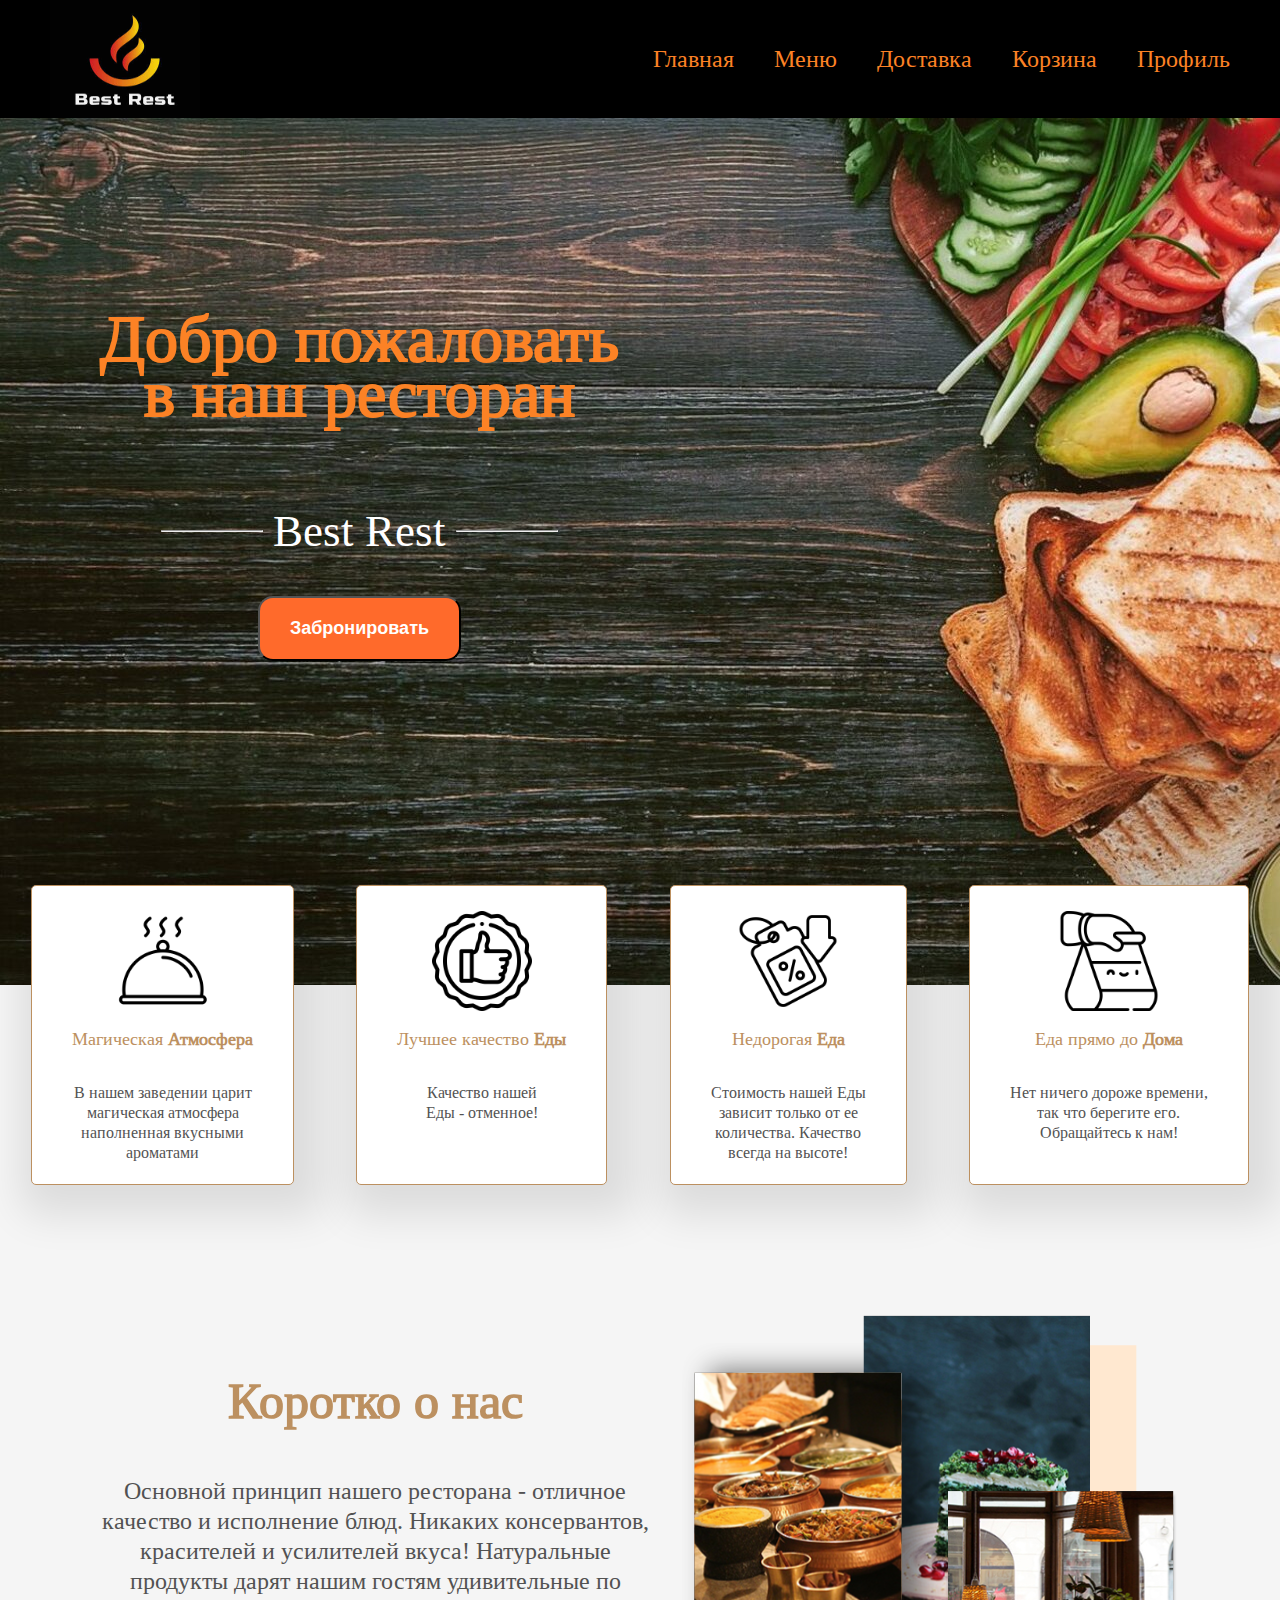
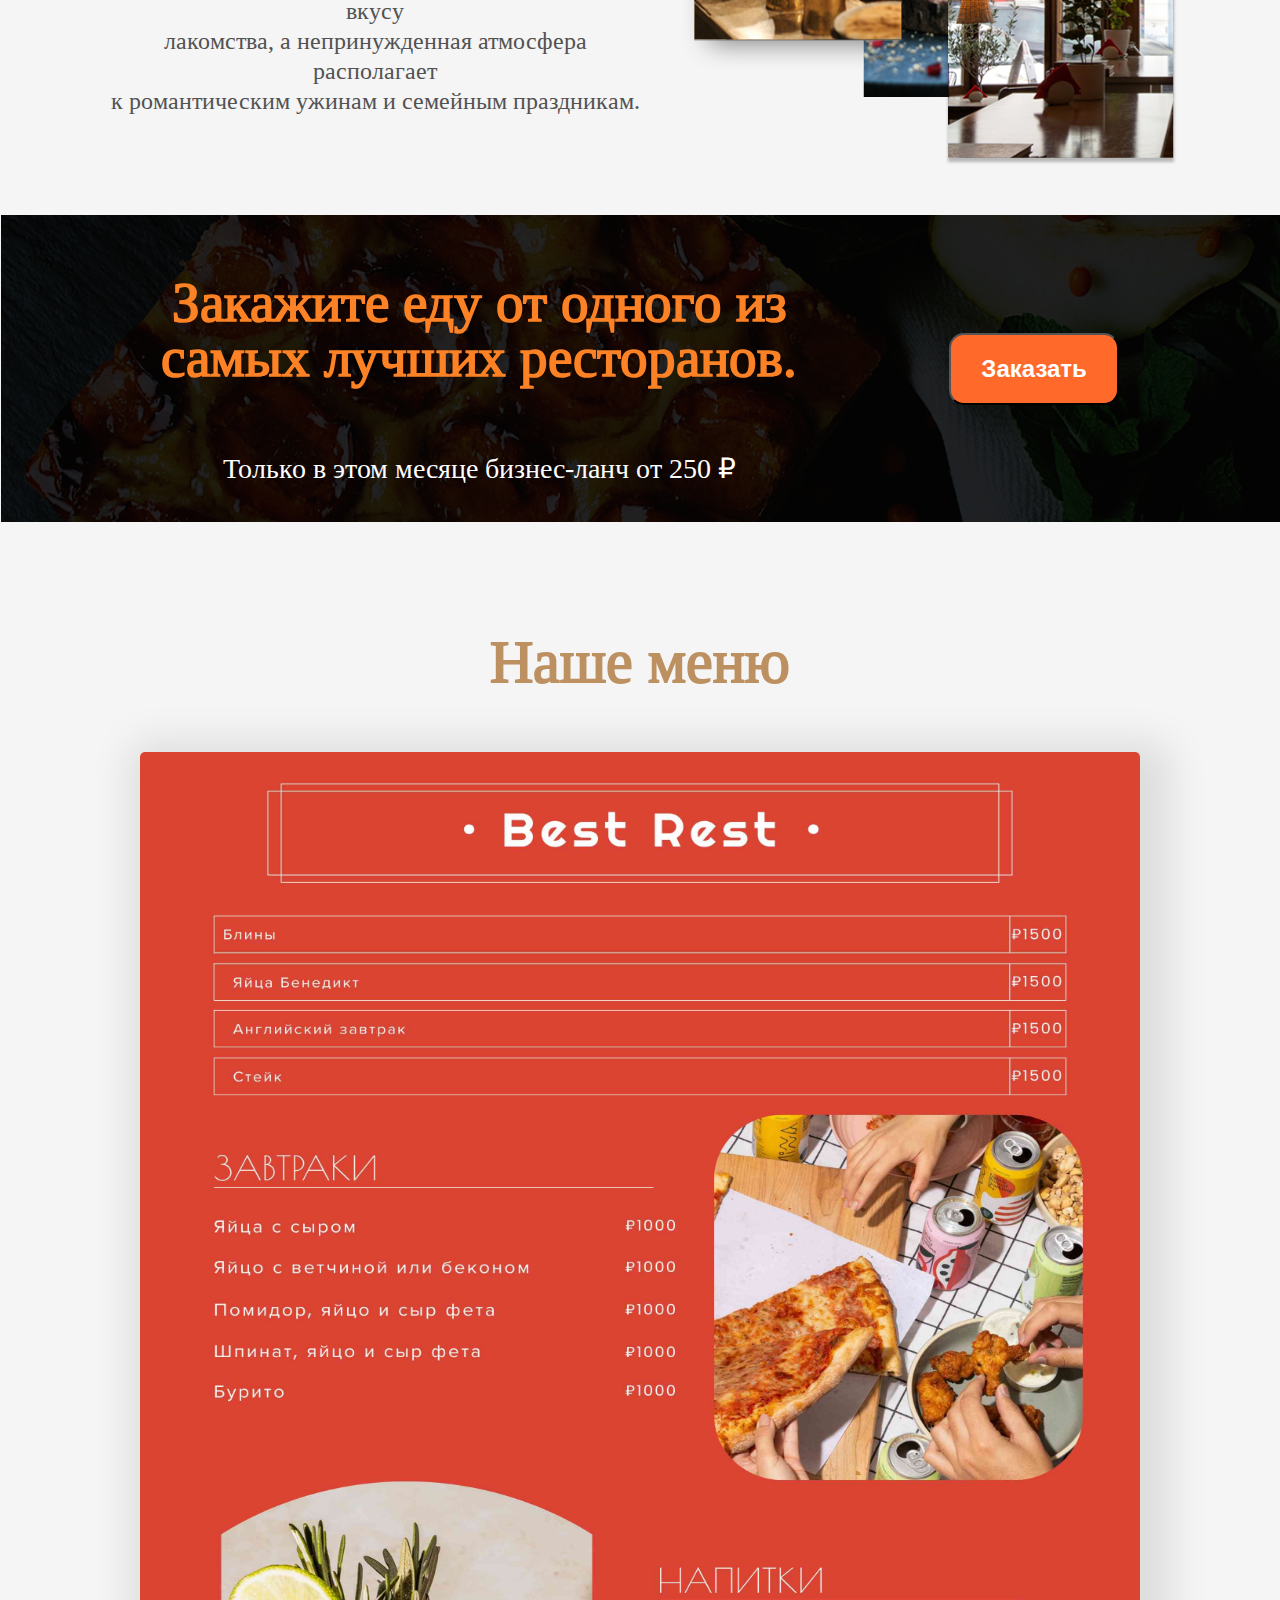
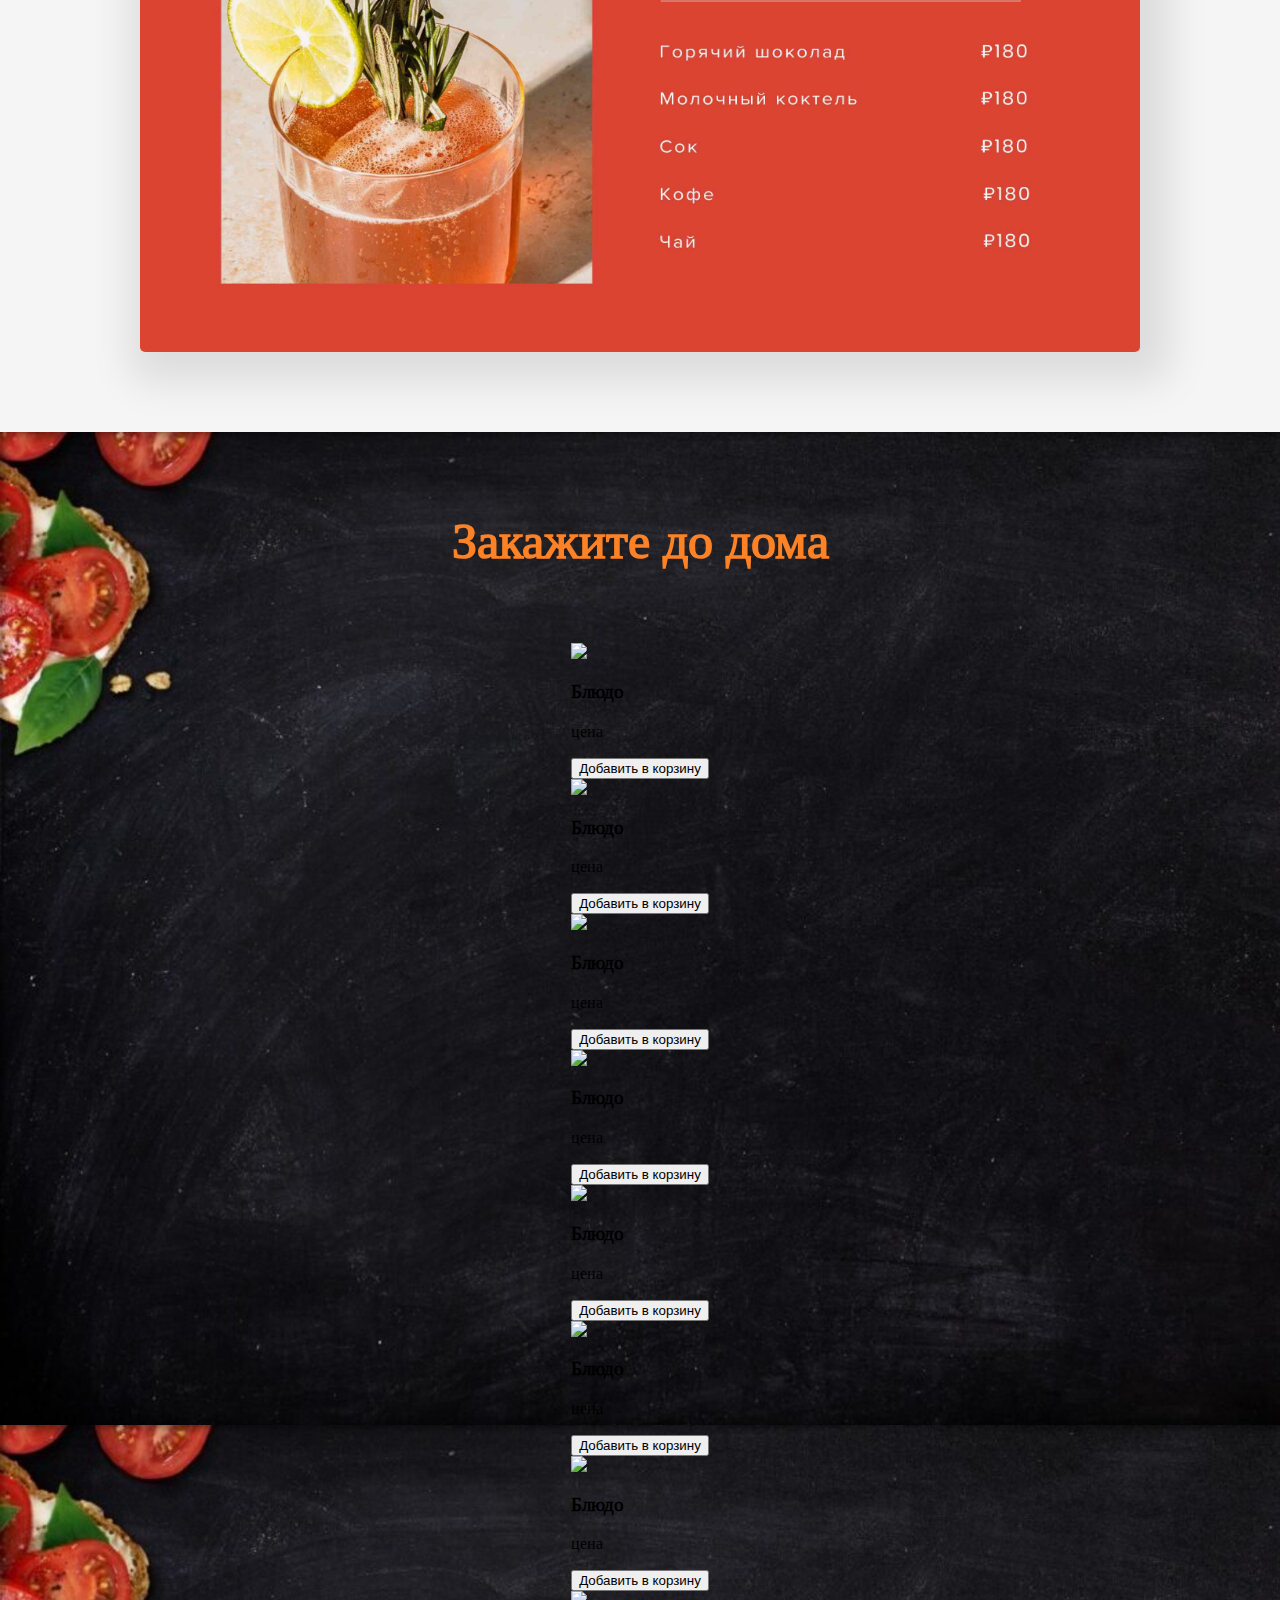
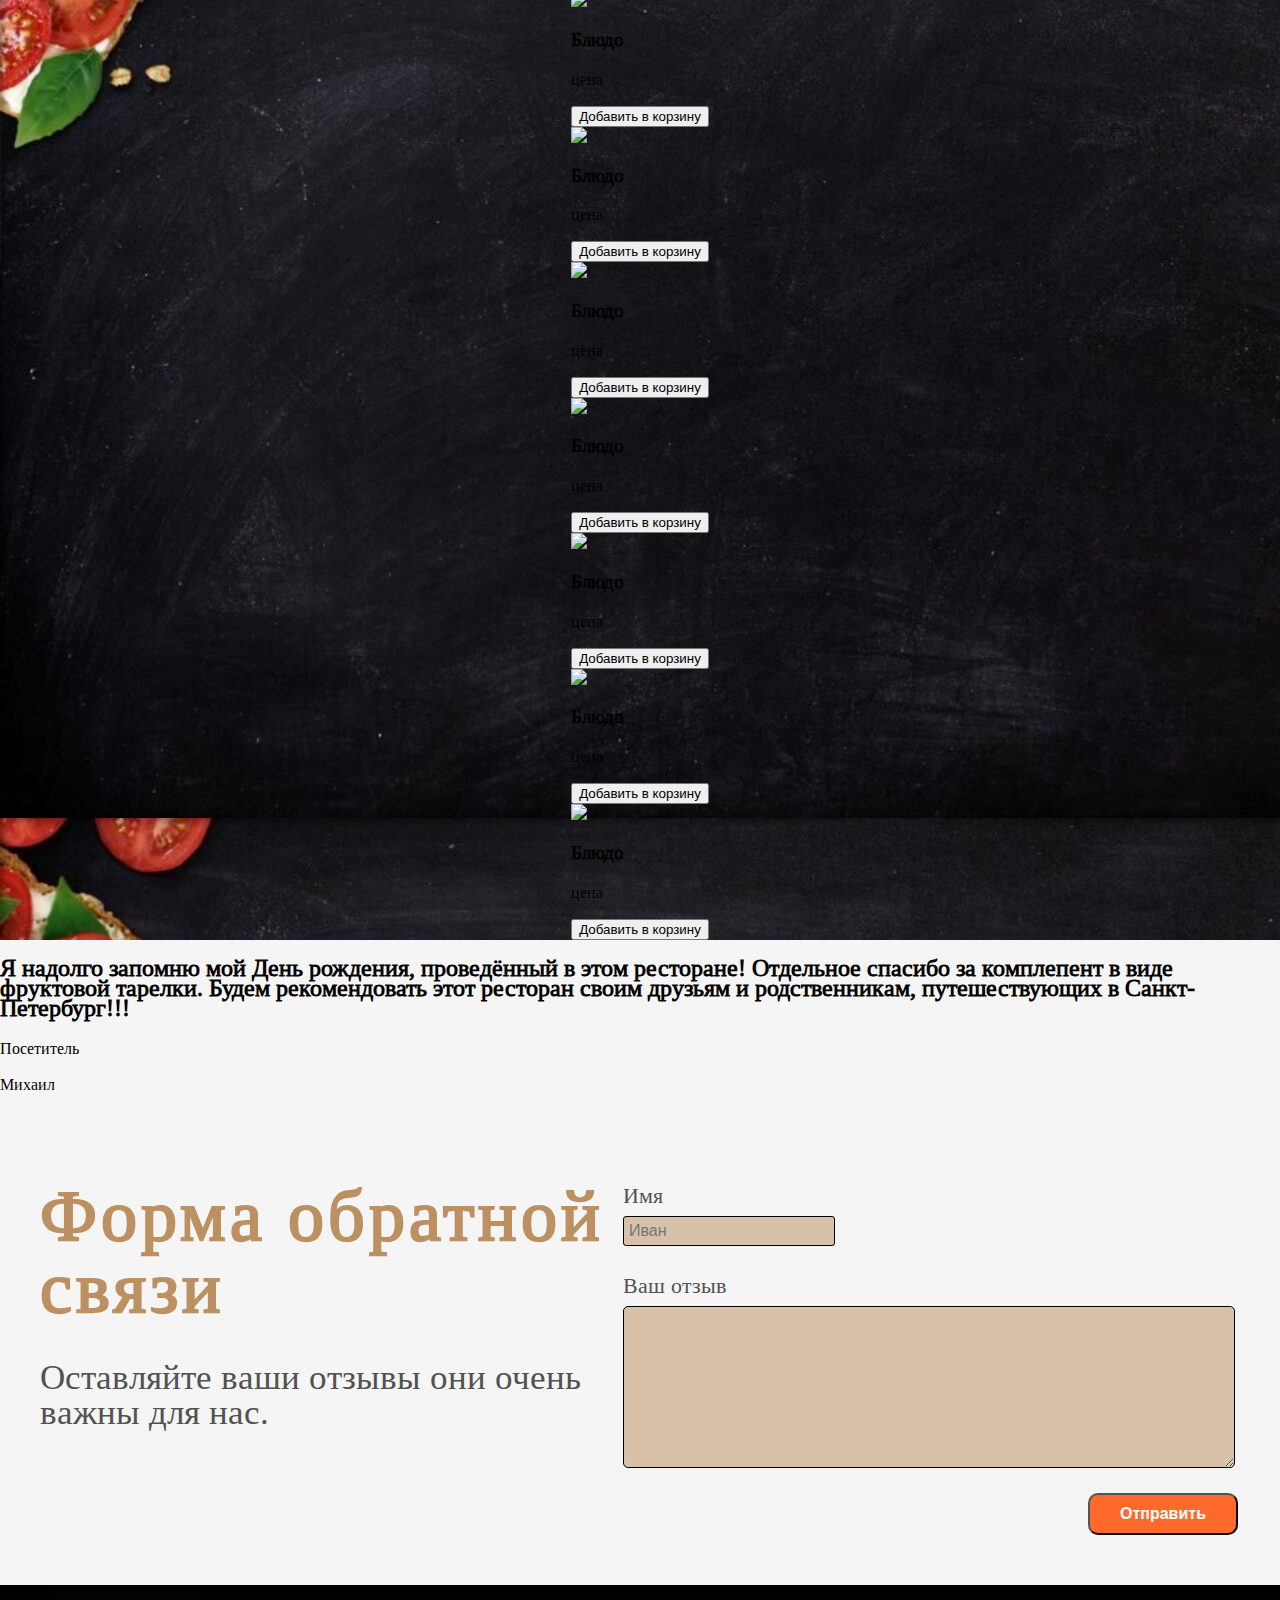
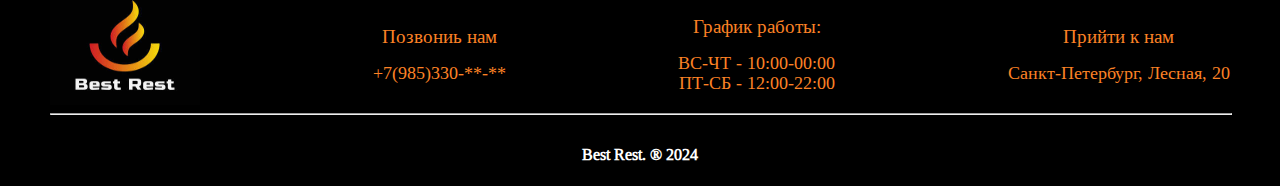
==== index.html @ 33a30d9e "4" ====
<!DOCTYPE html>
<html>
<head>
    <meta charset="UTF-8">
    <meta name="viewport" content="width=device-width, initial-scale=1.0">
    <link rel="stylesheet" href="style.css">
    <title>Best Rest</title>
</head>
<body>
    <header class="header">
        <img class="logo" src="img/logo.jpg">
        <nav>
            <ul class="ul_header">
                <li class="nav_p"><a class="a_nav" href="#">Главная</a></li>
                <li class="nav_p"><a class="a_nav" href="#nav_three">Меню</a></li>
                <li class="nav_p"><a class="a_nav" href="#nav_four">Доставка</a></li>
                <li class="nav_p"><a class="a_nav" href="#">Корзина</a></li>
                <li class="nav_p"><a class="a_nav" href="#">Профиль</a></li>
            </ul>
        </nav>
    </header>
    <main>
        <div class="main_div">
            <div class="main_p">
                <h1 class="h1">Добро пожаловать <br> в наш ресторан </h1>
                <div class="name_restaurant">
                <p><hr class="hr_name">Best Rest<hr class="hr_name"></p>
                </div>
                <button class="button_menu">Забронировать</button>
            </div>
        </div>
        <div class="advantages">
            <div class="advantage">
                <img  class="advantages_img" src="img/rest.png">
                <p class="advantage_main">Магическая <b>Атмосфера</b></p>
                <p class="advantage_p">В нашем заведении царит <br> магическая атмосфера <br> наполненная вкусными <br> ароматами</p>
            </div>
            <div class="advantage">
                <img  class="advantages_img" src="img/good.png">
                <p class="advantage_main">Лучшее качество <b>Еды</b></p>
                <p class="advantage_p">Качество нашей <br> Еды - отменное!</p>
            </div>
            <div class="advantage">
                <img  class="advantages_img" src="img/low.png">
                <p class="advantage_main">Недорогая <b>Еда</b></p>
                <p class="advantage_p">Стоимость нашей Еды <br> зависит только от ее <br> количества. Качество <br> всегда на высоте!</p>
            </div>
            <div class="advantage">
                <img  class="advantages_img" src="img/delivery.png">
                <p class="advantage_main">Еда прямо до <b>Дома</b></p>
                <p class="advantage_p">Нет ничего дороже времени,<br> так что берегите его. <br> Обращайтесь к нам!</p>
            </div>
        </div>
        <div class="our_story" id="nav_two">
            <div class="left_story">
                <h2 class="story_h">Коротко о нас</h2>
                <p class="story_p">
                    Основной принцип нашего ресторана - отличное <br>
                    качество и исполнение блюд. Никаких консервантов, <br> 
                    красителей и усилителей вкуса! Натуральные <br>
                    продукты дарят нашим гостям удивительные по вкусу <br>
                    лакомства, а непринужденная атмосфера располагает <br>
                    к романтическим ужинам и семейным праздникам. <br>
                </p>
            </div>
            <div class="right_story">
                <img class="story_img" src="img/img-story.svg">
            </div>
        </div>
        <div class="discount">
            <div class="left_discount">
                <h2 class="discount_h">Закажите еду от одного из <br> самых лучших ресторанов.</h2>
                <p class="discount_p">Только в этом месяце бизнес-ланч от 250 ₽</p>
            </div>
            <div class="right_discount">
                <button class="button_delivery">Заказать</button>
            </div>
        </div>
        <div class="our_menu" id="nav_three">
            <h2 class="menu_h">Наше меню</h2>
            <img class="menu" src="img/menu.jpeg">
        </div>
        <div class="delivery_menu" id="nav_four">
            <h2 class="delivery_h">Закажите до дома</h2>
            <div class="foods">
                <div class="food">
                    <img class="img_food" src="img">
                    <h3 class="food_h">Блюдо</h3>
                    <p class="price_menu">цена</p>
                    <button class="button_menu_delivery">Добавить в корзину</button>
                </div>
                <div class="food">
                    <img class="img_food" src="img">
                    <h3 class="food_h">Блюдо</h3>
                    <p class="price_menu">цена</p>
                    <button class="button_menu_delivery">Добавить в корзину</button>
                </div>
                <div class="food">
                    <img class="img_food" src="img">
                    <h3 class="food_h">Блюдо</h3>
                    <p class="price_menu">цена</p>
                    <button class="button_menu_delivery">Добавить в корзину</button>
                </div>
                <div class="food">
                    <img class="img_food" src="img">
                    <h3 class="food_h">Блюдо</h3>
                    <p class="price_menu">цена</p>
                    <button class="button_menu_delivery">Добавить в корзину</button>
                </div>
                <div class="food">
                    <img class="img_food" src="img">
                    <h3 class="food_h">Блюдо</h3>
                    <p class="price_menu">цена</p>
                    <button class="button_menu_delivery">Добавить в корзину</button>
                </div>
                <div class="food">
                    <img class="img_food" src="img">
                    <h3 class="food_h">Блюдо</h3>
                    <p class="price_menu">цена</p>
                    <button class="button_menu_delivery">Добавить в корзину</button>
                </div>
                <div class="food">
                    <img class="img_food" src="img">
                    <h3 class="food_h">Блюдо</h3>
                    <p class="price_menu">цена</p>
                    <button class="button_menu_delivery">Добавить в корзину</button>
                </div>
                <div class="food">
                    <img class="img_food" src="img">
                    <h3 class="food_h">Блюдо</h3>
                    <p class="price_menu">цена</p>
                    <button class="button_menu_delivery">Добавить в корзину</button>
                </div>
                <div class="food">
                    <img class="img_food" src="img">
                    <h3 class="food_h">Блюдо</h3>
                    <p class="price_menu">цена</p>
                    <button class="button_menu_delivery">Добавить в корзину</button>
                </div>
                <div class="food">
                    <img class="img_food" src="img">
                    <h3 class="food_h">Блюдо</h3>
                    <p class="price_menu">цена</p>
                    <button class="button_menu_delivery">Добавить в корзину</button>
                </div>
                <div class="food">
                    <img class="img_food" src="img">
                    <h3 class="food_h">Блюдо</h3>
                    <p class="price_menu">цена</p>
                    <button class="button_menu_delivery">Добавить в корзину</button>
                </div>
                <div class="food">
                    <img class="img_food" src="img">
                    <h3 class="food_h">Блюдо</h3>
                    <p class="price_menu">цена</p>
                    <button class="button_menu_delivery">Добавить в корзину</button>
                </div>
                <div class="food">
                    <img class="img_food" src="img">
                    <h3 class="food_h">Блюдо</h3>
                    <p class="price_menu">цена</p>
                    <button class="button_menu_delivery">Добавить в корзину</button>
                </div>
                <div class="food">
                    <img class="img_food" src="img">
                    <h3 class="food_h">Блюдо</h3>
                    <p class="price_menu">цена</p>
                    <button class="button_menu_delivery">Добавить в корзину</button>
                </div>
            </div>
        </div>
        <div class="feedback">
            <h2 class="feedback_h">
                Я надолго запомню мой День рождения, проведённый в этом ресторане! 
                Отдельное спасибо за комплепент в виде фруктовой тарелки. Будем рекомендовать 
                этот ресторан своим друзьям и родственникам, путешествующих в Санкт-Петербург!!!
            </h2>
            <p class="feedback_p">Посетитель</p>
            <p class="feedback_name">Михаил</p>
        </div>
        <div class="imges_rest">
            <img class="img_rest" src="">
            <img class="img_rest" src="">
            <img class="img_rest" src="">
            <img class="img_rest" src="">
            <img class="img_rest" src="">
            <img class="img_rest" src="">
        </div>
        <div class="forma">
            <div class="left_form">
                <h2 class="form_h">Форма обратной <br> связи</h2>
                <p class="form_p">Оставляйте ваши отзывы они очень <br> важны для нас. </p>
            </div>
            <form class="right_form">
                <label class="form_i" for="input_name">Имя</label>
                <input class="input_name" type="text" id="input_name" name="input_name" placeholder="Иван">
                <label class="form_i" for="input_massage">Ваш отзыв</label>
                <textarea class="input_massage" type="text" id="input_massage" name="input_massage"></textarea>
                <button class="button_form">Отправить</button>
            </form>
        </div>
    </main>
    <footer class="all_footer">
        <div class="top_footer">
            <img class="logo" src="img/logo.jpg">
            <div class="footer_info">
                <p class="top_fot_h">Позвониь нам</p>
                <p class="top_fot_p">+7(985)330-**-**</p>
            </div>
            <div class="footer_info">
                <p class="top_fot_h">График работы:</p>
                <p class="top_fot_p">ВС-ЧТ - 10:00-00:00</p>
                <p class="top_fot_p">ПТ-СБ - 12:00-22:00</p>
            </div>
            <div class="footer_info">
                <p class="top_fot_h">Прийти к нам</p>
                <p class="top_fot_p">Санкт-Петербург, Лесная, 20</p>
            </div>
        </div>
        <hr class="hr_footer">
        <h4 class="fot_copyright">Best Rest. ® 2024</h4>
    </footer>
    <script src="script.js"></script>
</body>
</html>
---- style.css ----
@font-face{
    font-family: "Tinos-Regular";
    src: url(fonts/Tinos-Regular.ttf);
}

body {
    margin: 0%;
    padding: 0%;
    line-height: 20px;
    font-family: "Tinos-Regular";
    background-color: whitesmoke;
    display: grid;
    grid-template-rows: 88px 1fr 72px;
}

.a_nav{
    text-decoration: none;
    color: rgb(252, 130, 37);
    transition: 0.2s;
}

.a_nav:hover{
    color: white;
}

.header{
    display: flex;
    justify-content: space-between;
    align-items: center;
    background-color: black;
    padding: 0px 50px;
    height: max-content;
}

.logo{
    width: 150px;
    height: 120px;
}

.ul_header{
    display: flex;
    align-items: center;
    list-style: none;
    gap: 40px;
}

.nav_p{
    font-size: x-large;   
}

.main_div{
    margin-top: 30px;
    background-image: url(img/main_back.jpg);
    background-repeat: no-repeat;
    height: 867px;
    display: flex;    
}

.main_p{
    margin-top: 150px;
    display: flex;
    flex-direction: column;
    align-items: center;
    width: max-content;
    gap: 20px; 
    color: rgb(252, 130, 37);
    text-align: center;
    margin-left: 100px;
    font-size: 33px; 
}

.h1{
    line-height: 55px;
}

.name_restaurant{
    display: flex;
    align-items: center;
    gap: 10px;
    color: white;
    font-size: 45px;
}

.hr_name{
    width: 100px;
}

.button_menu{
    background-color: rgb(255, 106, 43);
    color: white;
    border-radius: 15px;
    padding: 20px 30px;
    font-weight: bold;
    font-size: large;
    width: max-content;
    transition: 0.5s;
}

.button_menu:hover{
    background-color:rgb(253, 116, 57);
    color: black;
}

.advantages{
    display: flex;
    justify-content: space-between;
    justify-content: space-around;
    vertical-align: top;
    margin: 100px 0px;
}

.advantage{
    display: flex;
    flex-direction: column;
    align-items: center;
    border: 1px solid rgb(188, 144,96);
    box-shadow: 10px 10px 40px 20px #0000001A;
    margin-top: -200px;
    border-radius: 5px;
    background-color: white ;
    text-align: center;
    padding: 25px 40px 5px 40px;
}

.advantage_main{
    font-size: large;
    color: rgb(188, 144,96);
}

.advantage_p{
    color: rgb(82, 82, 82);
}

.advantages_img{
    height: 100px;
    width: 100px;
}

.our_story{
    display: flex;
    justify-content: space-around;
    margin-top: 130px;
    padding: 0px 100px;
    gap: 30px;
}

.left_story{
    display: flex;
    flex-direction: column;
    align-items: center;
    text-align: center;
    margin-top: 35px;
}

.story_h{
    color: rgb(188, 144,96);
    font-size: 50px;
}

.story_p{
    color: rgb(82, 82, 82);
    font-size: x-large;
    line-height: 30px;
}

.right_story{
    display: flex;
    align-items: center;
    justify-content: center;
}

.story_img{
    height: 450px;
    width: 500px;
}

.discount{
    background-image: url(img/discount_back.svg);
    background-repeat: no-repeat;
    display: flex;
    justify-content: space-around;
    margin-top: 50px;
    padding: 15px 100px;
    gap: 30px;
}

.left_discount{
    display: flex;
    flex-direction: column;
    justify-content: center;
    align-items: center;
    text-align: center;
}

.discount_h{
    color: rgb(252, 130, 37);
    font-size: 55px;
    line-height: 55px;
}

.discount_p{
    color: white;
    font-size: 28px;
}

.right_discount{
    display: flex;
    justify-content: center;
    align-items: center;
}

.button_delivery{
    background-color: rgb(255, 106, 43);
    color: white;
    border-radius: 15px;
    padding: 20px 30px;
    font-weight: bold;
    font-size: x-large;
    width: max-content;
    transition: all;
}

.button_delivery:hover{
    background-color:rgb(253, 116, 57);
    color: black;
}

.our_menu{
    display: flex;
    flex-direction: column;
    align-items: center;
    margin-top: 80px;
    gap: 30px;
}

.menu_h{
    color: rgb(188, 144,96);
    font-size: 60px;
}

.menu{
    height: 1200px;
    width: 1000px;
    box-shadow: 10px 10px 40px 20px #0000001A;
    border-radius: 5px;
}

.delivery_menu{
    background-image: url(img/back_menu.jpg);
    width: 100%;
    height: max-content;
    display: flex;
    flex-direction: column;
    align-items: center;
    margin-top: 80px;
    gap: 50px;
}

.delivery_h{
    margin-top: 100px;
    color: rgb(252, 130, 37);
    font-size: 50px;
}

.foods{

}

.food{

}

.img_food{

}

.food_h{

}

.price_menu{

}

.button_menu_delivery{
    
}

.forma{
    display: flex;
    padding: 50px 40px;
    justify-content: space-between;
}

.left_form{
    display: flex;
    flex-direction: column;
}

.form_h{
    color: rgb(188, 144,96);
    font-size: 72px;
    line-height: 72px;
    letter-spacing: 4px;
    margin: 0%;
}

.form_p{
    color: rgb(82, 82, 82);
    font-size: 35px;
    line-height: 35px;
}

.right_form{
    display: flex;
    flex-direction: column;
    justify-content: center;
    width: max-content;
}

.form_i{
    font-size: 22px;
    margin: 5px;
    color: rgb(82, 82, 82);
}

.input_name{
    width: 200px;
    border-radius: 3px;
    font-size: 16px;
    margin: 5px 5px 25px 5px;
    padding: 5px;
    border: 1px solid black;
    background-color: rgba(188, 144, 96, 0.51) 
}

.input_massage{
    border-radius: 5px;
    font-size: 16px;
    margin: 5px;
    padding: 5px;
    border: 1px solid black;
    background-color: rgba(188, 144, 96, 0.51);
    vertical-align: top;
    height: 150px;
    width: 600px;
}

.button_form{
    background-color: rgb(255, 106, 43);
    color: white;
    border-radius: 10px;
    margin: 20px 0px 0px 470px;
    padding: 10px 30px;
    font-weight: bold;
    font-size: medium;
    width: max-content;
    transition: 0.5s;
}

.button_form:hover{
    background-color:rgb(253, 116, 57);
    color: black;
}

.all_footer {
    display: flex;
    flex-direction: column;
    background-color: black;
    height: max-content;
    margin-top: 0px;
    padding: 0px 50px;
}

.top_footer{
    display: flex;
    justify-content: space-between;
    height: max-content;
}

.footer_info{
    display: flex;
    flex-direction: column;
    align-items: center;
    justify-content: center;
    margin-top: 20px;
}

.top_fot_h{
    color: rgb(252, 130, 37);
    margin: 0%;
    margin-bottom: 15px;
    font-size: larger;
}

.top_fot_p{
    color: rgb(252, 130, 37);
    margin: 0%;
    font-size: large;
}

.hr_footer{
    width: 100%;
}

.fot_copyright{
    color: white;
    text-align: center;
}
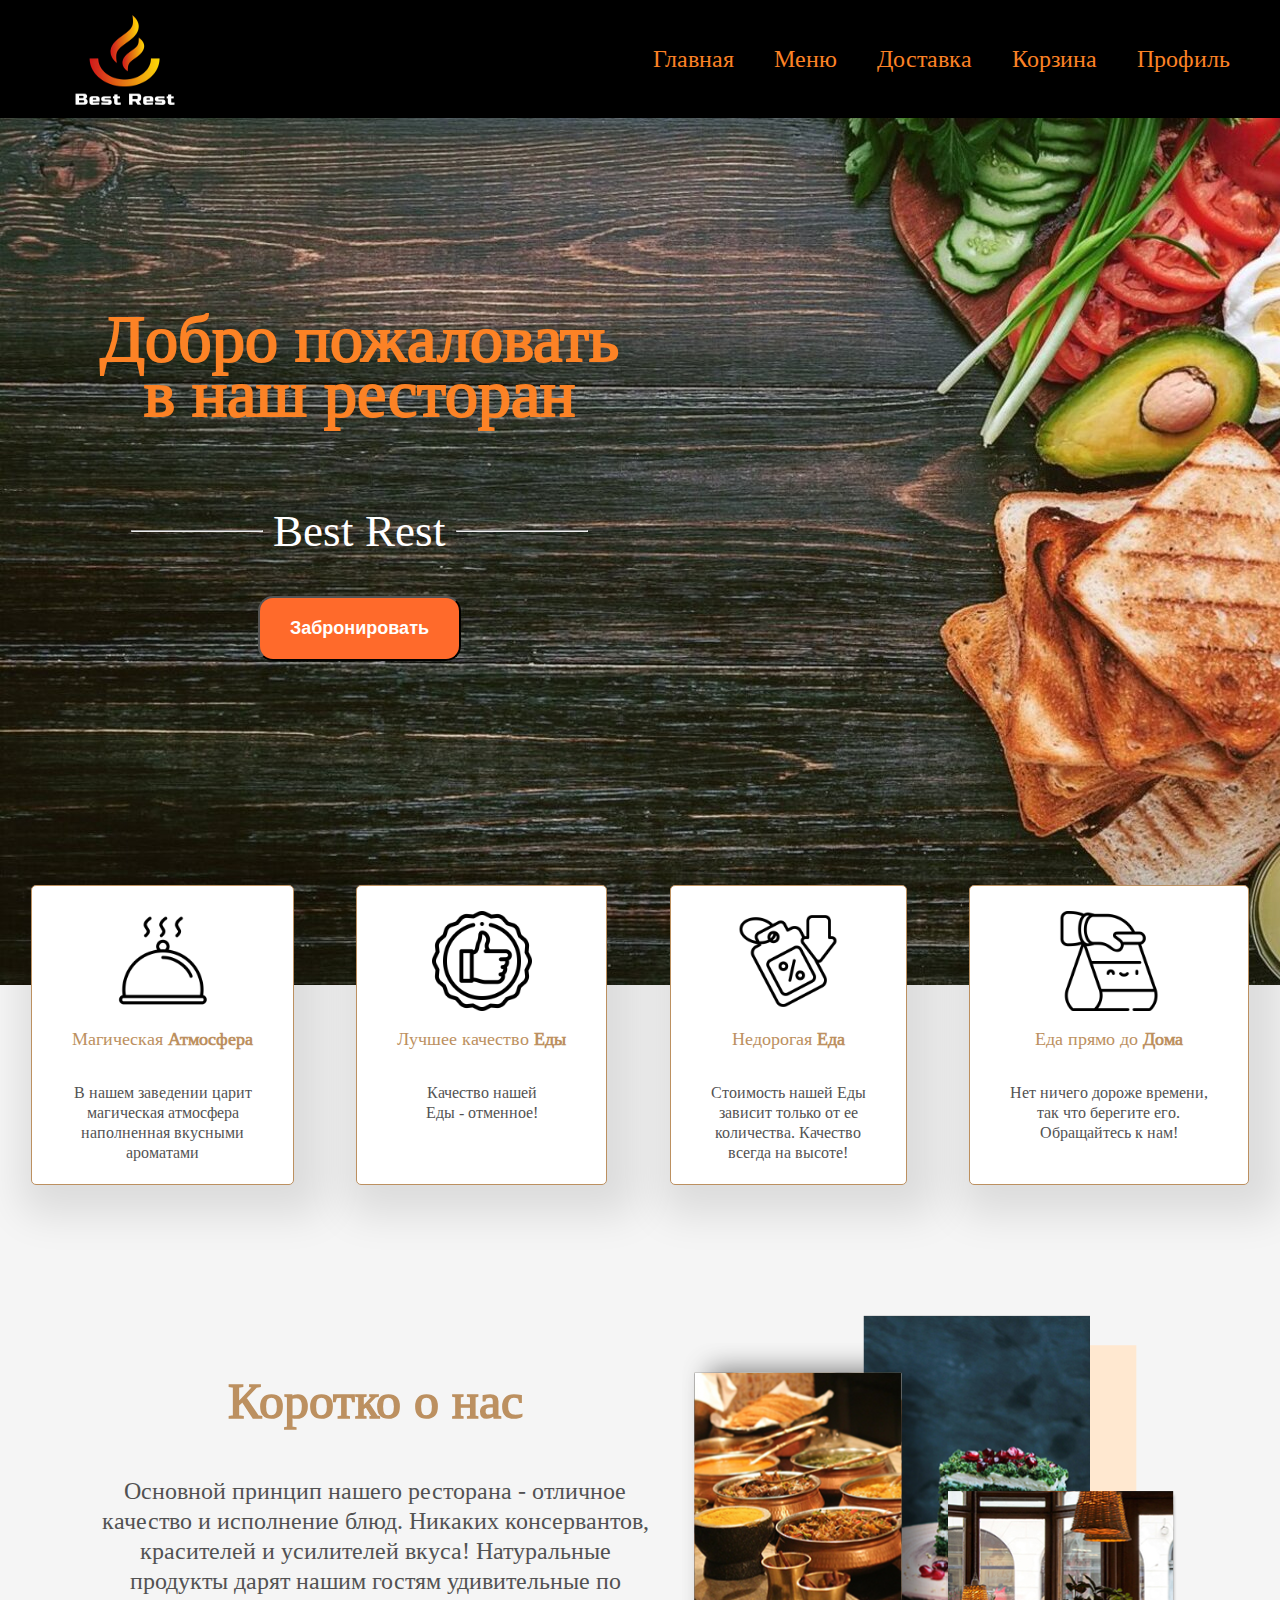
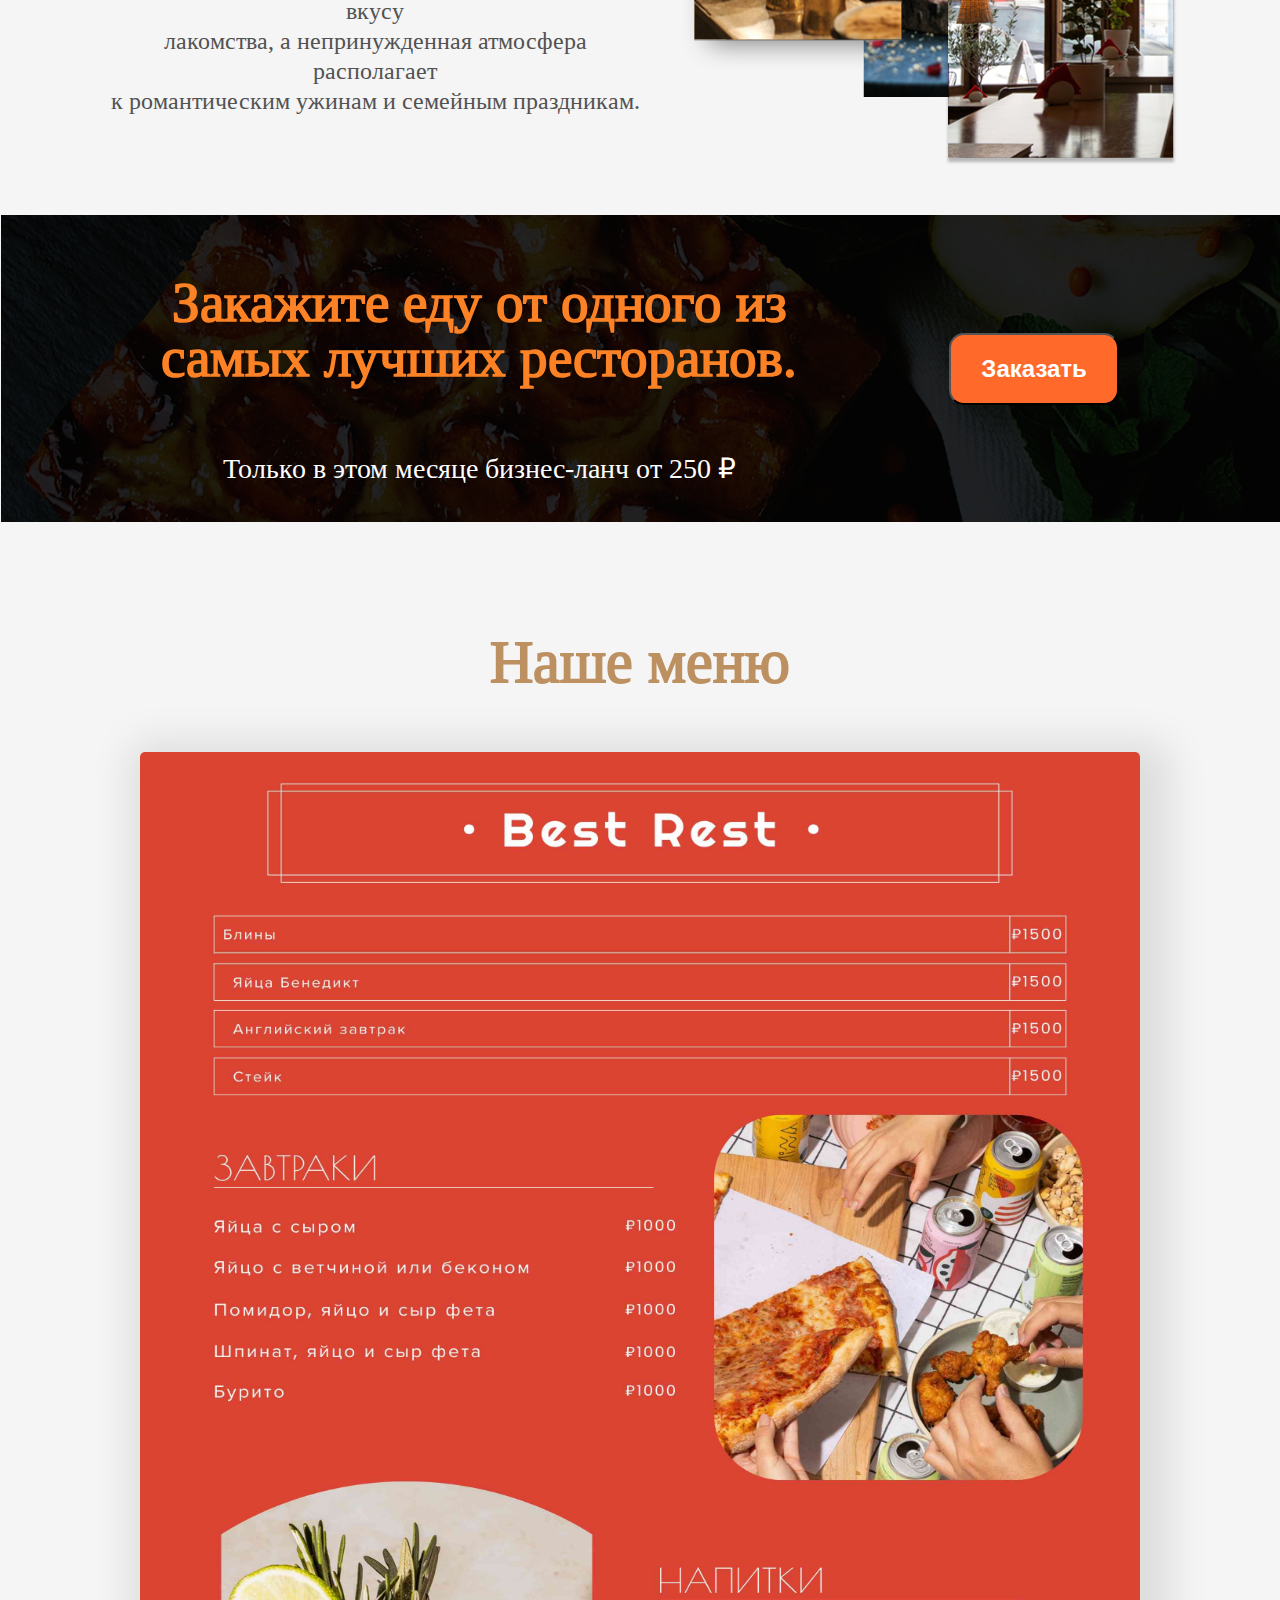
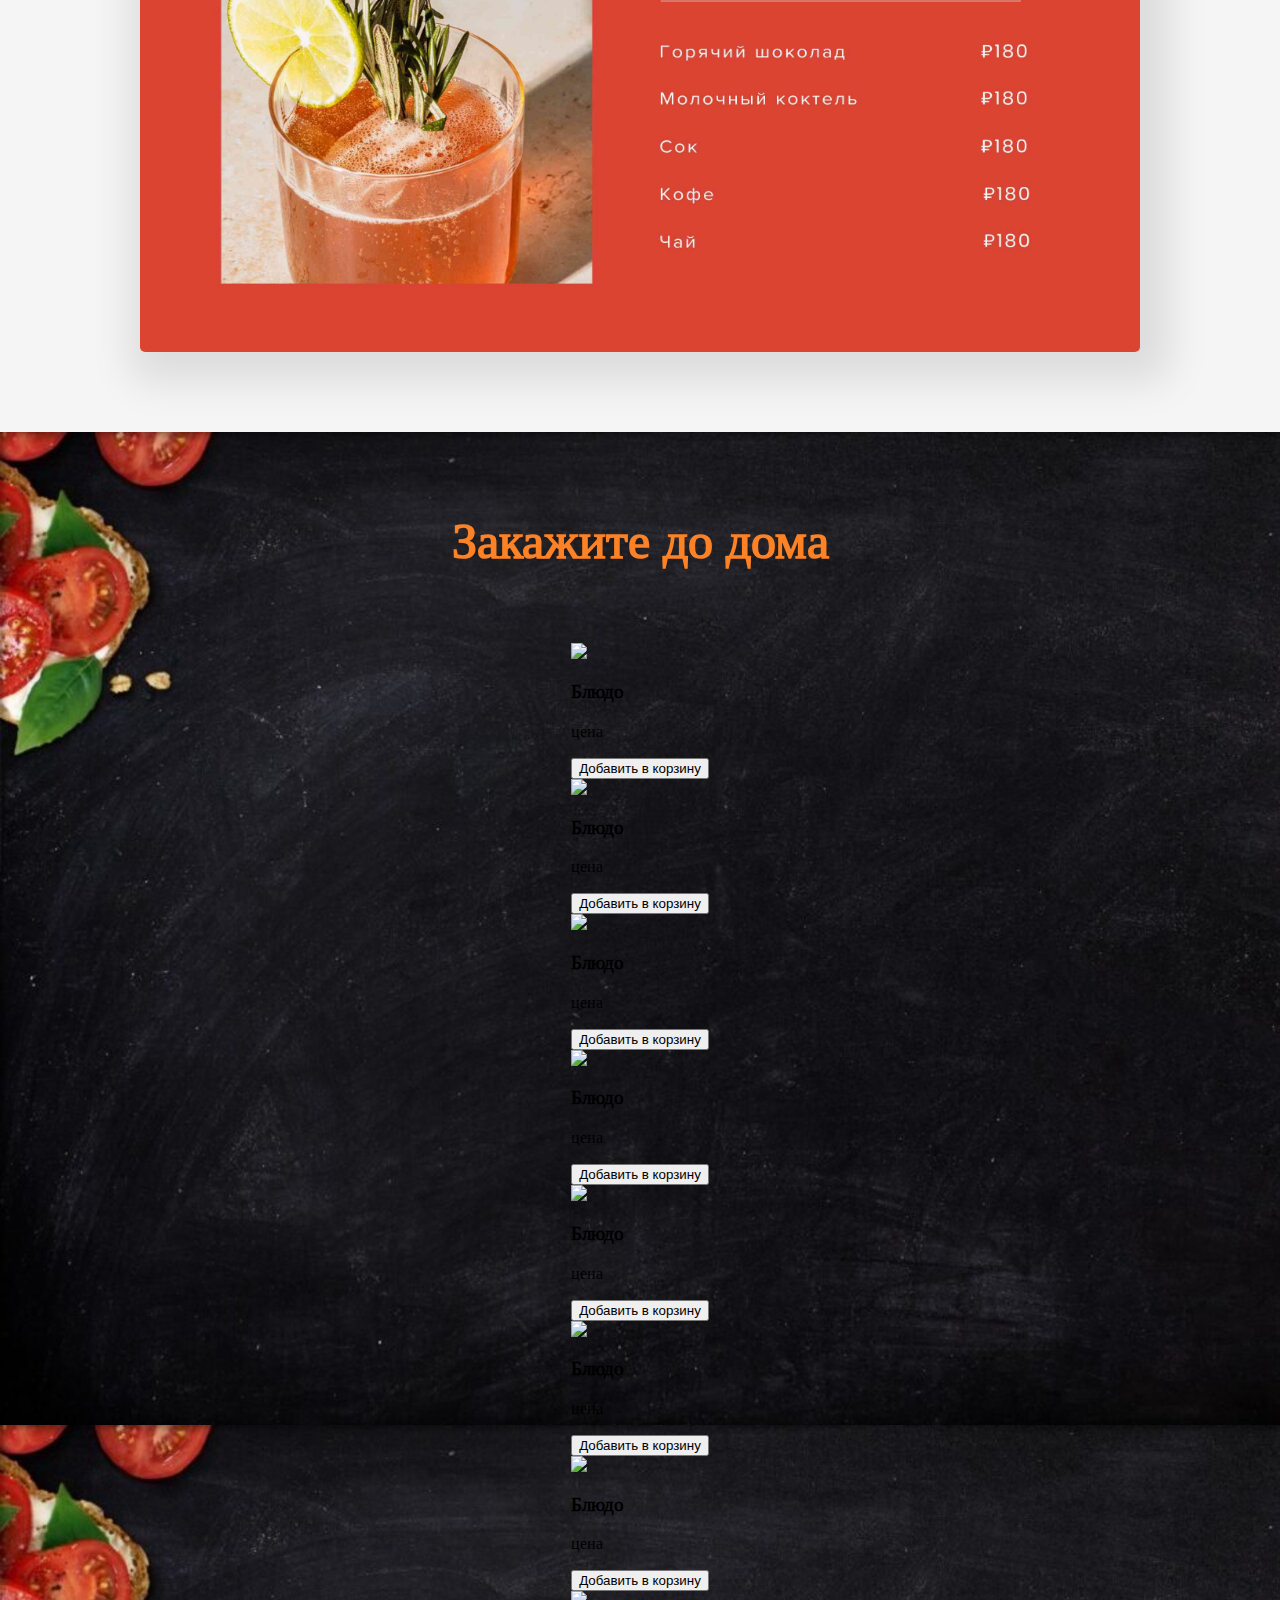
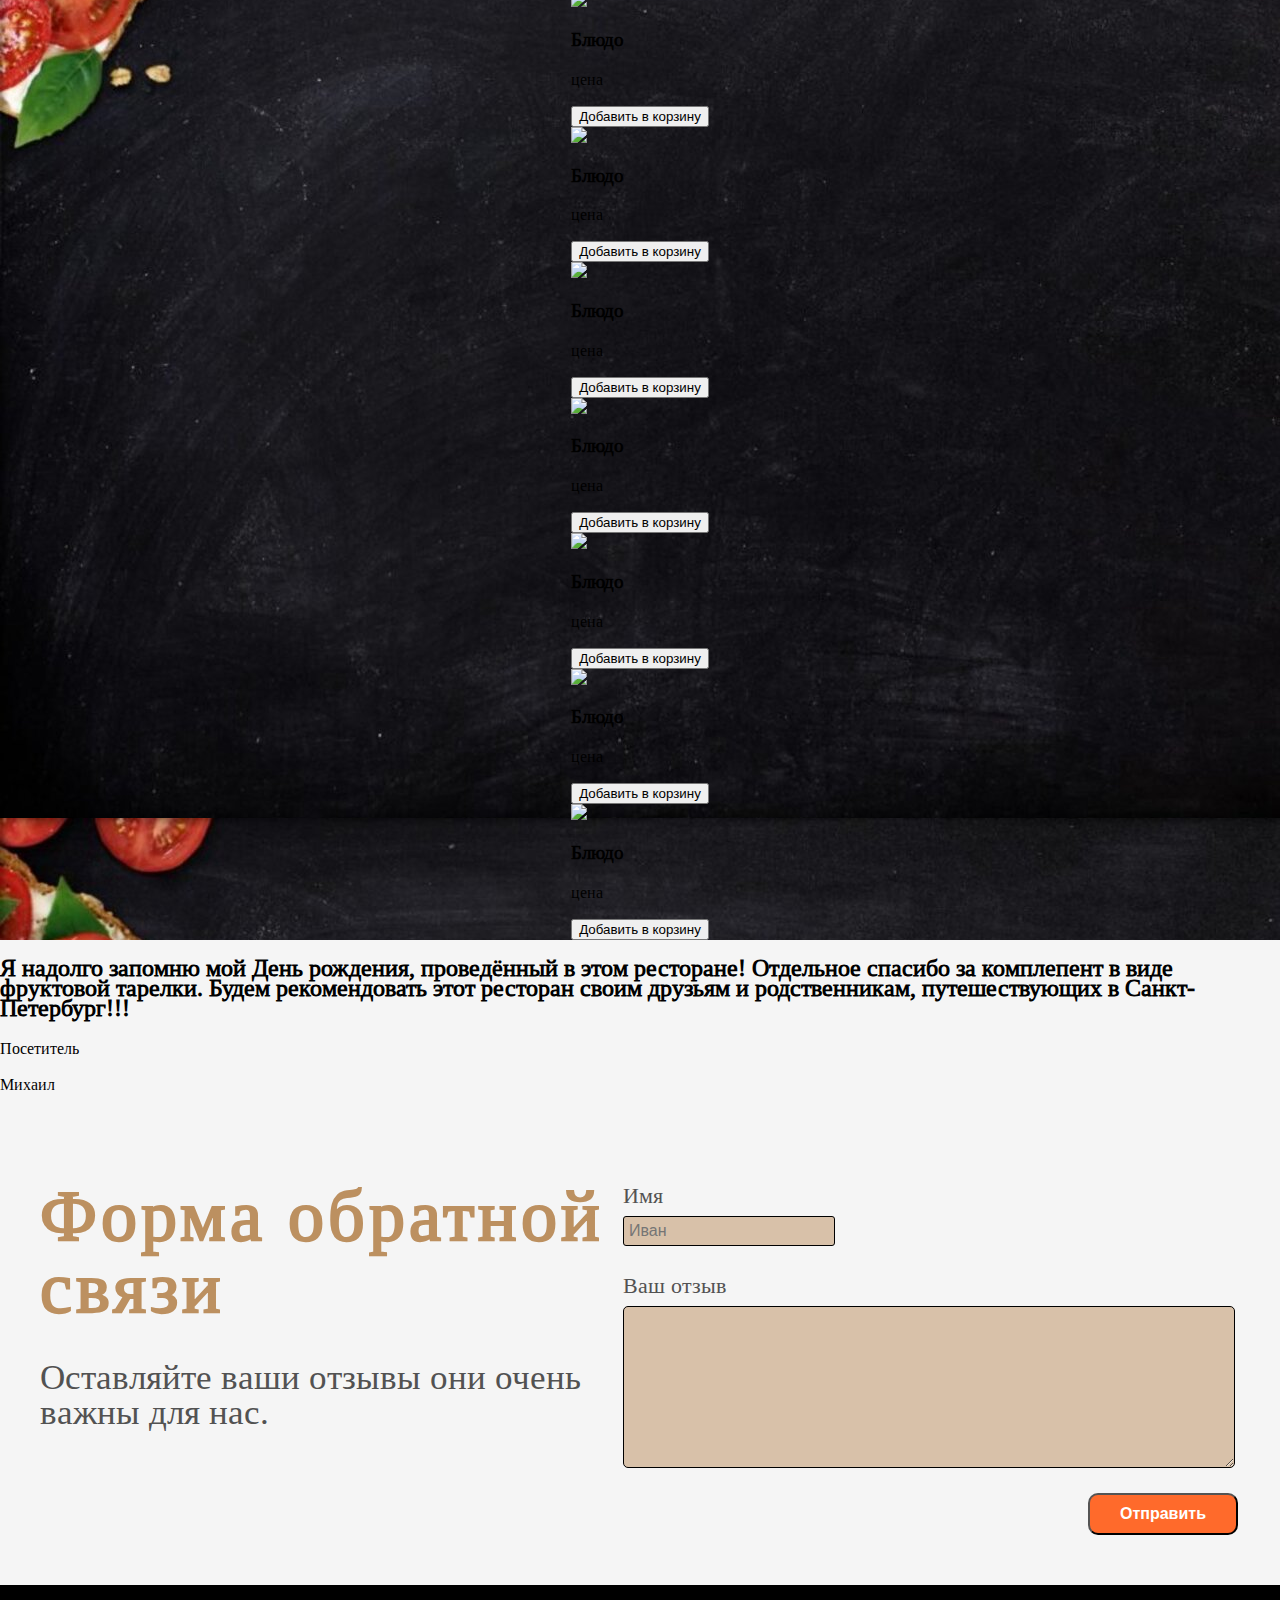
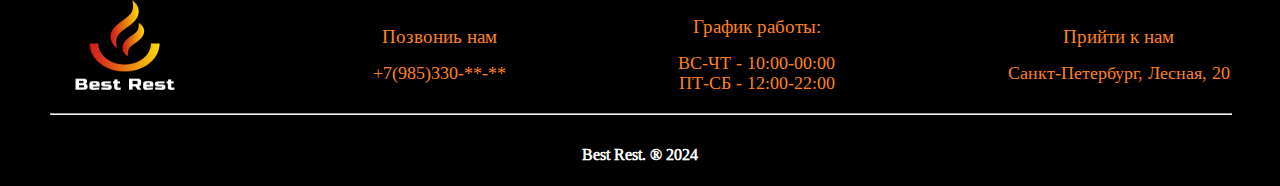
==== commit 21d77c3b: "5" ====
--- a/index.html
+++ b/index.html
@@ -8,7 +8,7 @@
 </head>
 <body>
     <header class="header">
-        <img class="logo" src="img/logo.jpg">
+        <img class="logo" src="img/logo.png">
         <nav>
             <ul class="ul_header">
                 <li class="nav_p"><a class="a_nav" href="#">Главная</a></li>
@@ -78,7 +78,7 @@
         </div>
         <div class="our_menu" id="nav_three">
             <h2 class="menu_h">Наше меню</h2>
-            <img class="menu" src="img/menu.jpeg">
+            <img class="menu" src="img/menu.png">
         </div>
         <div class="delivery_menu" id="nav_four">
             <h2 class="delivery_h">Закажите до дома</h2>
@@ -202,7 +202,7 @@
     </main>
     <footer class="all_footer">
         <div class="top_footer">
-            <img class="logo" src="img/logo.jpg">
+            <img class="logo" src="img/logo.png">
             <div class="footer_info">
                 <p class="top_fot_h">Позвониь нам</p>
                 <p class="top_fot_p">+7(985)330-**-**</p>
--- a/style.css
+++ b/style.css
@@ -50,7 +50,7 @@
 
 .main_div{
     margin-top: 30px;
-    background-image: url(img/main_back.jpg);
+    background-image: url(img/main_back.png);
     background-repeat: no-repeat;
     height: 867px;
     display: flex;    
@@ -82,7 +82,7 @@
 }
 
 .hr_name{
-    width: 100px;
+    width: 130px;
 }
 
 .button_menu{
@@ -246,7 +246,7 @@
 }
 
 .delivery_menu{
-    background-image: url(img/back_menu.jpg);
+    background-image: url(img/back_menu.png);
     width: 100%;
     height: max-content;
     display: flex;
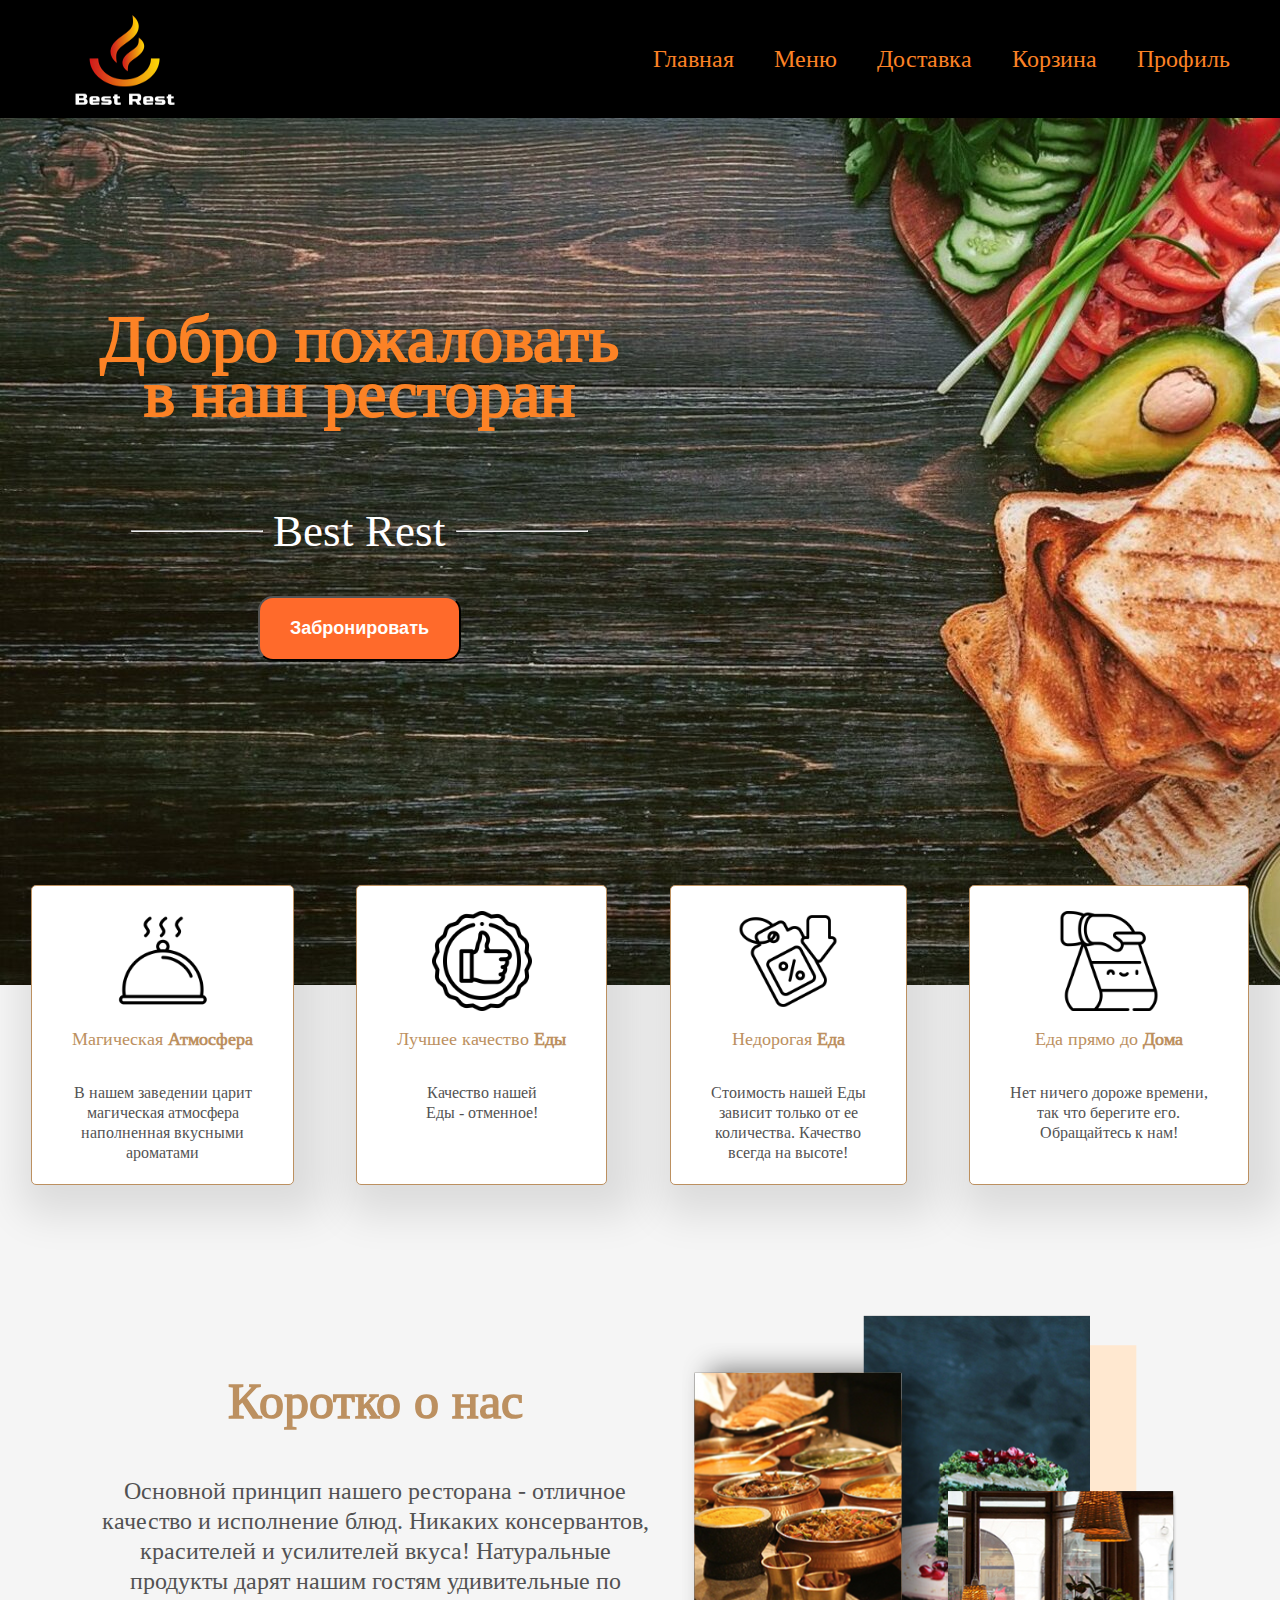
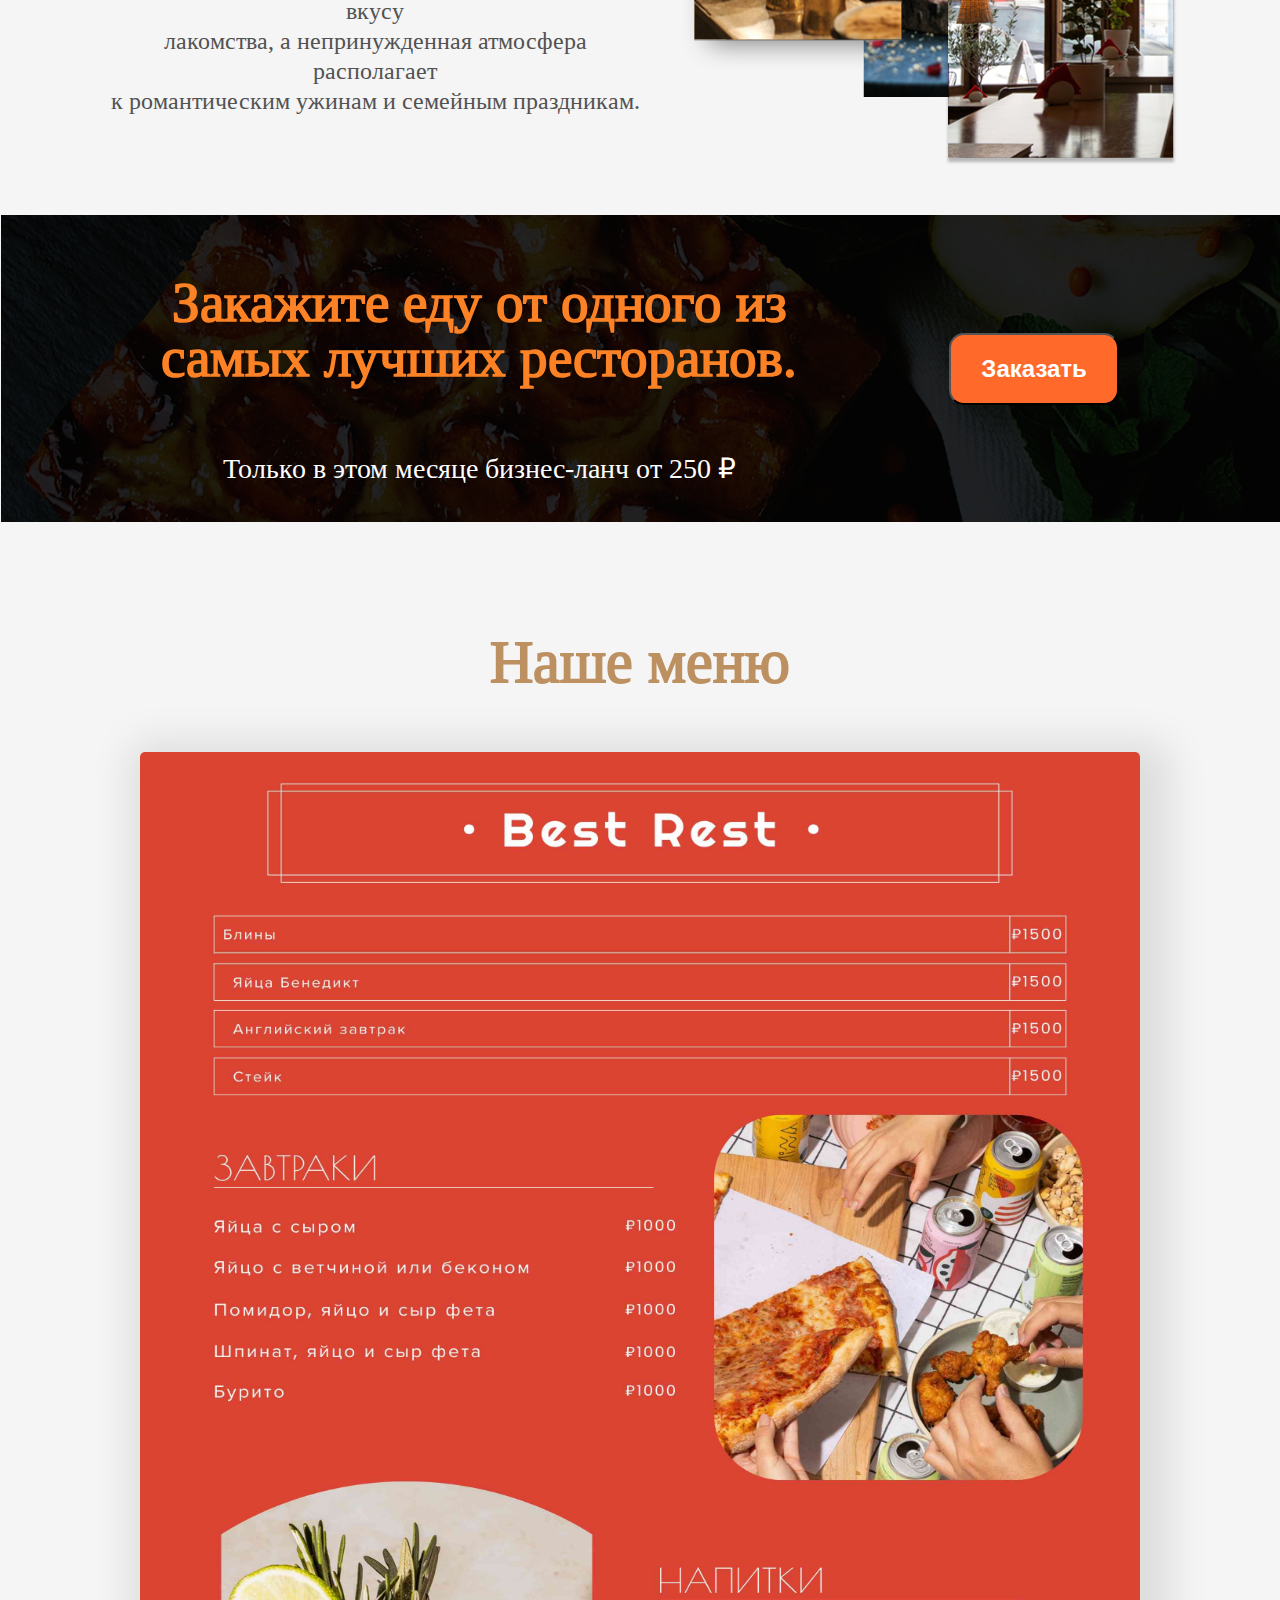
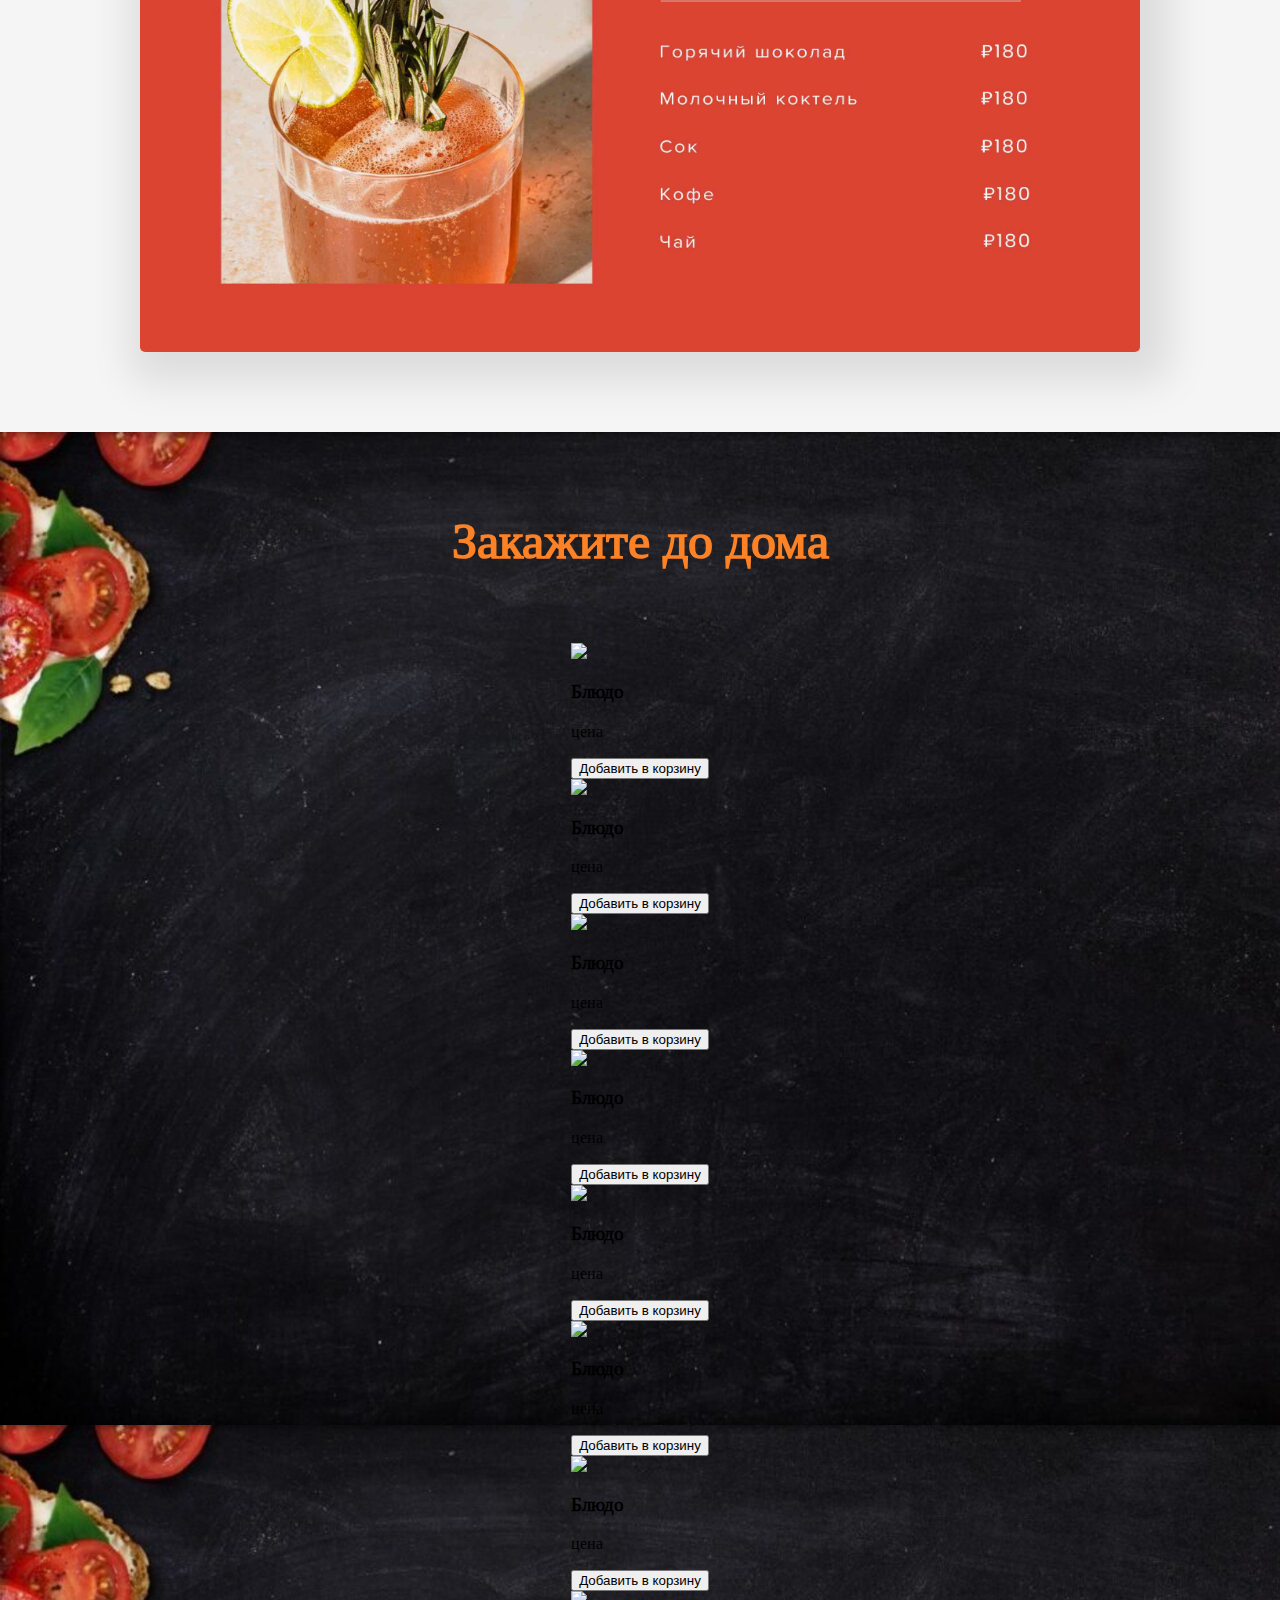
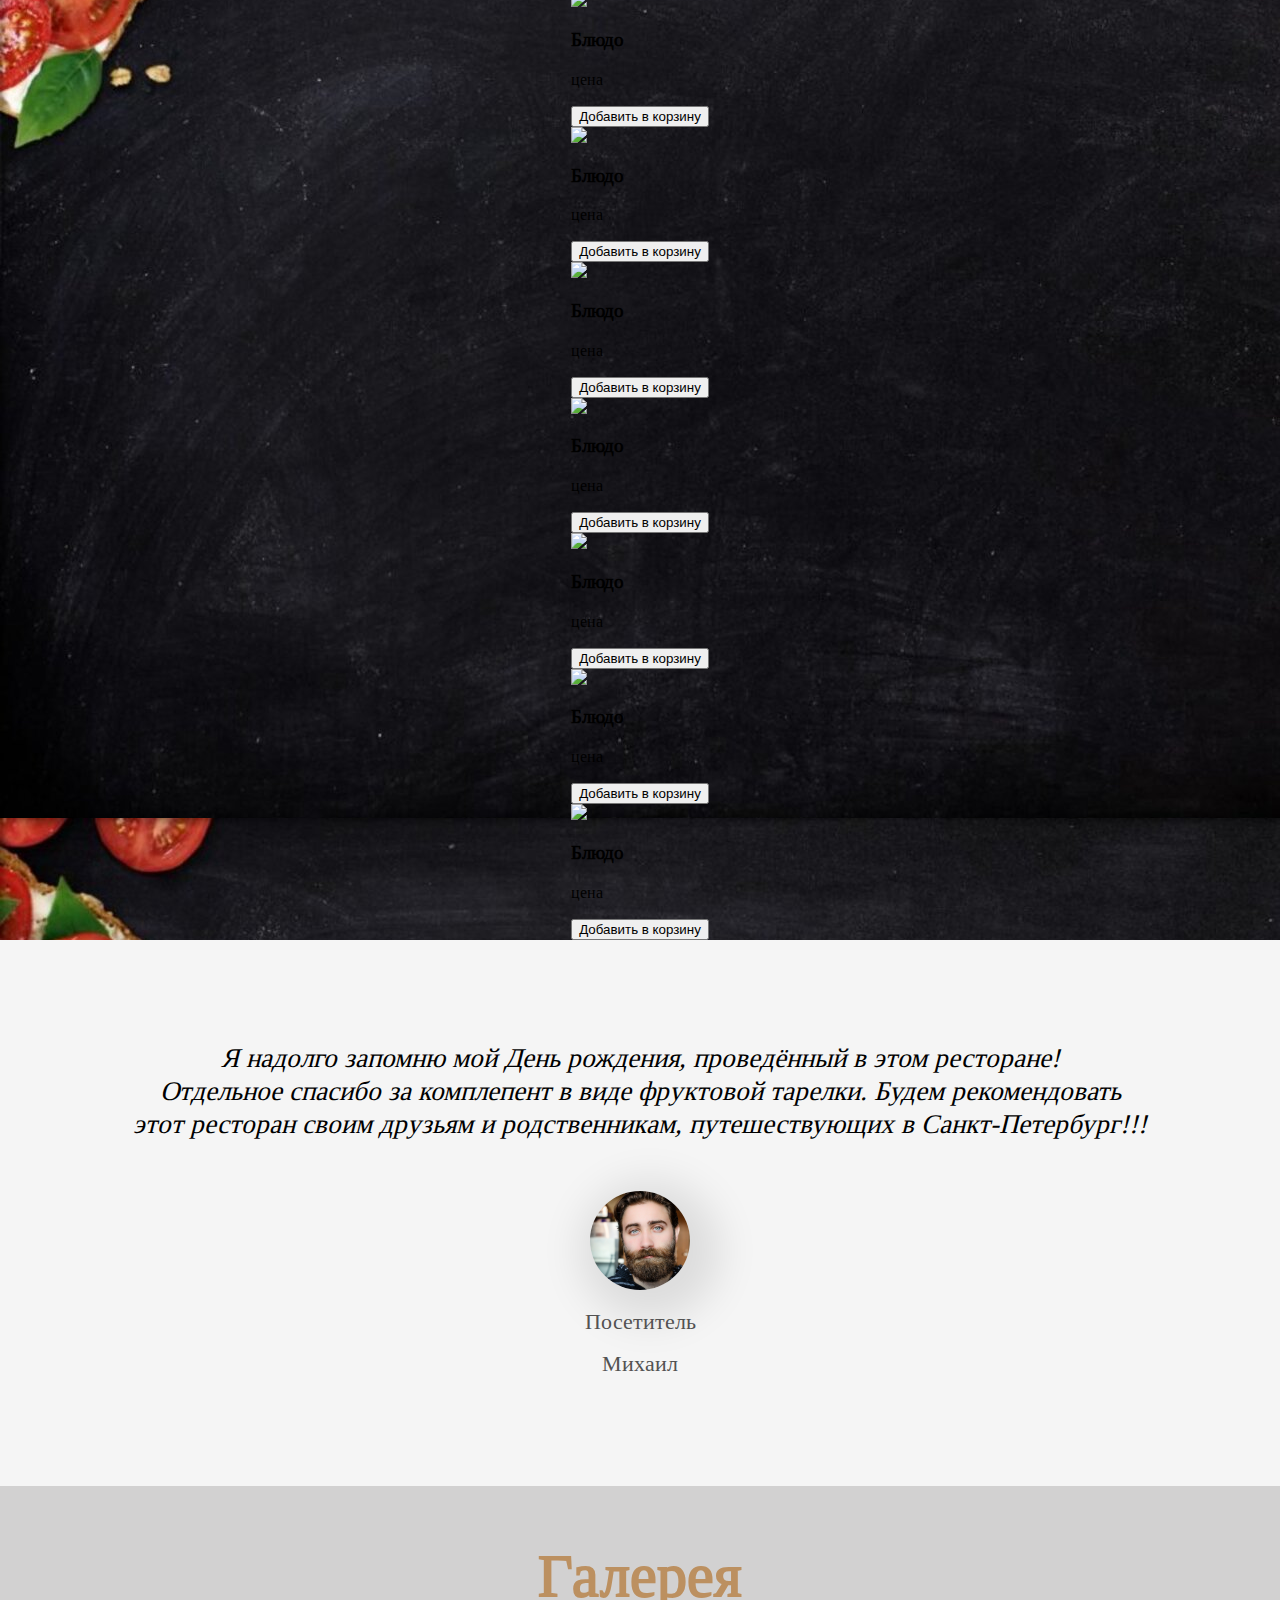
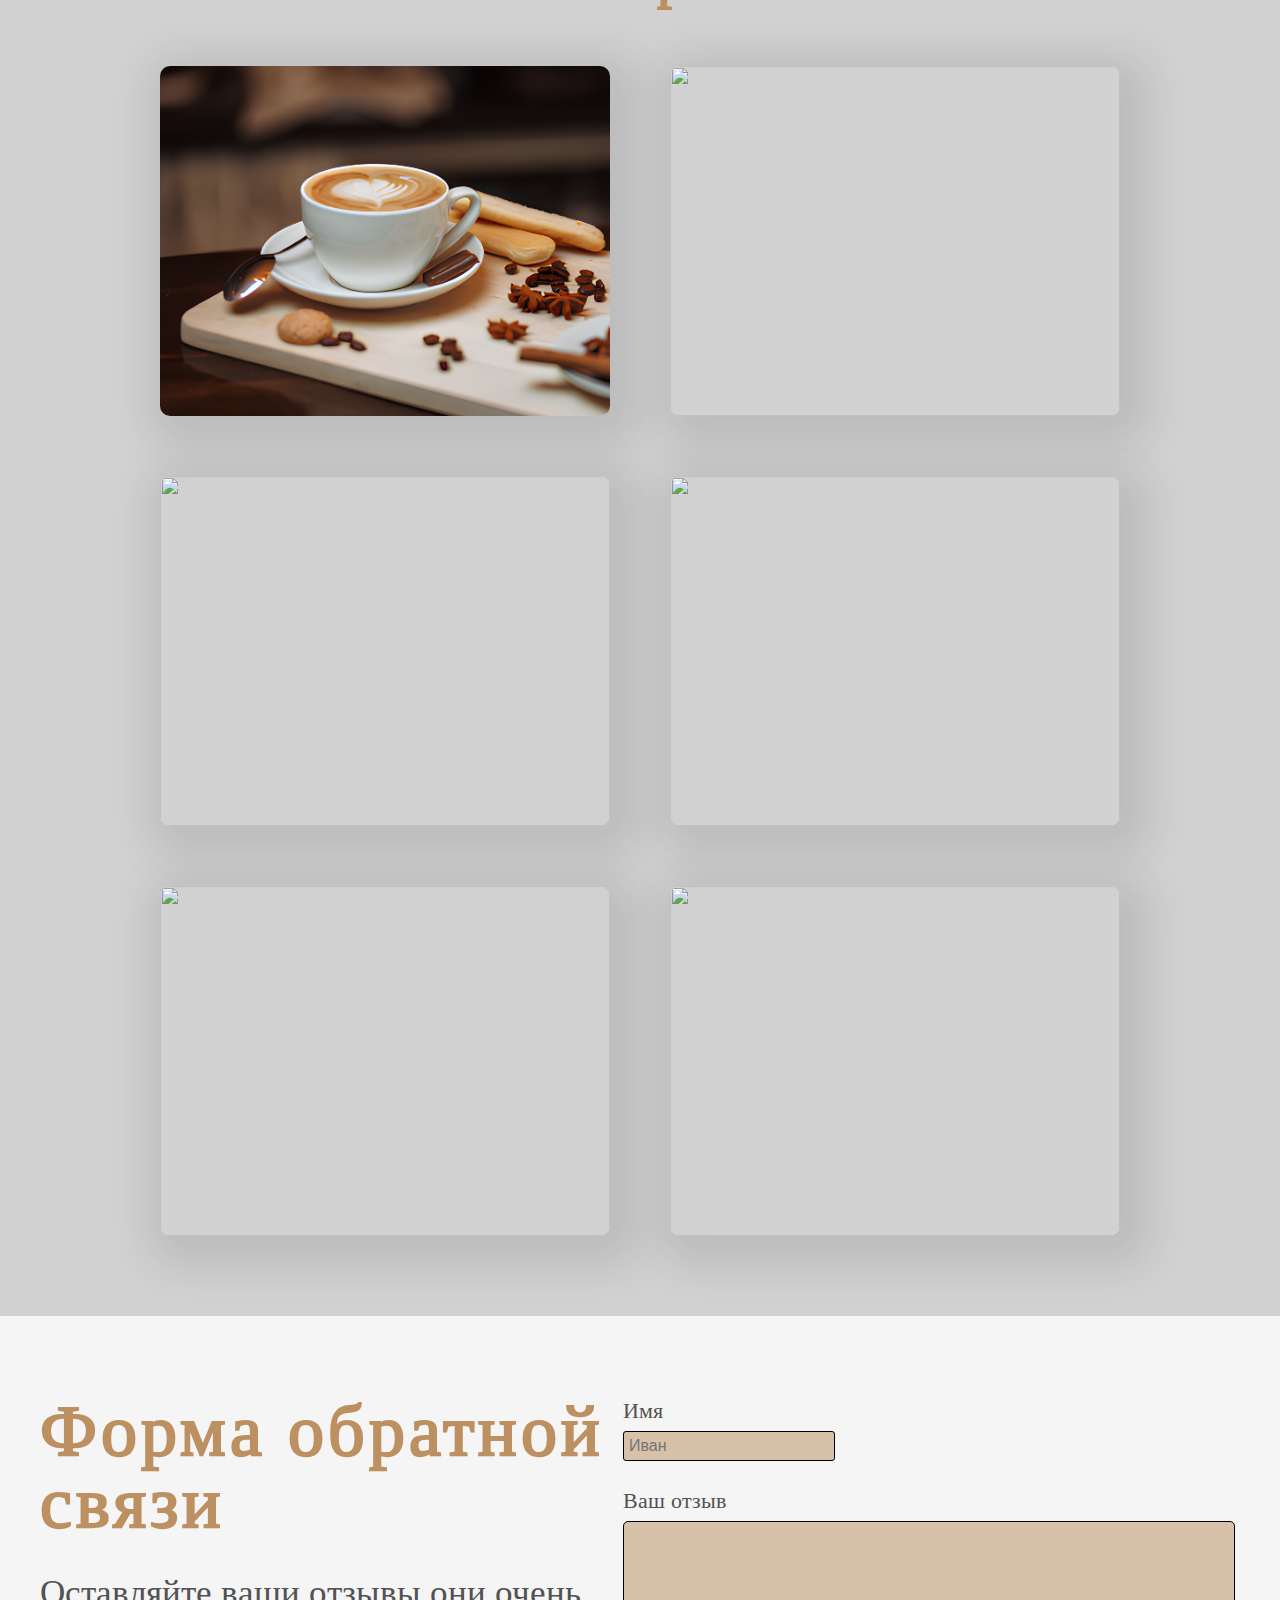
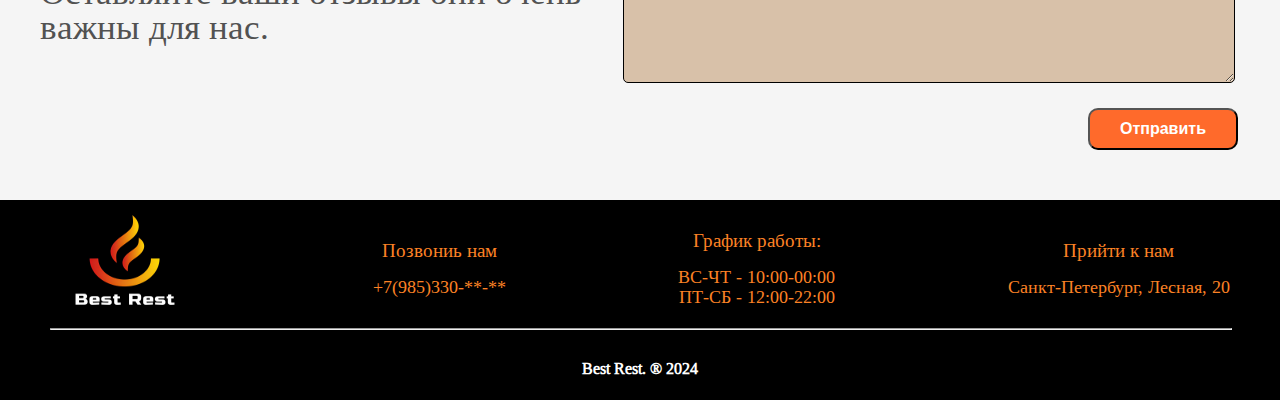
==== commit 585d8183: "5" ====
--- a/index.html
+++ b/index.html
@@ -171,20 +171,24 @@
         </div>
         <div class="feedback">
             <h2 class="feedback_h">
-                Я надолго запомню мой День рождения, проведённый в этом ресторане! 
-                Отдельное спасибо за комплепент в виде фруктовой тарелки. Будем рекомендовать 
-                этот ресторан своим друзьям и родственникам, путешествующих в Санкт-Петербург!!!
+                Я надолго запомню мой День рождения, проведённый в этом ресторане! <br>
+                Отдельное спасибо за комплепент в виде фруктовой тарелки. Будем рекомендовать <br>
+                этот ресторан своим друзьям и родственникам, путешествующих в Санкт-Петербург!!! <br>
             </h2>
+            <img src="img/profile_photo.svg" class="img_profile">
             <p class="feedback_p">Посетитель</p>
             <p class="feedback_name">Михаил</p>
         </div>
-        <div class="imges_rest">
-            <img class="img_rest" src="">
-            <img class="img_rest" src="">
-            <img class="img_rest" src="">
-            <img class="img_rest" src="">
-            <img class="img_rest" src="">
-            <img class="img_rest" src="">
+        <div class="imges_main">
+            <h2 class="imges_h">Галерея</h2>
+            <div class="imges_rest">
+                <img class="img_rest" src="img/coffee.png">
+                <img class="img_rest" src="img/rest_zal.png">
+                <img class="img_rest" src="img/meat.png">
+                <img class="img_rest" src="">
+                <img class="img_rest" src="">
+                <img class="img_rest" src="">
+            </div>
         </div>
         <div class="forma">
             <div class="left_form">
--- a/style.css
+++ b/style.css
@@ -286,9 +286,74 @@
     
 }
 
+.feedback{
+    display: flex;
+    flex-direction: column;
+    align-items: center;
+    justify-content: center;
+    text-align: center;
+    padding: 80px 0px 90px 0px;
+}
+
+.feedback_h{
+    font-size: 27px;
+    font-style: italic;
+    font-weight: 400;
+    line-height: 33px;
+    margin-bottom: 50px;
+}
+
+.img_profile{
+    border-radius: 100%;
+    box-shadow: 10px 10px 40px 20px #0000001A;
+}
+
+.feedback_p{
+    font-size: 22px;
+    color: rgb(82, 82, 82);
+    margin-bottom: 0%;
+}
+
+.feedback_name{
+    font-size: 22px;
+    color: rgb(82, 82, 82);
+}
+
+.imges_main{
+    display: flex;
+    flex-direction: column;
+    align-items: center;
+    background-color: rgb(210, 209, 209);
+    height: max-content;
+    padding: 80px 0px 80px 0px;
+    gap: 80px;
+}
+
+.imges_h{
+    margin: 0%;
+    color: rgb(188, 144,96);
+    font-size: 60px;
+}
+
+.imges_rest{
+    display: flex;
+    justify-content: center;
+    align-items: center;
+    flex-wrap: wrap;
+    gap: 60px;
+}
+
+.img_rest{
+    height: 350px;
+    width: 450px;
+    border-radius: 10px;
+    box-shadow: 10px 10px 40px 20px #0000001A;
+
+}
+
 .forma{
     display: flex;
-    padding: 50px 40px;
+    padding: 80px 40px 50px 40px;
     justify-content: space-between;
 }
 
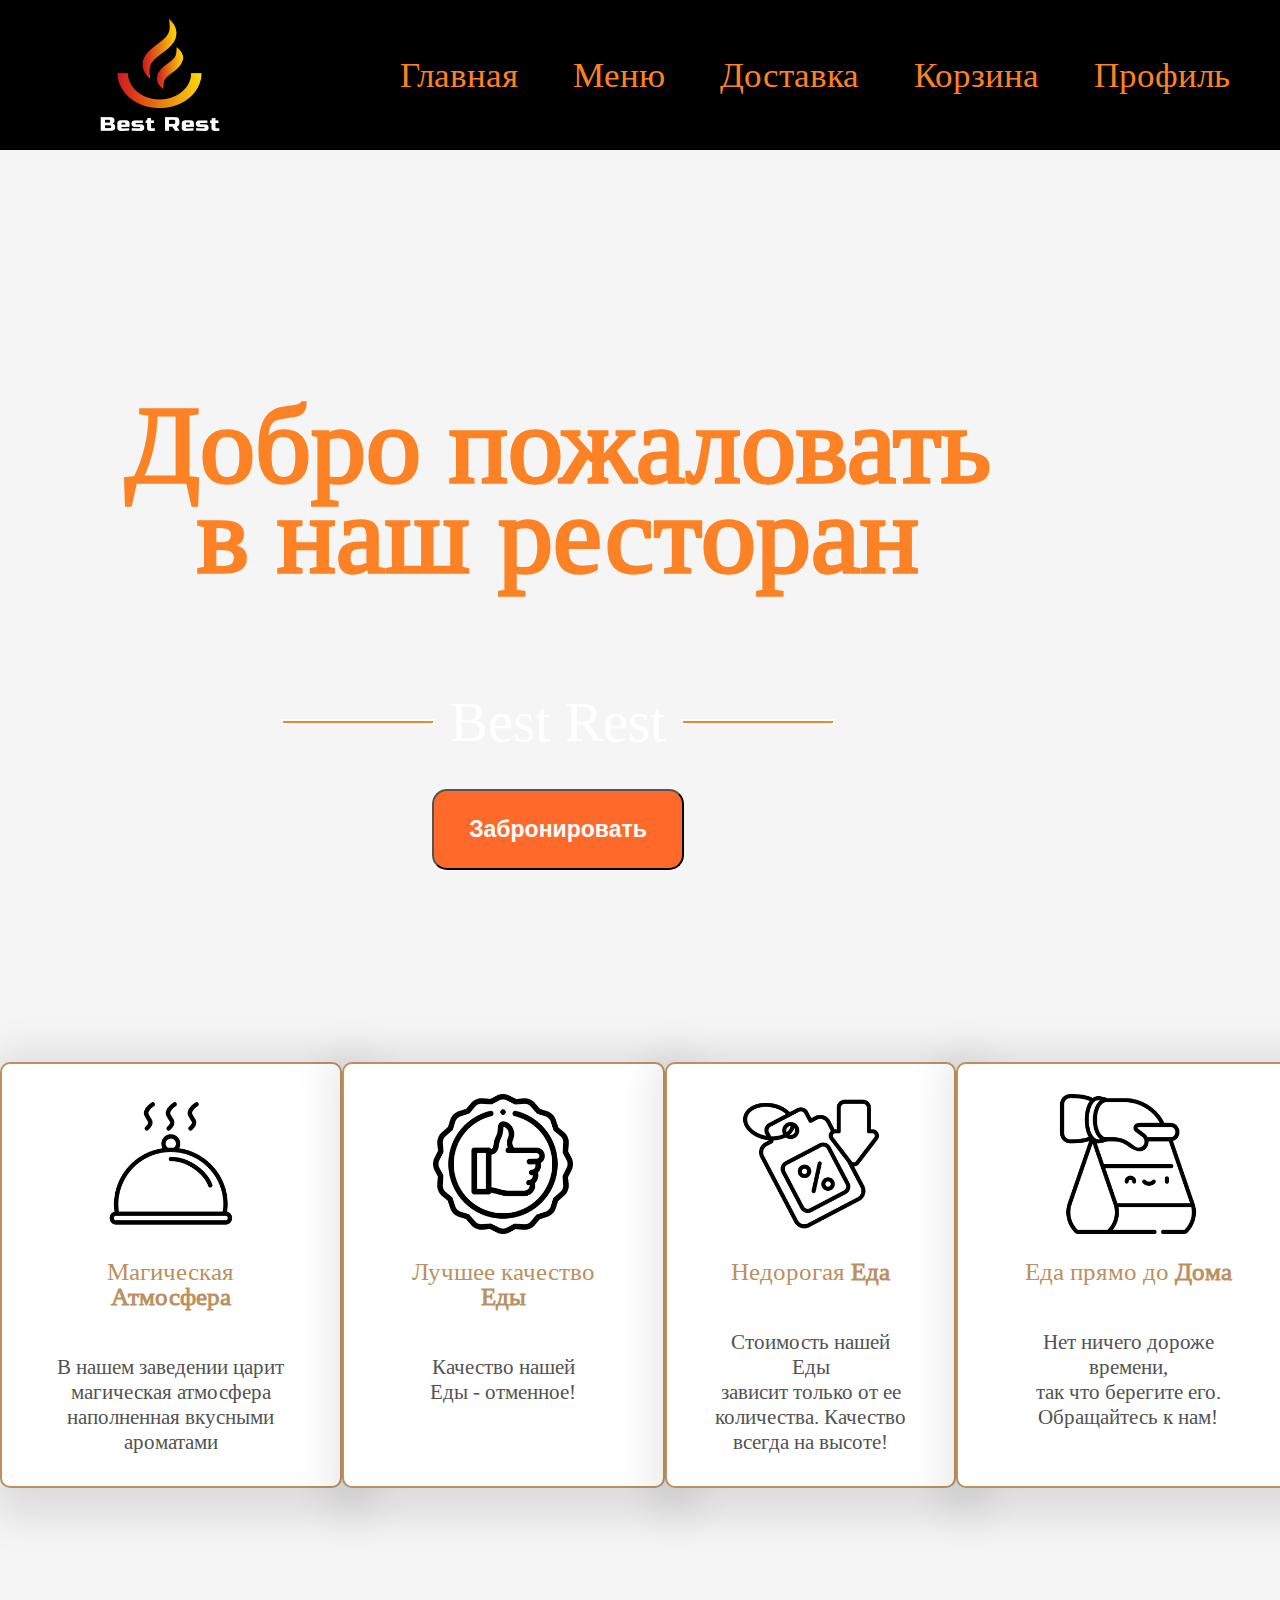
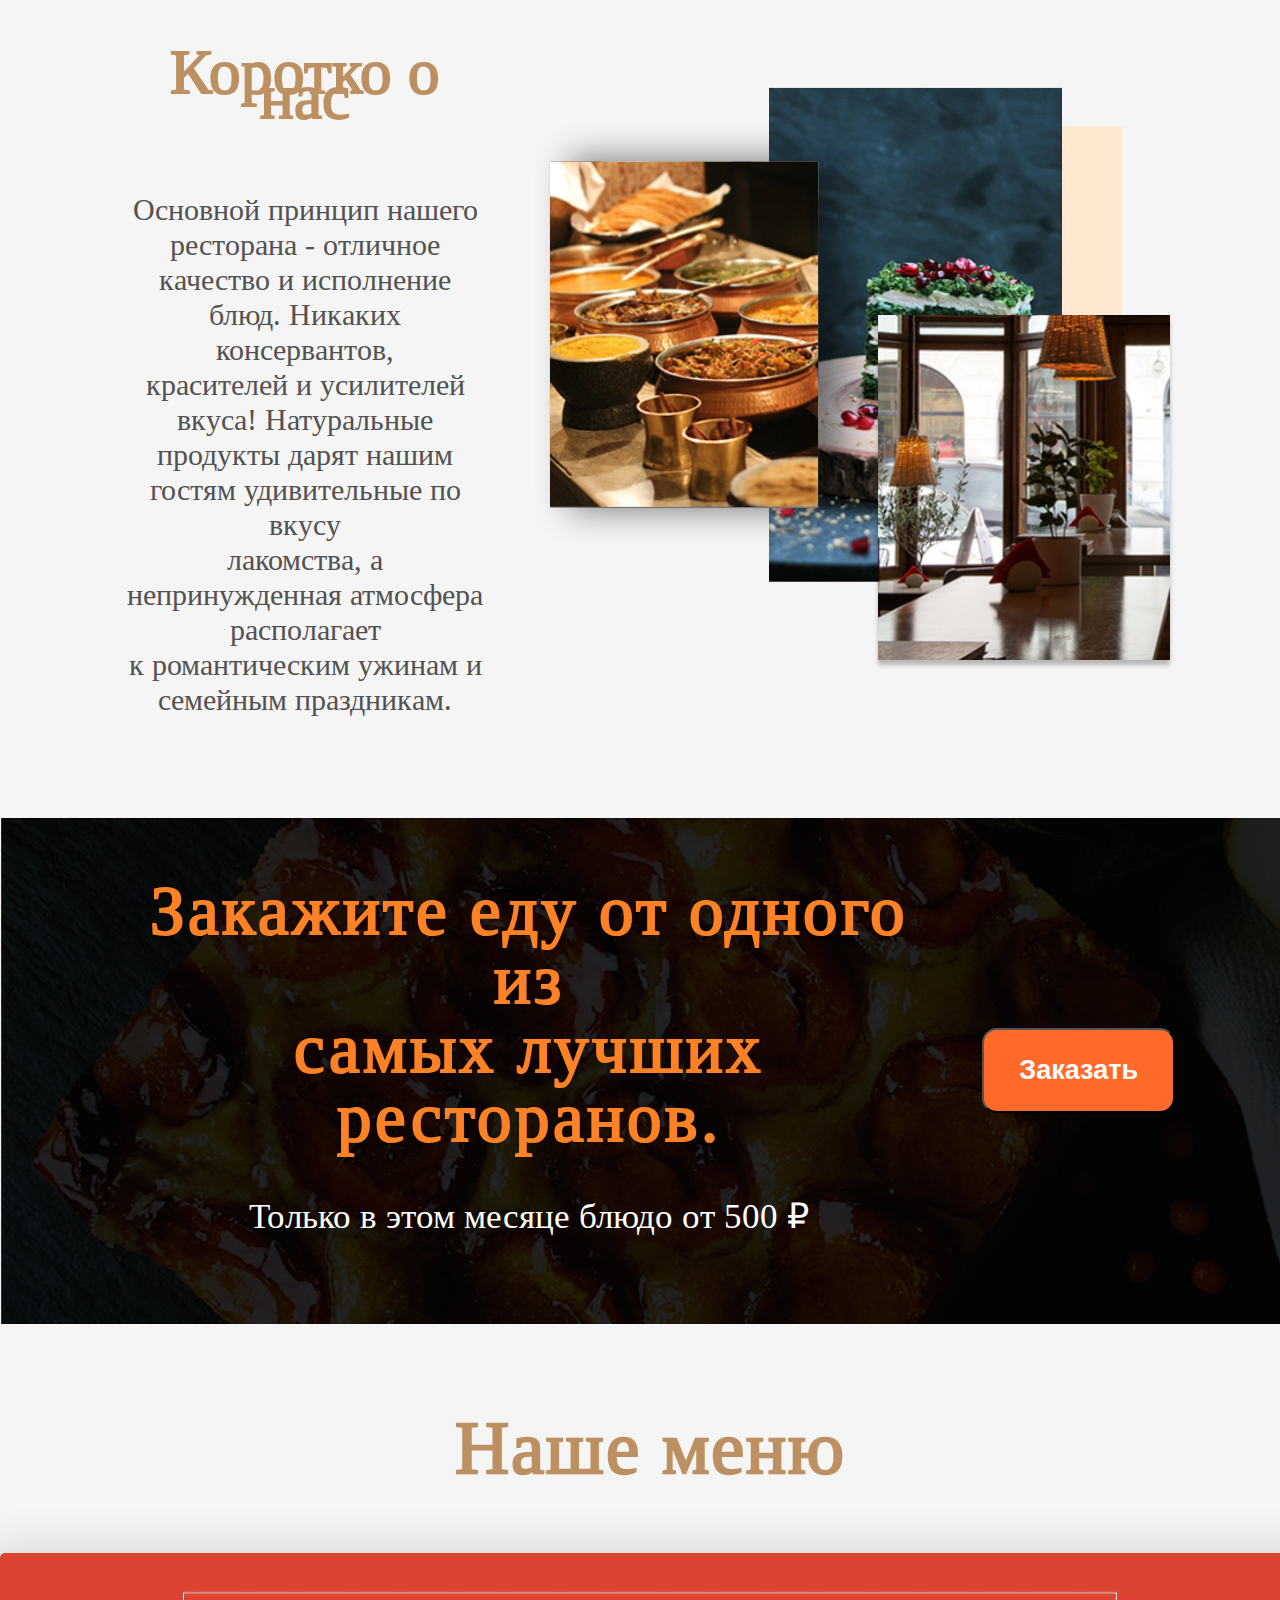
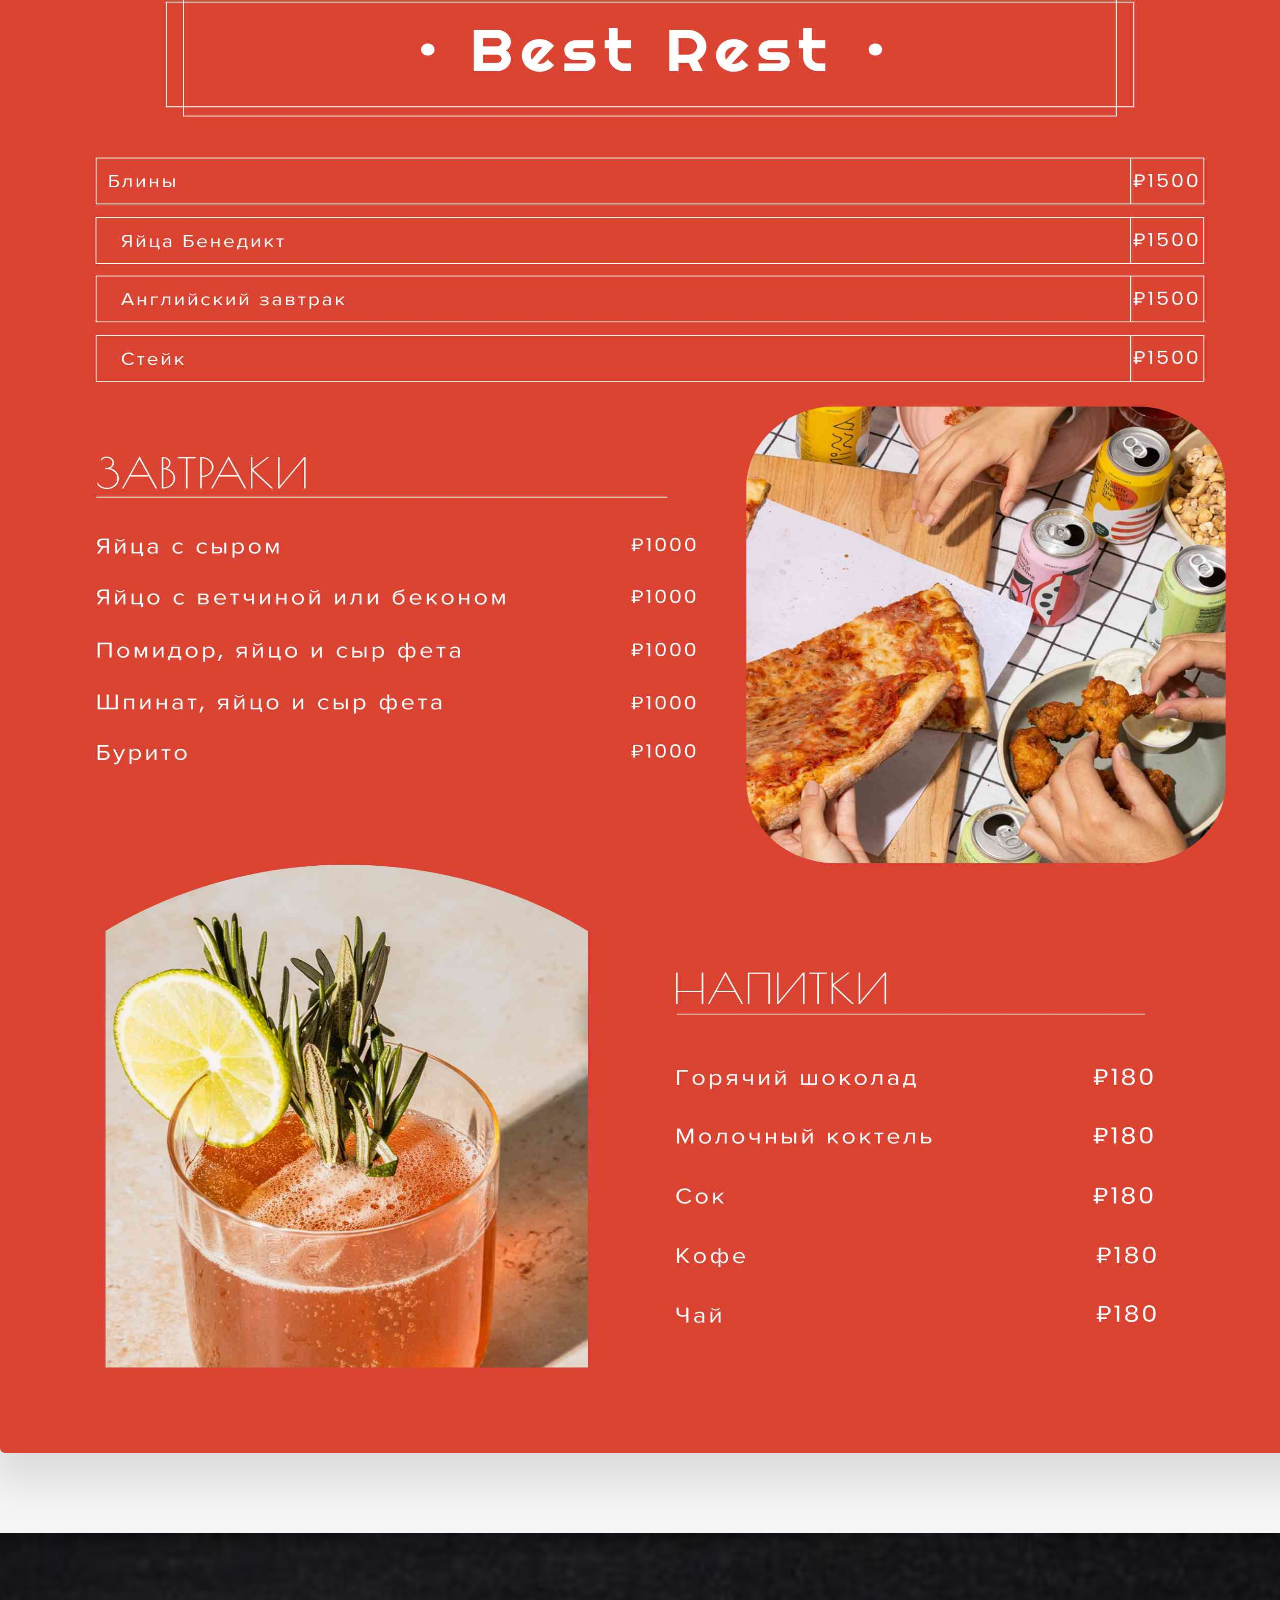
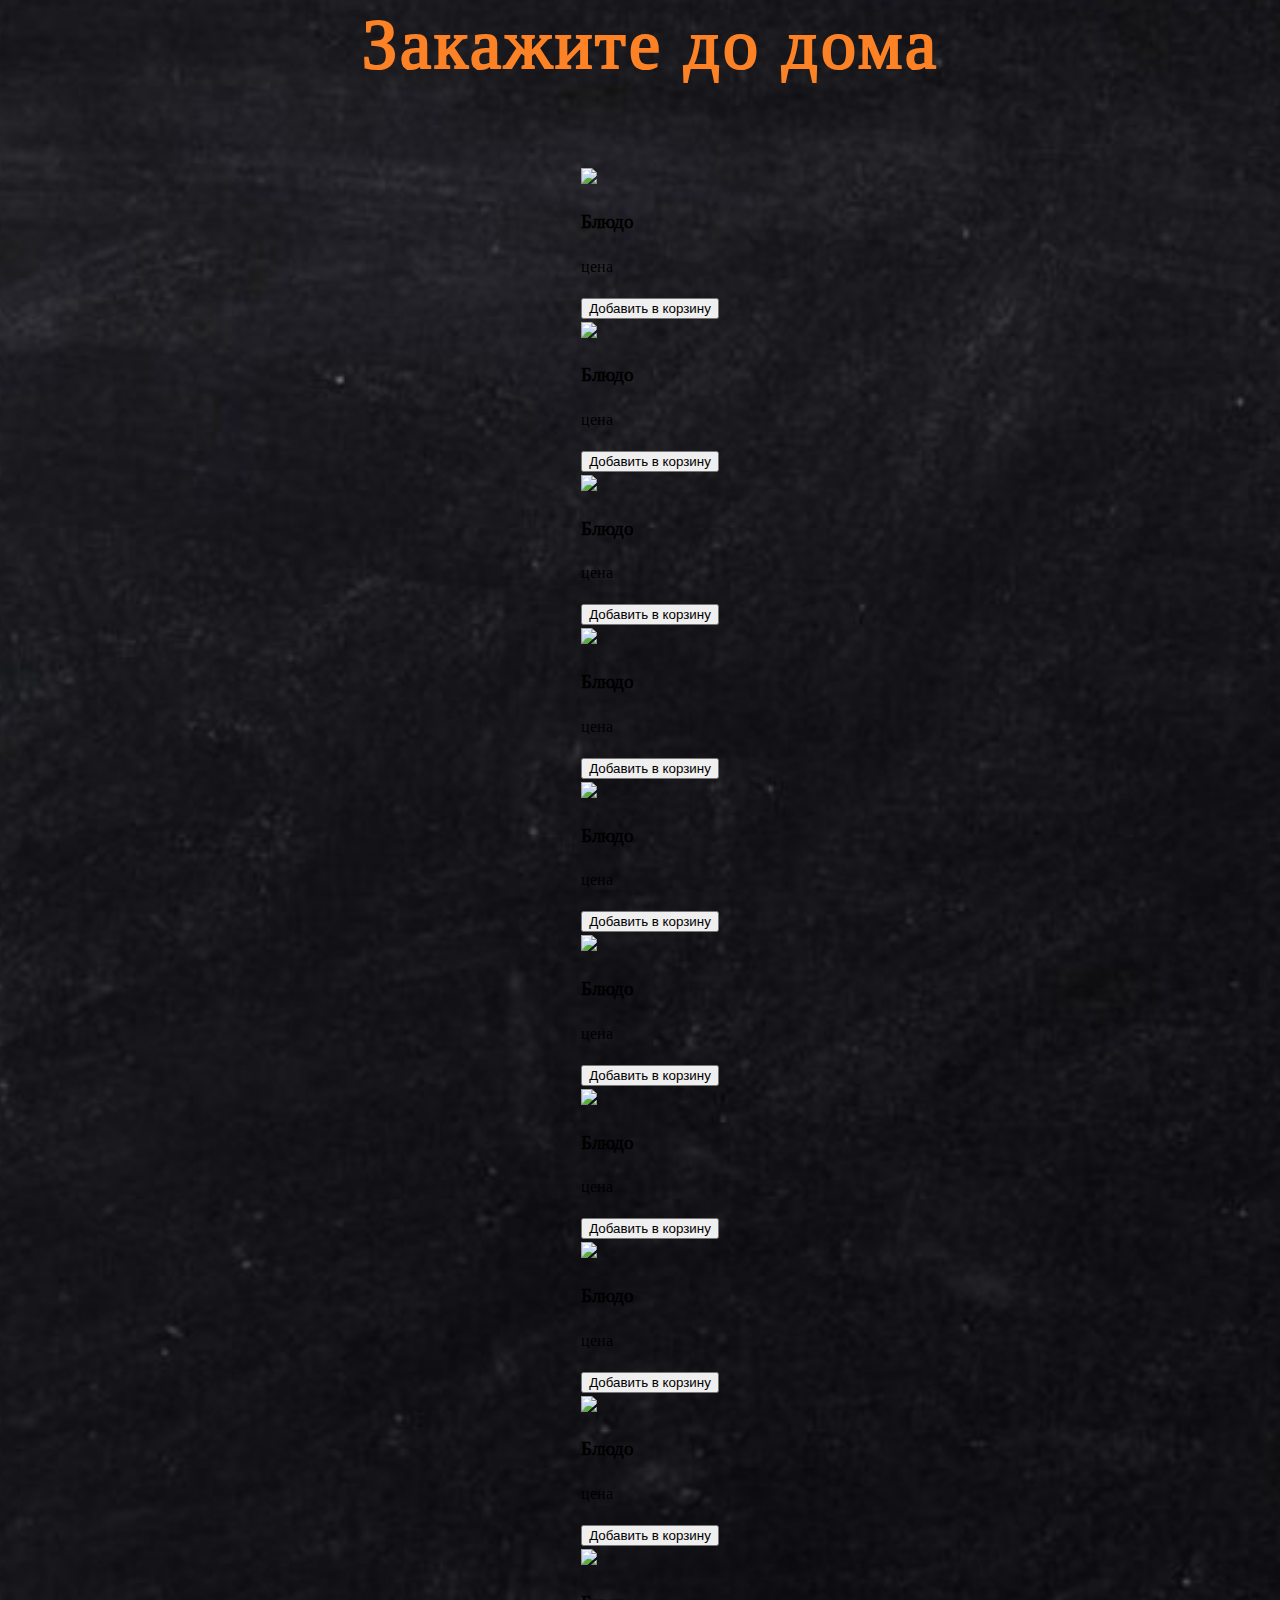
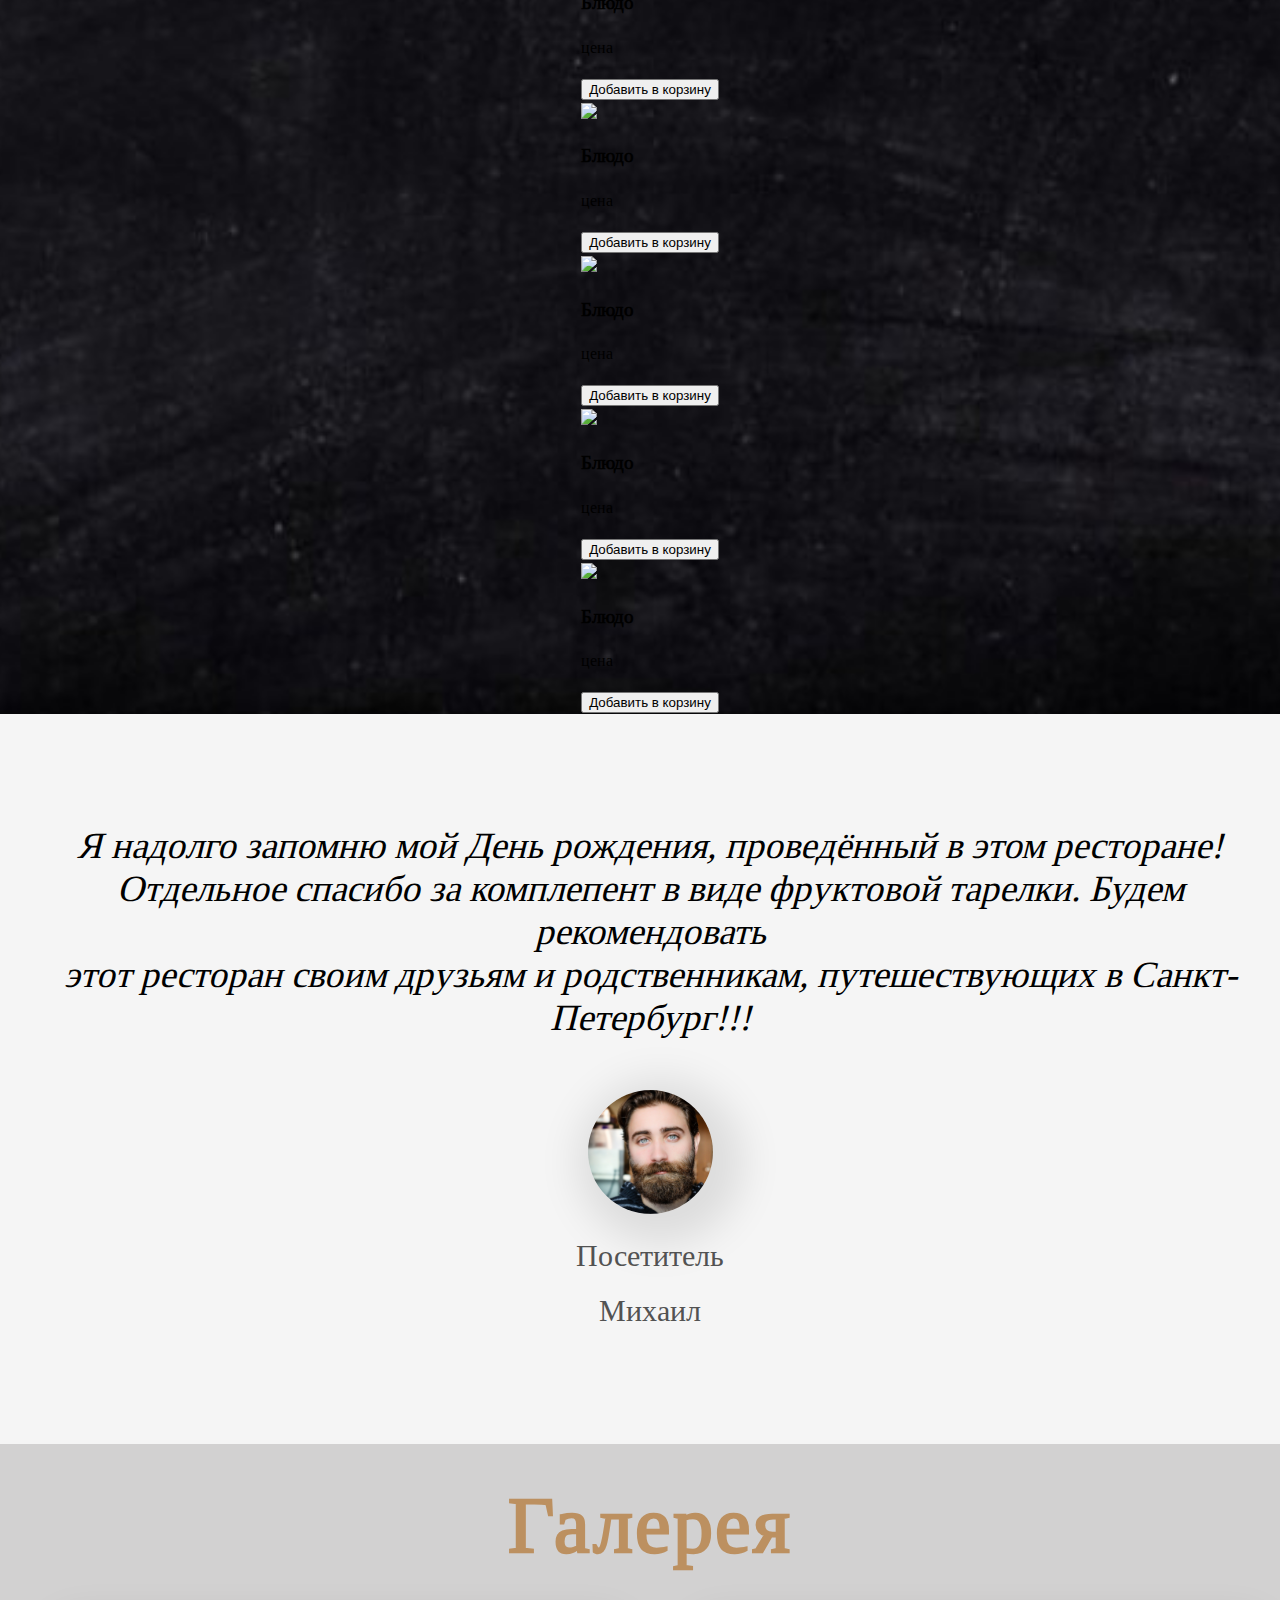
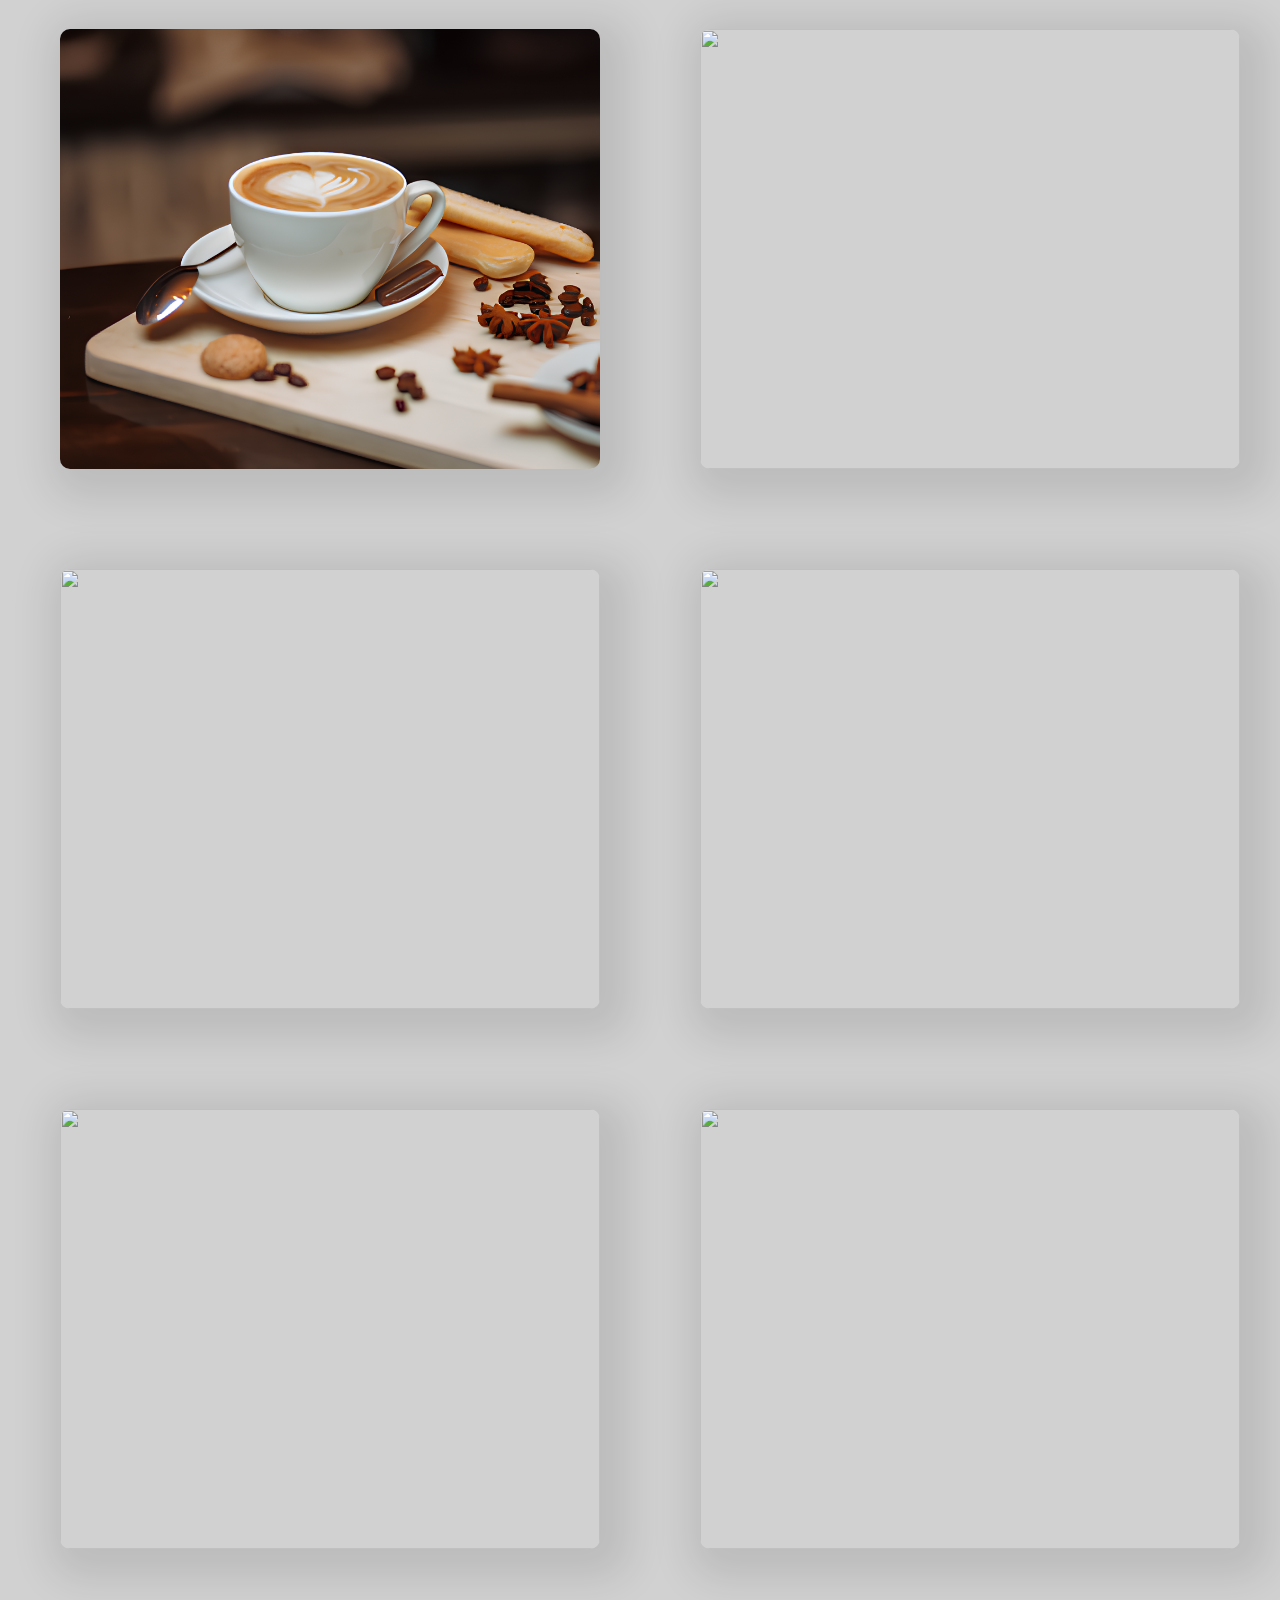
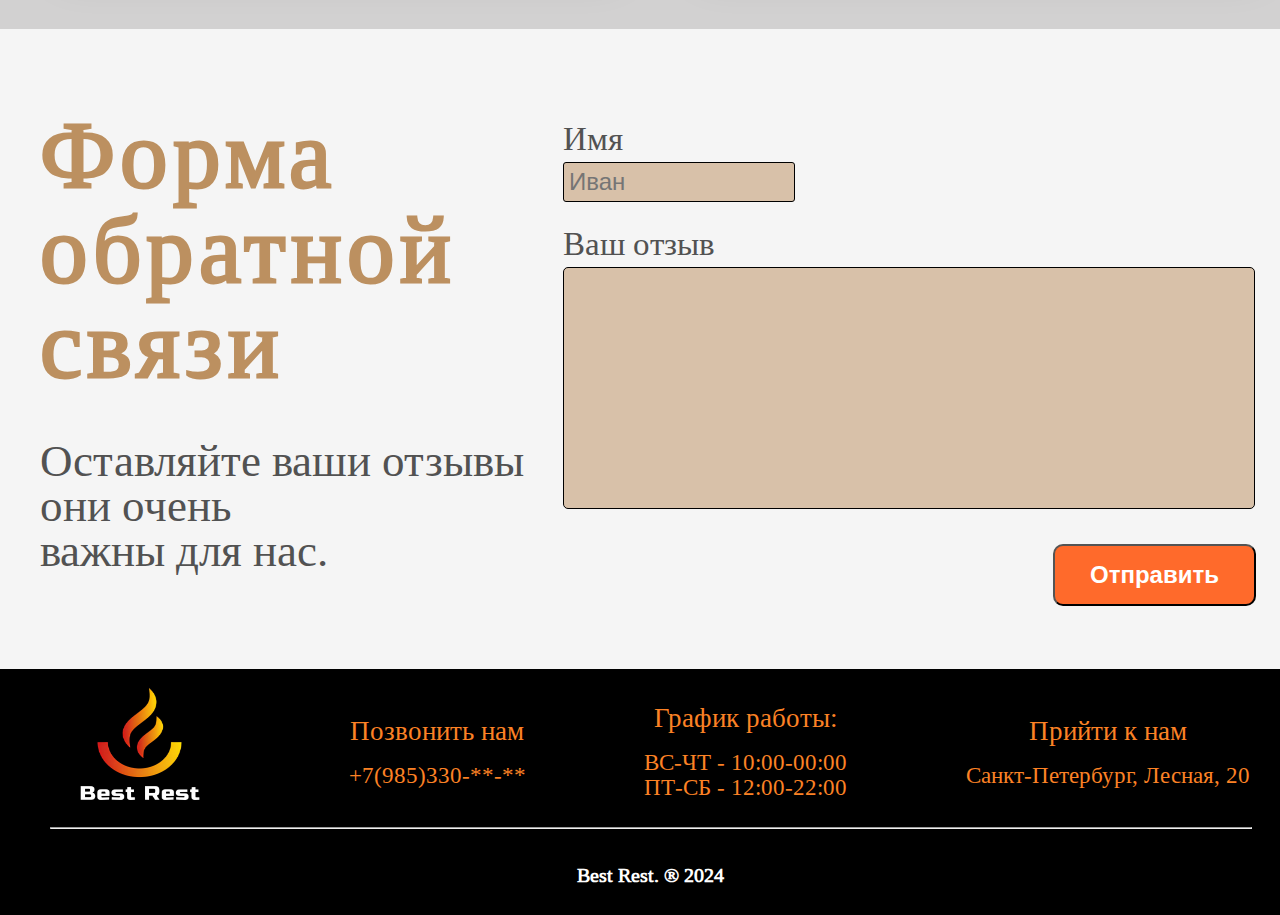
==== commit 14cfd90c: "6" ====
--- a/index.html
+++ b/index.html
@@ -70,7 +70,7 @@
         <div class="discount">
             <div class="left_discount">
                 <h2 class="discount_h">Закажите еду от одного из <br> самых лучших ресторанов.</h2>
-                <p class="discount_p">Только в этом месяце бизнес-ланч от 250 ₽</p>
+                <p class="discount_p">Только в этом месяце блюдо от 500 ₽</p>
             </div>
             <div class="right_discount">
                 <button class="button_delivery">Заказать</button>
@@ -208,7 +208,7 @@
         <div class="top_footer">
             <img class="logo" src="img/logo.png">
             <div class="footer_info">
-                <p class="top_fot_h">Позвониь нам</p>
+                <p class="top_fot_h">Позвонить нам</p>
                 <p class="top_fot_p">+7(985)330-**-**</p>
             </div>
             <div class="footer_info">
--- a/style.css
+++ b/style.css
@@ -4,9 +4,10 @@
 }
 
 body {
+    width: 100%;
     margin: 0%;
     padding: 0%;
-    line-height: 20px;
+    line-height: 25px;
     font-family: "Tinos-Regular";
     background-color: whitesmoke;
     display: grid;
@@ -28,70 +29,77 @@
     justify-content: space-between;
     align-items: center;
     background-color: black;
-    padding: 0px 50px;
+    padding: 0px 70px;
     height: max-content;
 }
 
 .logo{
+    width: 180px;
+    height: 150px;
+}
+
+.ul_header{
+    display: flex;
+    align-items: center;
+    list-style: none;
+    gap: 55px;
+}
+
+.nav_p{
+    font-size: 35px;   
+}
+
+main{
+    margin-top: 60px;
+}
+
+.main_div{
+    background-image: url(img/back_main.png);
+    background-size: cover;
+    background-repeat: no-repeat;
+    height: 1084px;
+    display: flex;    
+}
+
+.main_p{
+    margin-top: 180px;
+    display: flex;
+    flex-direction: column;
+    align-items: center;
+    width: max-content;
+    gap: 10px; 
+    color: rgb(252, 130, 37);
+    text-align: center;
+    margin-left: 125px;
+    font-size: 55px; 
+}
+
+.h1{
+    line-height: 90px;
+}
+
+.name_restaurant{
+    display: flex;
+    align-items: center;
+    gap: 15px;
+    color: white;
+    font-size: 57px;
+}
+
+.hr_name{
     width: 150px;
-    height: 120px;
-}
-
-.ul_header{
-    display: flex;
-    align-items: center;
-    list-style: none;
-    gap: 40px;
-}
-
-.nav_p{
-    font-size: x-large;   
-}
-
-.main_div{
-    margin-top: 30px;
-    background-image: url(img/main_back.png);
-    background-repeat: no-repeat;
-    height: 867px;
-    display: flex;    
-}
-
-.main_p{
-    margin-top: 150px;
-    display: flex;
-    flex-direction: column;
-    align-items: center;
-    width: max-content;
-    gap: 20px; 
-    color: rgb(252, 130, 37);
-    text-align: center;
-    margin-left: 100px;
-    font-size: 33px; 
-}
-
-.h1{
-    line-height: 55px;
-}
-
-.name_restaurant{
-    display: flex;
-    align-items: center;
-    gap: 10px;
-    color: white;
-    font-size: 45px;
-}
-
-.hr_name{
-    width: 130px;
+    height: 2px;
+    border: 2px solid white;
+    background-color: rgb(252, 130, 37);
 }
 
 .button_menu{
     background-color: rgb(255, 106, 43);
     color: white;
     border-radius: 15px;
-    padding: 20px 30px;
+    padding: 25px 35px;
     font-weight: bold;
-    font-size: large;
+    font-size: 23px;
     width: max-content;
     transition: 0.5s;
 }
@@ -106,42 +114,43 @@
     justify-content: space-between;
     justify-content: space-around;
     vertical-align: top;
-    margin: 100px 0px;
 }
 
 .advantage{
     display: flex;
     flex-direction: column;
     align-items: center;
-    border: 1px solid rgb(188, 144,96);
+    border: 2px solid rgb(188, 144,96);
     box-shadow: 10px 10px 40px 20px #0000001A;
-    margin-top: -200px;
-    border-radius: 5px;
+    margin-top: -170px;
+    border-radius: 10px;
     background-color: white ;
     text-align: center;
-    padding: 25px 40px 5px 40px;
+    padding: 30px 45px 10px 45px;
 }
 
 .advantage_main{
-    font-size: large;
+    font-size: 25px;
     color: rgb(188, 144,96);
 }
 
 .advantage_p{
     color: rgb(82, 82, 82);
+    font-size: 21px;
 }
 
 .advantages_img{
-    height: 100px;
-    width: 100px;
+    height: 140px;
+    width: 140px;
 }
 
 .our_story{
     display: flex;
     justify-content: space-around;
-    margin-top: 130px;
-    padding: 0px 100px;
-    gap: 30px;
+    align-items: center;
+    margin-top: 120px;
+    padding: 0px 125px;
+    gap: 50px;
 }
 
 .left_story{
@@ -149,18 +158,17 @@
     flex-direction: column;
     align-items: center;
     text-align: center;
-    margin-top: 35px;
 }
 
 .story_h{
     color: rgb(188, 144,96);
-    font-size: 50px;
+    font-size: 63px;
 }
 
 .story_p{
     color: rgb(82, 82, 82);
-    font-size: x-large;
-    line-height: 30px;
+    font-size: 30px;
+    line-height: 35px;
 }
 
 .right_story{
@@ -170,18 +178,19 @@
 }
 
 .story_img{
-    height: 450px;
-    width: 500px;
+    height: 600px;
+    width: 640px;
 }
 
 .discount{
     background-image: url(img/discount_back.svg);
+    background-size: cover;
     background-repeat: no-repeat;
     display: flex;
     justify-content: space-around;
-    margin-top: 50px;
-    padding: 15px 100px;
-    gap: 30px;
+    margin-top: 70px;
+    padding: 60px 125px;
+    gap: 50px;
 }
 
 .left_discount{
@@ -190,17 +199,20 @@
     justify-content: center;
     align-items: center;
     text-align: center;
+    gap: 15px;
 }
 
 .discount_h{
     color: rgb(252, 130, 37);
-    font-size: 55px;
-    line-height: 55px;
+    letter-spacing: 3px;
+    font-size: 69px;
+    line-height: 69px;
+    margin: 0%;
 }
 
 .discount_p{
     color: white;
-    font-size: 28px;
+    font-size: 35px;
 }
 
 .right_discount{
@@ -213,11 +225,11 @@
     background-color: rgb(255, 106, 43);
     color: white;
     border-radius: 15px;
-    padding: 20px 30px;
+    padding: 25px 35px;
     font-weight: bold;
-    font-size: x-large;
+    font-size: 27px;
     width: max-content;
-    transition: all;
+    transition: 0.5s;
 }
 
 .button_delivery:hover{
@@ -229,25 +241,28 @@
     display: flex;
     flex-direction: column;
     align-items: center;
-    margin-top: 80px;
+    margin-top: 50px;
     gap: 30px;
 }
 
 .menu_h{
     color: rgb(188, 144,96);
-    font-size: 60px;
+    letter-spacing: 2px;
+    font-size: 75px;
 }
 
 .menu{
-    height: 1200px;
-    width: 1000px;
+    height: 1500px;
+    width: 1300px;
     box-shadow: 10px 10px 40px 20px #0000001A;
     border-radius: 5px;
 }
 
 .delivery_menu{
     background-image: url(img/back_menu.png);
-    width: 100%;
+    background-size: cover;
+    background-repeat: no-repeat;
+    background-position: top;
     height: max-content;
     display: flex;
     flex-direction: column;
@@ -259,7 +274,8 @@
 .delivery_h{
     margin-top: 100px;
     color: rgb(252, 130, 37);
-    font-size: 50px;
+    letter-spacing: 3px;
+    font-size: 70px;
 }
 
 .foods{
@@ -296,26 +312,28 @@
 }
 
 .feedback_h{
-    font-size: 27px;
+    font-size: 37px;
     font-style: italic;
     font-weight: 400;
-    line-height: 33px;
+    line-height: 43px;
     margin-bottom: 50px;
 }
 
 .img_profile{
+    width: 125px;
+    height: 124px;
     border-radius: 100%;
     box-shadow: 10px 10px 40px 20px #0000001A;
 }
 
 .feedback_p{
-    font-size: 22px;
+    font-size: 30px;
     color: rgb(82, 82, 82);
     margin-bottom: 0%;
 }
 
 .feedback_name{
-    font-size: 22px;
+    font-size: 30px;
     color: rgb(82, 82, 82);
 }
 
@@ -325,14 +343,15 @@
     align-items: center;
     background-color: rgb(210, 209, 209);
     height: max-content;
-    padding: 80px 0px 80px 0px;
-    gap: 80px;
+    padding: 70px 0px 80px 0px;
+    gap: 90px;
 }
 
 .imges_h{
     margin: 0%;
     color: rgb(188, 144,96);
-    font-size: 60px;
+    letter-spacing: 2px;
+    font-size: 80px;
 }
 
 .imges_rest{
@@ -340,12 +359,12 @@
     justify-content: center;
     align-items: center;
     flex-wrap: wrap;
-    gap: 60px;
+    gap: 100px;
 }
 
 .img_rest{
-    height: 350px;
-    width: 450px;
+    height: 440px;
+    width: 540px;
     border-radius: 10px;
     box-shadow: 10px 10px 40px 20px #0000001A;
 
@@ -364,16 +383,16 @@
 
 .form_h{
     color: rgb(188, 144,96);
-    font-size: 72px;
-    line-height: 72px;
-    letter-spacing: 4px;
+    font-size: 95px;
+    line-height: 95px;
+    letter-spacing: 5px;
     margin: 0%;
 }
 
 .form_p{
     color: rgb(82, 82, 82);
-    font-size: 35px;
-    line-height: 35px;
+    font-size: 45px;
+    line-height: 45px;
 }
 
 .right_form{
@@ -384,15 +403,15 @@
 }
 
 .form_i{
-    font-size: 22px;
+    font-size: 33px;
     margin: 5px;
     color: rgb(82, 82, 82);
 }
 
 .input_name{
-    width: 200px;
+    width: 220px;
     border-radius: 3px;
-    font-size: 16px;
+    font-size: 24px;
     margin: 5px 5px 25px 5px;
     padding: 5px;
     border: 1px solid black;
@@ -400,25 +419,26 @@
 }
 
 .input_massage{
+    resize: none;
     border-radius: 5px;
-    font-size: 16px;
+    font-size: 24px;
     margin: 5px;
     padding: 5px;
     border: 1px solid black;
     background-color: rgba(188, 144, 96, 0.51);
     vertical-align: top;
-    height: 150px;
-    width: 600px;
+    height: 230px;
+    width: 680px;
 }
 
 .button_form{
     background-color: rgb(255, 106, 43);
     color: white;
     border-radius: 10px;
-    margin: 20px 0px 0px 470px;
-    padding: 10px 30px;
+    margin: 30px 0px 0px 495px;
+    padding: 15px 35px;
     font-weight: bold;
-    font-size: medium;
+    font-size: 24px;
     width: max-content;
     transition: 0.5s;
 }
@@ -454,14 +474,14 @@
 .top_fot_h{
     color: rgb(252, 130, 37);
     margin: 0%;
-    margin-bottom: 15px;
-    font-size: larger;
+    margin-bottom: 20px;
+    font-size: 27px;
 }
 
 .top_fot_p{
     color: rgb(252, 130, 37);
     margin: 0%;
-    font-size: large;
+    font-size: 23px;
 }
 
 .hr_footer{
@@ -471,4 +491,5 @@
 .fot_copyright{
     color: white;
     text-align: center;
-}
+    font-size: 20px;
+}
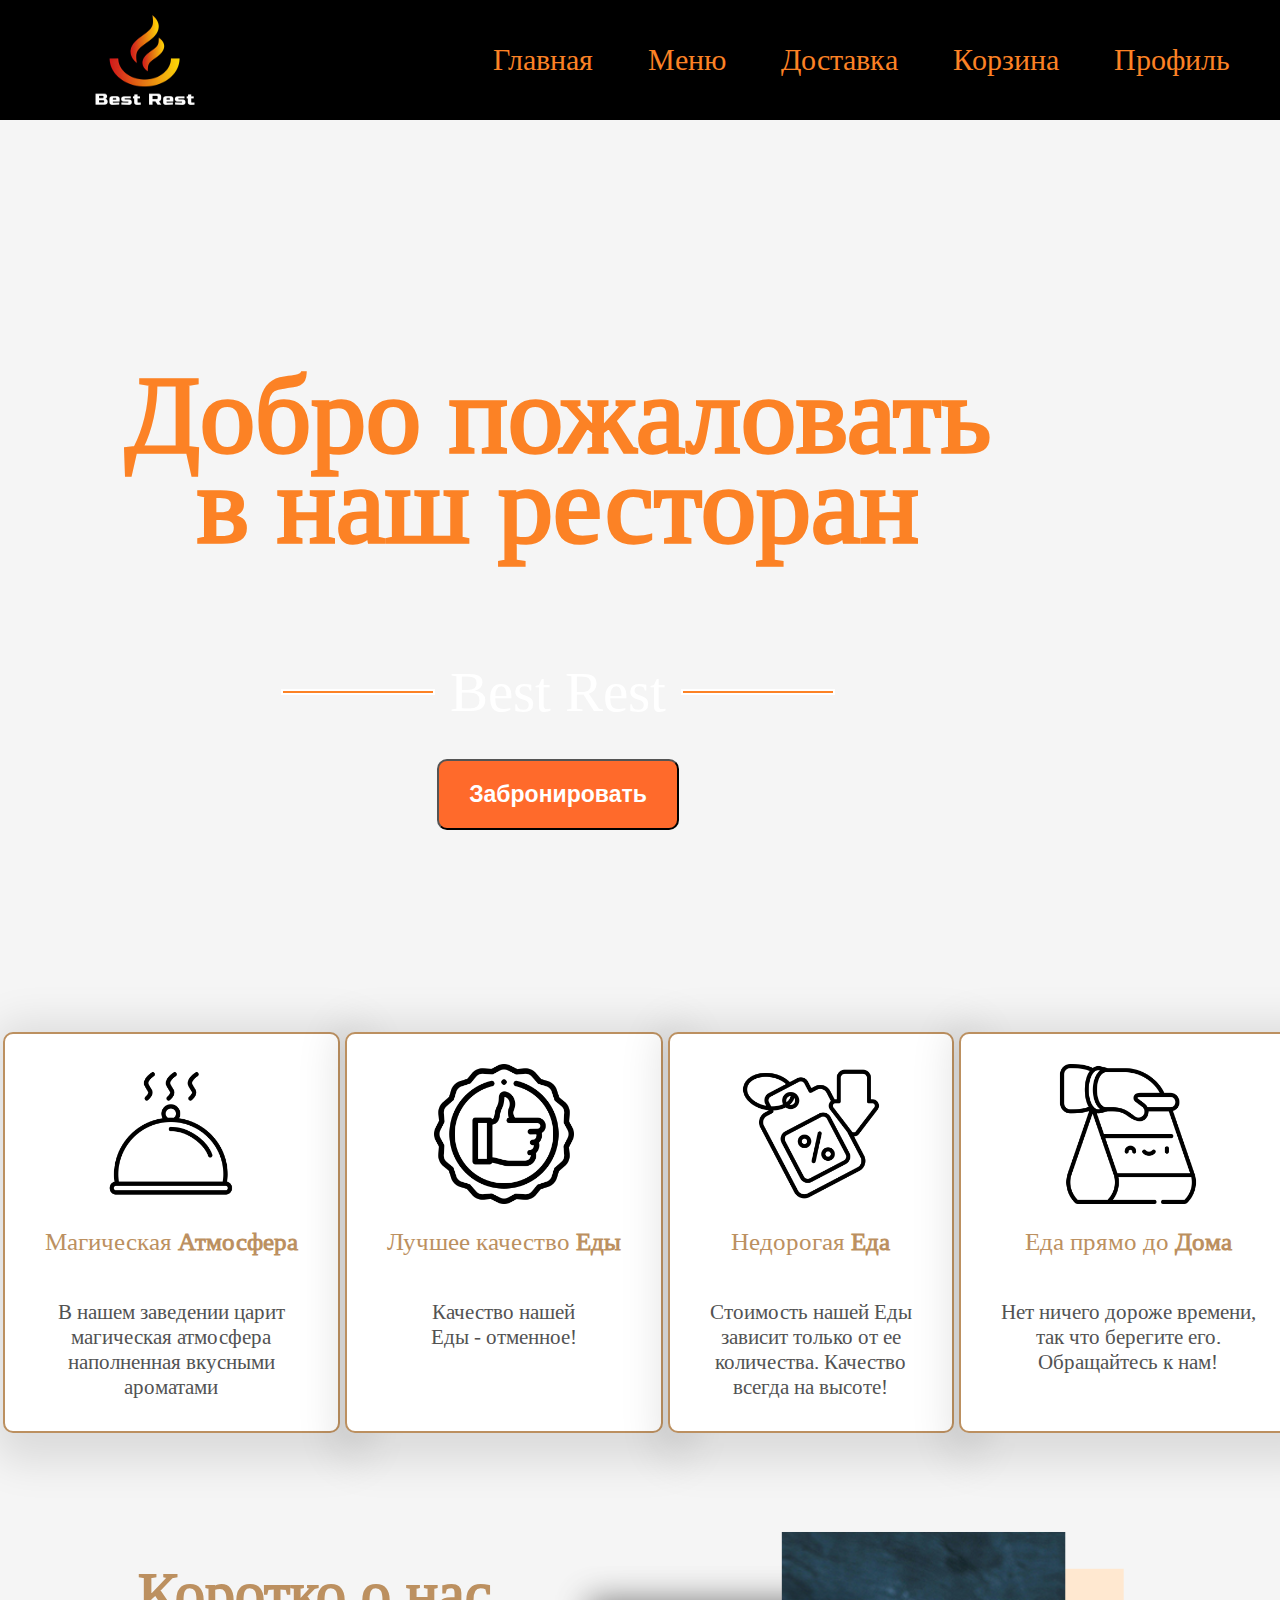
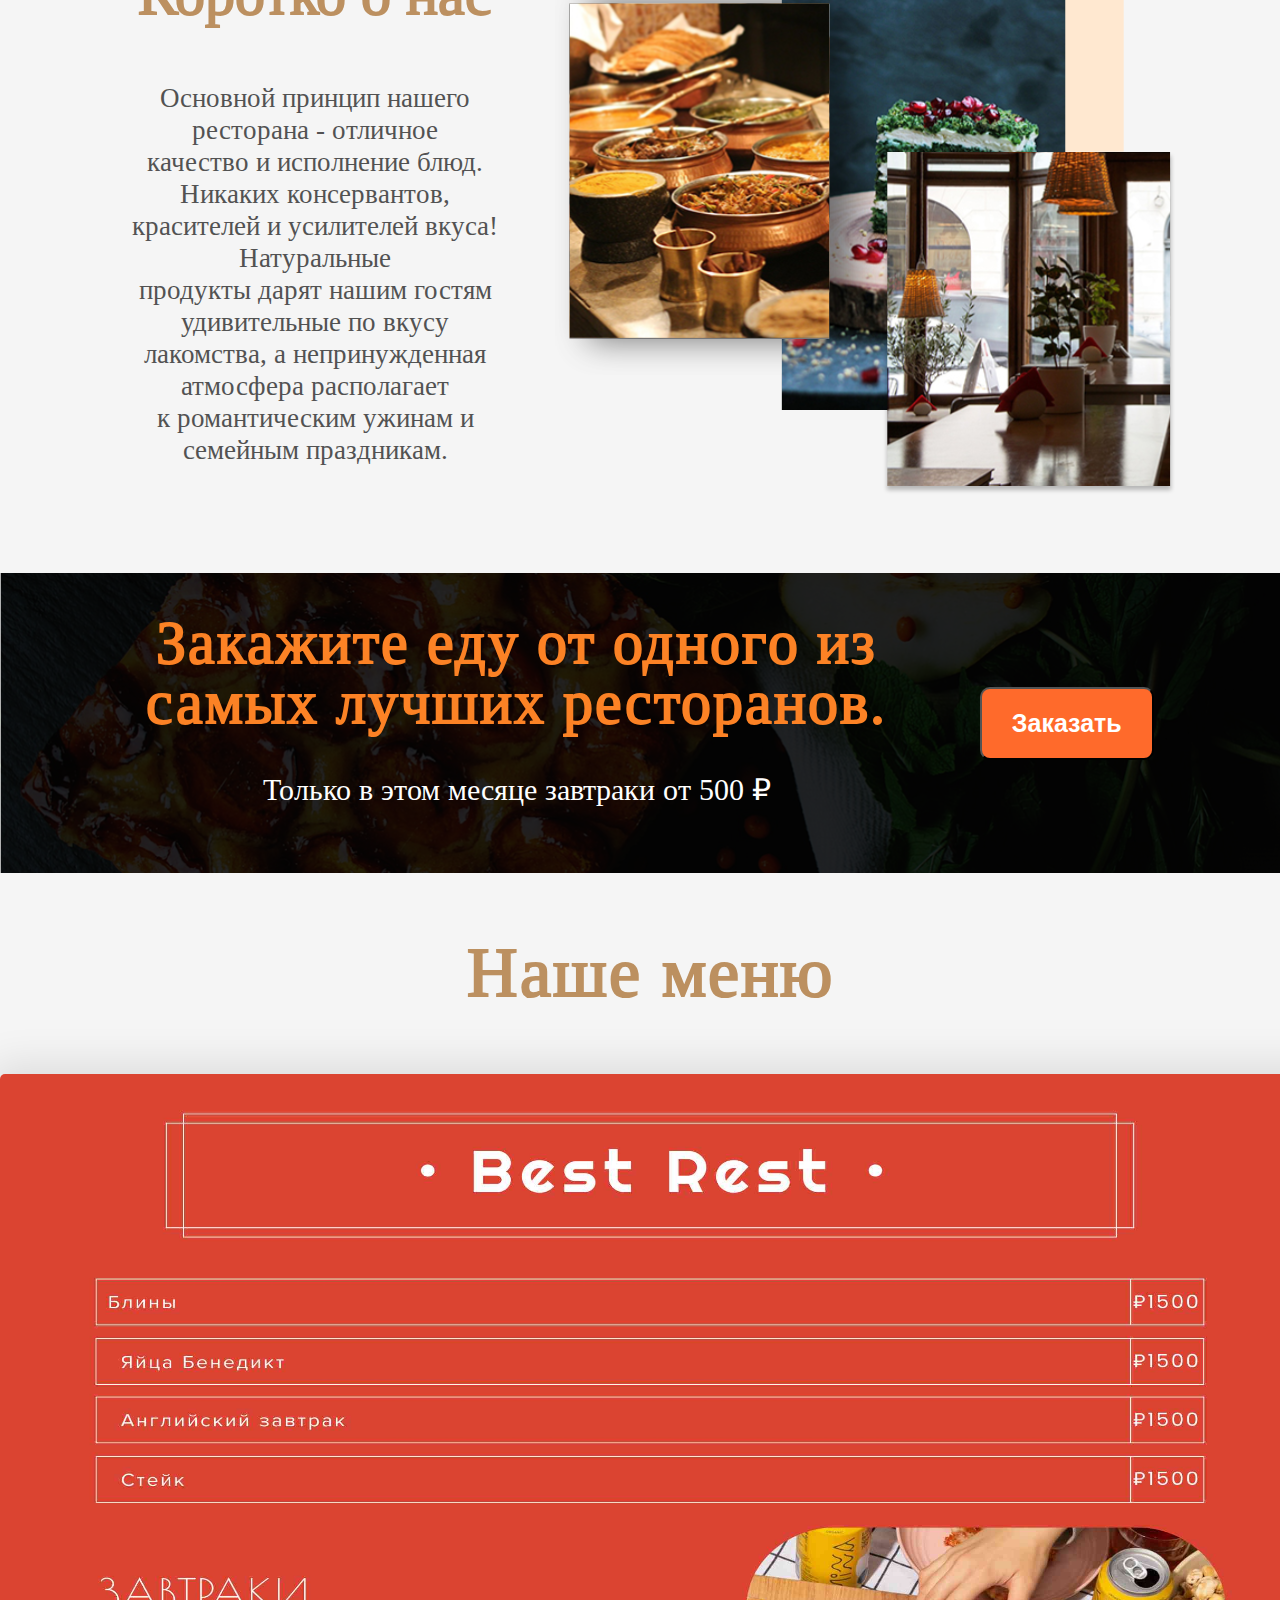
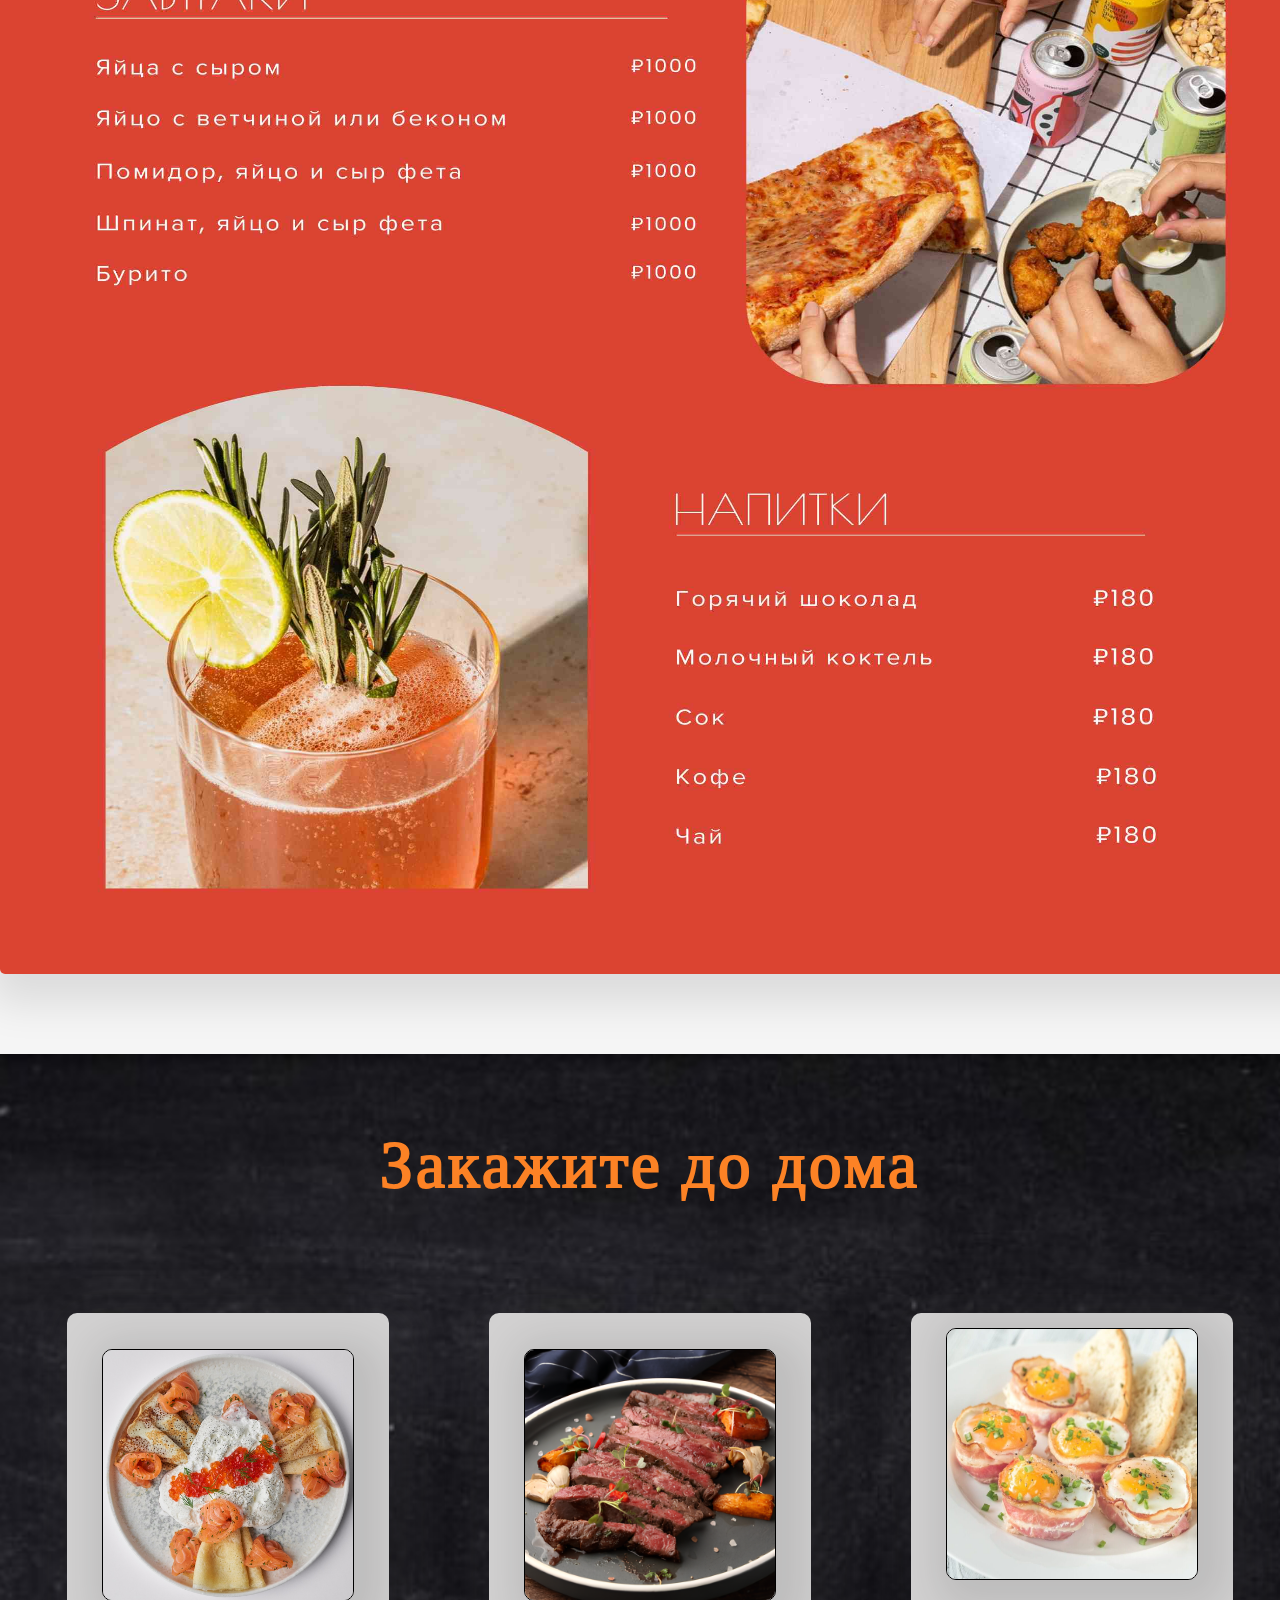
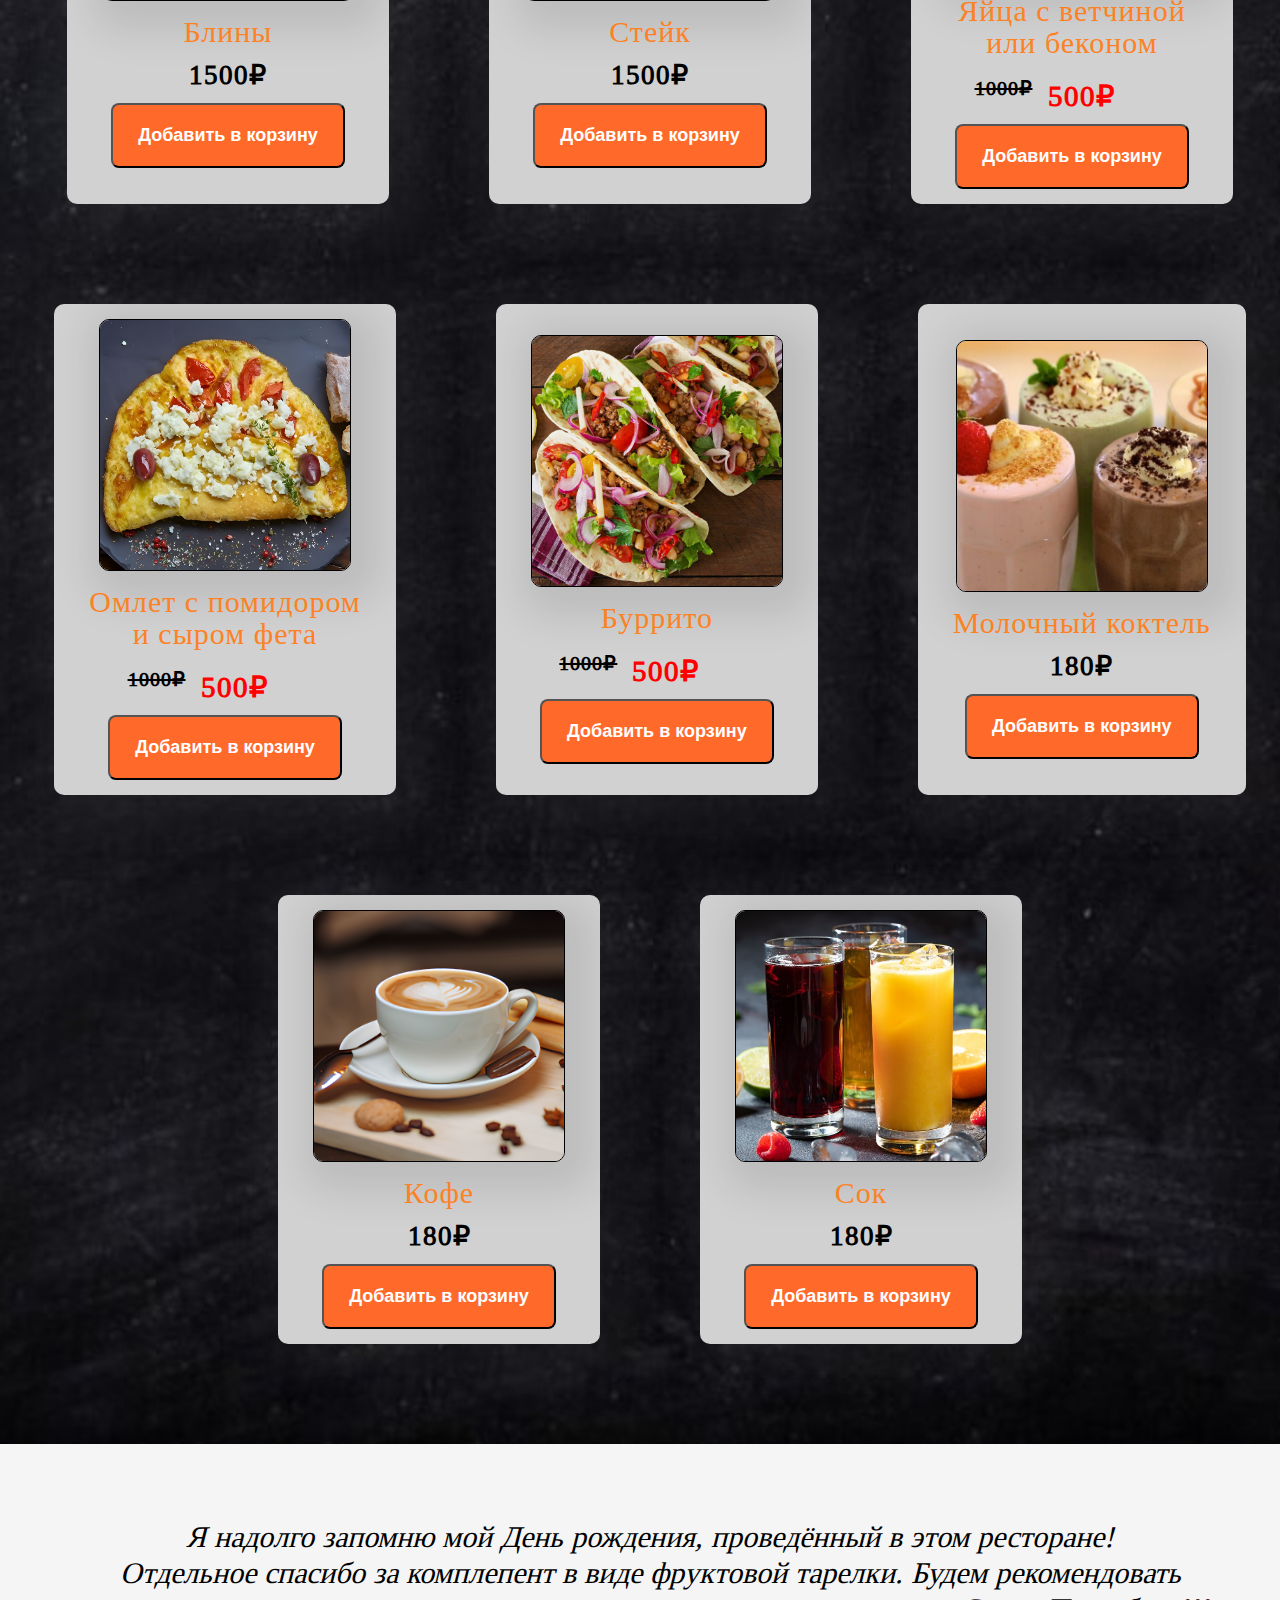
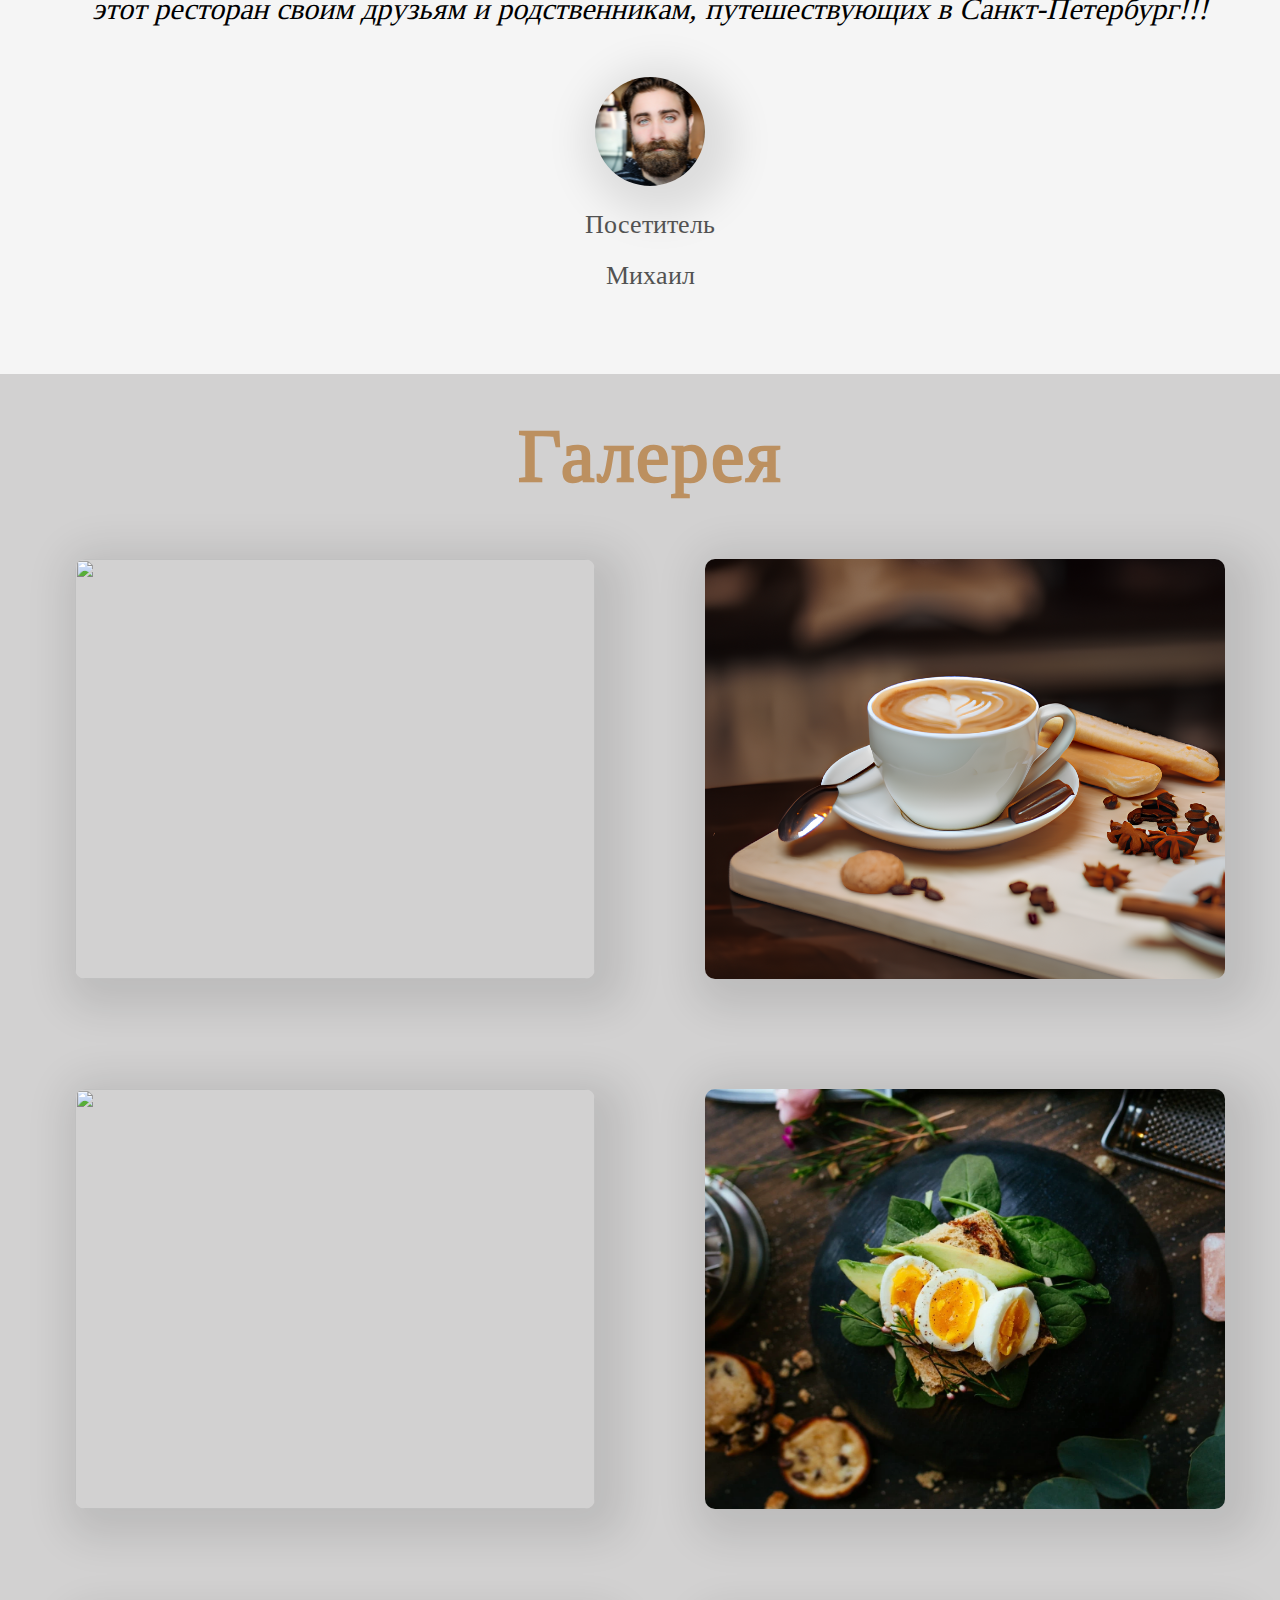
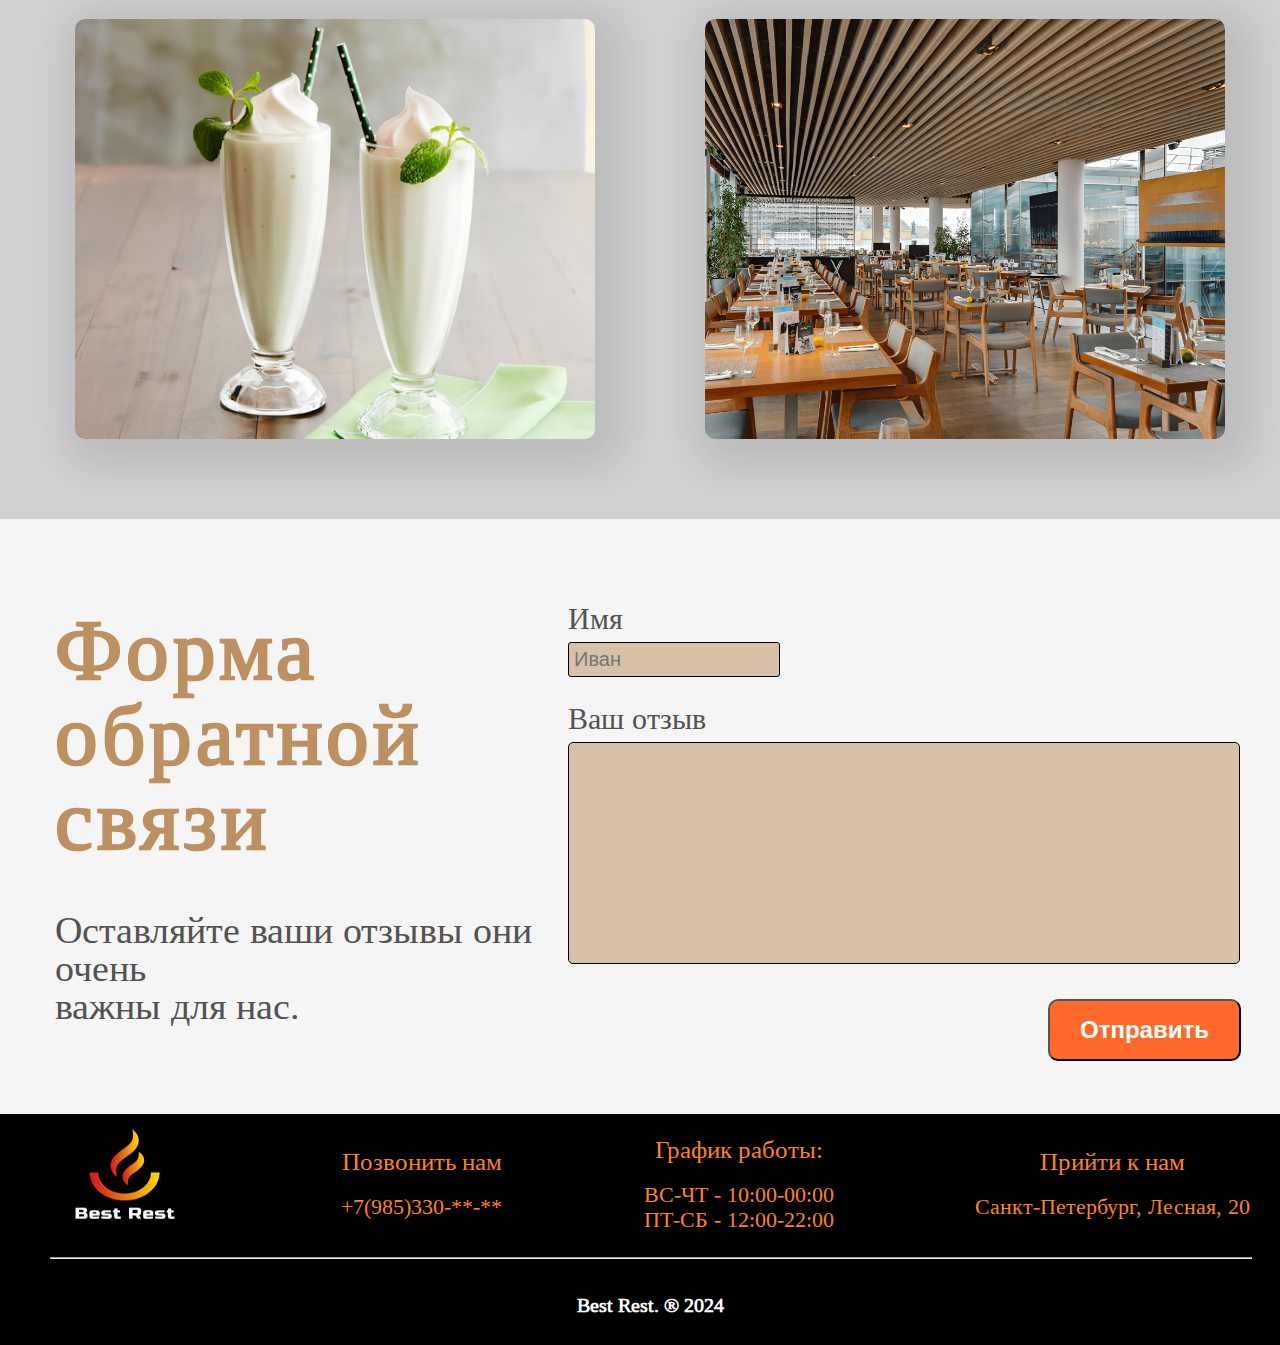
==== commit a643d11b: "7" ====
--- a/index.html
+++ b/index.html
@@ -12,8 +12,8 @@
         <nav>
             <ul class="ul_header">
                 <li class="nav_p"><a class="a_nav" href="#">Главная</a></li>
-                <li class="nav_p"><a class="a_nav" href="#nav_three">Меню</a></li>
-                <li class="nav_p"><a class="a_nav" href="#nav_four">Доставка</a></li>
+                <li class="nav_p"><a class="a_nav" href="#nav_two">Меню</a></li>
+                <li class="nav_p"><a class="a_nav" href="#nav_three">Доставка</a></li>
                 <li class="nav_p"><a class="a_nav" href="#">Корзина</a></li>
                 <li class="nav_p"><a class="a_nav" href="#">Профиль</a></li>
             </ul>
@@ -70,101 +70,80 @@
         <div class="discount">
             <div class="left_discount">
                 <h2 class="discount_h">Закажите еду от одного из <br> самых лучших ресторанов.</h2>
-                <p class="discount_p">Только в этом месяце блюдо от 500 ₽</p>
+                <p class="discount_p">Только в этом месяце завтраки от 500 ₽</p>
             </div>
             <div class="right_discount">
-                <button class="button_delivery">Заказать</button>
-            </div>
-        </div>
-        <div class="our_menu" id="nav_three">
+                <a href="#nav_three"><button class="button_delivery">Заказать</button></a>
+            </div>
+        </div>
+        <div class="our_menu" id="nav_two">
             <h2 class="menu_h">Наше меню</h2>
             <img class="menu" src="img/menu.png">
         </div>
-        <div class="delivery_menu" id="nav_four">
+        <div class="delivery_menu" id="nav_three">
             <h2 class="delivery_h">Закажите до дома</h2>
             <div class="foods">
                 <div class="food">
-                    <img class="img_food" src="img">
-                    <h3 class="food_h">Блюдо</h3>
-                    <p class="price_menu">цена</p>
-                    <button class="button_menu_delivery">Добавить в корзину</button>
-                </div>
-                <div class="food">
-                    <img class="img_food" src="img">
-                    <h3 class="food_h">Блюдо</h3>
-                    <p class="price_menu">цена</p>
-                    <button class="button_menu_delivery">Добавить в корзину</button>
-                </div>
-                <div class="food">
-                    <img class="img_food" src="img">
-                    <h3 class="food_h">Блюдо</h3>
-                    <p class="price_menu">цена</p>
-                    <button class="button_menu_delivery">Добавить в корзину</button>
-                </div>
-                <div class="food">
-                    <img class="img_food" src="img">
-                    <h3 class="food_h">Блюдо</h3>
-                    <p class="price_menu">цена</p>
-                    <button class="button_menu_delivery">Добавить в корзину</button>
-                </div>
-                <div class="food">
-                    <img class="img_food" src="img">
-                    <h3 class="food_h">Блюдо</h3>
-                    <p class="price_menu">цена</p>
-                    <button class="button_menu_delivery">Добавить в корзину</button>
-                </div>
-                <div class="food">
-                    <img class="img_food" src="img">
-                    <h3 class="food_h">Блюдо</h3>
-                    <p class="price_menu">цена</p>
-                    <button class="button_menu_delivery">Добавить в корзину</button>
-                </div>
-                <div class="food">
-                    <img class="img_food" src="img">
-                    <h3 class="food_h">Блюдо</h3>
-                    <p class="price_menu">цена</p>
-                    <button class="button_menu_delivery">Добавить в корзину</button>
-                </div>
-                <div class="food">
-                    <img class="img_food" src="img">
-                    <h3 class="food_h">Блюдо</h3>
-                    <p class="price_menu">цена</p>
-                    <button class="button_menu_delivery">Добавить в корзину</button>
-                </div>
-                <div class="food">
-                    <img class="img_food" src="img">
-                    <h3 class="food_h">Блюдо</h3>
-                    <p class="price_menu">цена</p>
-                    <button class="button_menu_delivery">Добавить в корзину</button>
-                </div>
-                <div class="food">
-                    <img class="img_food" src="img">
-                    <h3 class="food_h">Блюдо</h3>
-                    <p class="price_menu">цена</p>
-                    <button class="button_menu_delivery">Добавить в корзину</button>
-                </div>
-                <div class="food">
-                    <img class="img_food" src="img">
-                    <h3 class="food_h">Блюдо</h3>
-                    <p class="price_menu">цена</p>
-                    <button class="button_menu_delivery">Добавить в корзину</button>
-                </div>
-                <div class="food">
-                    <img class="img_food" src="img">
-                    <h3 class="food_h">Блюдо</h3>
-                    <p class="price_menu">цена</p>
-                    <button class="button_menu_delivery">Добавить в корзину</button>
-                </div>
-                <div class="food">
-                    <img class="img_food" src="img">
-                    <h3 class="food_h">Блюдо</h3>
-                    <p class="price_menu">цена</p>
-                    <button class="button_menu_delivery">Добавить в корзину</button>
-                </div>
-                <div class="food">
-                    <img class="img_food" src="img">
-                    <h3 class="food_h">Блюдо</h3>
-                    <p class="price_menu">цена</p>
+                    <img class="img_food" src="img/pancakes.png">
+                    <h3 class="food_h">Блины</h3>
+                    <p class="price_menu">1500₽</p>
+                    <button class="button_menu_delivery">Добавить в корзину</button>
+                </div>
+                <div class="food">
+                    <img class="img_food" src="img/meat_delivery.png">
+                    <h3 class="food_h">Стейк</h3>
+                    <p class="price_menu">1500₽</p>
+                    <button class="button_menu_delivery">Добавить в корзину</button>
+                </div>
+                <div class="food">
+                    <img class="img_food" src="img/eggs_bacon.png">
+                    <h3 class="food_h">
+                        Яйца с ветчиной <br> 
+                        или беконом
+                    </h3>
+                    <div class="lowprice_div">
+                        <p class="price_menu"><strike class="strike">1000₽</strike></p>
+                        <p class="lowprice_menu"><sub>500₽</sub></p>
+                    </div>
+                    <button class="button_menu_delivery">Добавить в корзину</button>
+                </div>
+                <div class="food">
+                    <img class="img_food" src="img/eggs_tomato.png">
+                    <h3 class="food_h">
+                        Омлет с помидором <br>
+                        и сыром фета    
+                    </h3>
+                    <div class="lowprice_div">
+                        <p class="price_menu"><strike class="strike">1000₽</strike></p>
+                        <p class="lowprice_menu"><sub>500₽</sub></p>
+                    </div>
+                    <button class="button_menu_delivery">Добавить в корзину</button>
+                </div>
+                <div class="food">
+                    <img class="img_food" src="img/burrito.png">
+                    <h3 class="food_h">Буррито</h3>
+                    <div class="lowprice_div">
+                        <p class="price_menu"><strike class="strike">1000₽</strike></p>
+                        <p class="lowprice_menu"><sub>500₽</sub></p>
+                    </div>
+                    <button class="button_menu_delivery">Добавить в корзину</button>
+                </div>
+                <div class="food">
+                    <img class="img_food" src="img/milkShake_delivery.png">
+                    <h3 class="food_h">Молочный коктель</h3>
+                    <p class="price_menu">180₽</p>
+                    <button class="button_menu_delivery">Добавить в корзину</button>
+                </div>
+                <div class="food">
+                    <img class="img_food" src="img/coffee_delivery.png">
+                    <h3 class="food_h">Кофе</h3>
+                    <p class="price_menu">180₽</p>
+                    <button class="button_menu_delivery">Добавить в корзину</button>
+                </div>
+                <div class="food">
+                    <img class="img_food" src="img/juice.png">
+                    <h3 class="food_h">Сок</h3>
+                    <p class="price_menu">180₽</p>
                     <button class="button_menu_delivery">Добавить в корзину</button>
                 </div>
             </div>
@@ -182,12 +161,12 @@
         <div class="imges_main">
             <h2 class="imges_h">Галерея</h2>
             <div class="imges_rest">
+                <img class="img_rest" src="img/rest_zal.png">
                 <img class="img_rest" src="img/coffee.png">
-                <img class="img_rest" src="img/rest_zal.png">
                 <img class="img_rest" src="img/meat.png">
-                <img class="img_rest" src="">
-                <img class="img_rest" src="">
-                <img class="img_rest" src="">
+                <img class="img_rest" src="img/eggs.png">
+                <img class="img_rest" src="img/milkShake.png">
+                <img class="img_rest" src="img/rest_zal1.png">
             </div>
         </div>
         <div class="forma">
--- a/style.css
+++ b/style.css
@@ -28,14 +28,14 @@
     display: flex;
     justify-content: space-between;
     align-items: center;
-    background-color: black;
+    background-color: black;    
     padding: 0px 70px;
     height: max-content;
 }
 
 .logo{
-    width: 180px;
-    height: 150px;
+    width: 150px;
+    height: 120px;
 }
 
 .ul_header{
@@ -46,11 +46,11 @@
 }
 
 .nav_p{
-    font-size: 35px;   
+    font-size: 30px;   
 }
 
 main{
-    margin-top: 60px;
+    margin-top: 30px;
 }
 
 .main_div{
@@ -96,8 +96,8 @@
 .button_menu{
     background-color: rgb(255, 106, 43);
     color: white;
-    border-radius: 15px;
-    padding: 25px 35px;
+    border-radius: 10px;
+    padding: 20px 30px;
     font-weight: bold;
     font-size: 23px;
     width: max-content;
@@ -126,7 +126,7 @@
     border-radius: 10px;
     background-color: white ;
     text-align: center;
-    padding: 30px 45px 10px 45px;
+    padding: 30px 40px 10px 40px;
 }
 
 .advantage_main{
@@ -148,7 +148,7 @@
     display: flex;
     justify-content: space-around;
     align-items: center;
-    margin-top: 120px;
+    margin-top: 90px;
     padding: 0px 125px;
     gap: 50px;
 }
@@ -162,13 +162,13 @@
 
 .story_h{
     color: rgb(188, 144,96);
-    font-size: 63px;
+    font-size: 60px;
 }
 
 .story_p{
     color: rgb(82, 82, 82);
-    font-size: 30px;
-    line-height: 35px;
+    font-size: 27px;
+    line-height: 32px;
 }
 
 .right_story{
@@ -178,8 +178,8 @@
 }
 
 .story_img{
-    height: 600px;
-    width: 640px;
+    height: 580px;
+    width: 620px;
 }
 
 .discount{
@@ -189,7 +189,7 @@
     display: flex;
     justify-content: space-around;
     margin-top: 70px;
-    padding: 60px 125px;
+    padding: 40px 125px;
     gap: 50px;
 }
 
@@ -204,15 +204,15 @@
 
 .discount_h{
     color: rgb(252, 130, 37);
-    letter-spacing: 3px;
-    font-size: 69px;
-    line-height: 69px;
+    letter-spacing: 2px;
+    font-size: 60px;
+    line-height: 60px;
     margin: 0%;
 }
 
 .discount_p{
     color: white;
-    font-size: 35px;
+    font-size: 30px;
 }
 
 .right_discount{
@@ -224,10 +224,10 @@
 .button_delivery{
     background-color: rgb(255, 106, 43);
     color: white;
-    border-radius: 15px;
-    padding: 25px 35px;
+    border-radius: 10px;
+    padding: 20px 30px;
     font-weight: bold;
-    font-size: 27px;
+    font-size: 25px;
     width: max-content;
     transition: 0.5s;
 }
@@ -241,14 +241,14 @@
     display: flex;
     flex-direction: column;
     align-items: center;
-    margin-top: 50px;
+    margin-top: 30px;
     gap: 30px;
 }
 
 .menu_h{
     color: rgb(188, 144,96);
     letter-spacing: 2px;
-    font-size: 75px;
+    font-size: 70px;
 }
 
 .menu{
@@ -275,31 +275,92 @@
     margin-top: 100px;
     color: rgb(252, 130, 37);
     letter-spacing: 3px;
-    font-size: 70px;
+    font-size: 65px;
 }
 
 .foods{
-
+    margin-top: 30px;
+    display: flex;
+    justify-content: center;
+    flex-wrap: wrap;
+    vertical-align: top;
+    padding: 0px 50px 100px 50px;
+    gap: 100px;
 }
 
 .food{
-
+    display: flex;
+    flex-direction: column;
+    justify-content: center;
+    align-items: center;
+    background-color: rgb(210, 209, 209);
+    box-shadow: 10px 10px 40px 20px #7776761a;
+    border-radius: 10px;
+    gap: 15px;
+    padding: 15px 35px;
 }
 
 .img_food{
-
+    height: 250px;
+    width: 250px;
+    border-radius: 10px;
+    box-shadow: 10px 10px 40px 20px #0000001a;
+    border: 1px solid black;
 }
 
 .food_h{
-
+    font-size: 30px;
+    line-height: 32px;
+    letter-spacing: 1px;
+    margin: 0%;
+    color: rgb(252, 130, 37);
+    text-align: center;
+    font-weight: 500;
+    font-family: serif;
 }
 
 .price_menu{
-
+    font-weight: 700;
+    font-size: 27px;
+    letter-spacing: 1px;
+    margin: 0%;
+}
+
+.lowprice_div{
+    display: flex;
+    gap: 15px;
+    width: max-content;
+    padding-right: 55px;
+}
+
+.strike{
+    font-weight: 700;
+    letter-spacing: 1px;
+    font-size: 20px;
+}
+
+.lowprice_menu{
+    font-weight: 700;
+    font-size: 35px;
+    letter-spacing: 1px;
+    margin: 0%;
+    color: red;
 }
 
 .button_menu_delivery{
-    
+    background-color: rgb(255, 106, 43);
+    border-radius: 8px;
+    color: white;
+    padding: 20px 25px;
+    font-weight: bold;
+    font-size: 18px;
+    width: max-content;
+    transition: 0.5s;
+}
+
+.button_menu_delivery:hover{
+    background-color:rgb(253, 116, 57);
+    color: black;
 }
 
 .feedback{
@@ -308,32 +369,32 @@
     align-items: center;
     justify-content: center;
     text-align: center;
-    padding: 80px 0px 90px 0px;
+    padding: 50px 0px 60px 0px;
 }
 
 .feedback_h{
-    font-size: 37px;
+    font-size: 30px;
     font-style: italic;
     font-weight: 400;
-    line-height: 43px;
+    line-height: 36px;
     margin-bottom: 50px;
 }
 
 .img_profile{
-    width: 125px;
-    height: 124px;
+    width: 110px;
+    height: 109px;
     border-radius: 100%;
     box-shadow: 10px 10px 40px 20px #0000001A;
 }
 
 .feedback_p{
-    font-size: 30px;
+    font-size: 26px;
     color: rgb(82, 82, 82);
     margin-bottom: 0%;
 }
 
 .feedback_name{
-    font-size: 30px;
+    font-size: 26px;
     color: rgb(82, 82, 82);
 }
 
@@ -351,7 +412,7 @@
     margin: 0%;
     color: rgb(188, 144,96);
     letter-spacing: 2px;
-    font-size: 80px;
+    font-size: 75px;
 }
 
 .imges_rest{
@@ -359,12 +420,12 @@
     justify-content: center;
     align-items: center;
     flex-wrap: wrap;
-    gap: 100px;
+    gap: 110px;
 }
 
 .img_rest{
-    height: 440px;
-    width: 540px;
+    height: 420px;
+    width: 520px;
     border-radius: 10px;
     box-shadow: 10px 10px 40px 20px #0000001A;
 
@@ -372,27 +433,29 @@
 
 .forma{
     display: flex;
-    padding: 80px 40px 50px 40px;
+    padding: 80px 55px 50px 55px;
     justify-content: space-between;
 }
 
 .left_form{
     display: flex;
     flex-direction: column;
+    margin-top: 10px;
+    gap: 10px;
 }
 
 .form_h{
     color: rgb(188, 144,96);
-    font-size: 95px;
-    line-height: 95px;
-    letter-spacing: 5px;
+    font-size: 85px;
+    line-height: 85px;
+    letter-spacing: 4px;
     margin: 0%;
 }
 
 .form_p{
     color: rgb(82, 82, 82);
-    font-size: 45px;
-    line-height: 45px;
+    font-size: 38px;
+    line-height: 38px;
 }
 
 .right_form{
@@ -403,15 +466,15 @@
 }
 
 .form_i{
-    font-size: 33px;
+    font-size: 30px;
     margin: 5px;
     color: rgb(82, 82, 82);
 }
 
 .input_name{
-    width: 220px;
+    width: 200px;
     border-radius: 3px;
-    font-size: 24px;
+    font-size: 20px;
     margin: 5px 5px 25px 5px;
     padding: 5px;
     border: 1px solid black;
@@ -421,22 +484,22 @@
 .input_massage{
     resize: none;
     border-radius: 5px;
-    font-size: 24px;
+    font-size: 20px;
     margin: 5px;
     padding: 5px;
     border: 1px solid black;
     background-color: rgba(188, 144, 96, 0.51);
     vertical-align: top;
-    height: 230px;
-    width: 680px;
+    height: 210px;
+    width: 660px;
 }
 
 .button_form{
     background-color: rgb(255, 106, 43);
     color: white;
     border-radius: 10px;
-    margin: 30px 0px 0px 495px;
-    padding: 15px 35px;
+    margin: 30px 0px 0px 485px;
+    padding: 15px 30px;
     font-weight: bold;
     font-size: 24px;
     width: max-content;
@@ -461,6 +524,7 @@
     display: flex;
     justify-content: space-between;
     height: max-content;
+    margin-bottom: 15px;
 }
 
 .footer_info{
@@ -475,13 +539,13 @@
     color: rgb(252, 130, 37);
     margin: 0%;
     margin-bottom: 20px;
-    font-size: 27px;
+    font-size: 25px;
 }
 
 .top_fot_p{
     color: rgb(252, 130, 37);
     margin: 0%;
-    font-size: 23px;
+    font-size: 22px;
 }
 
 .hr_footer{
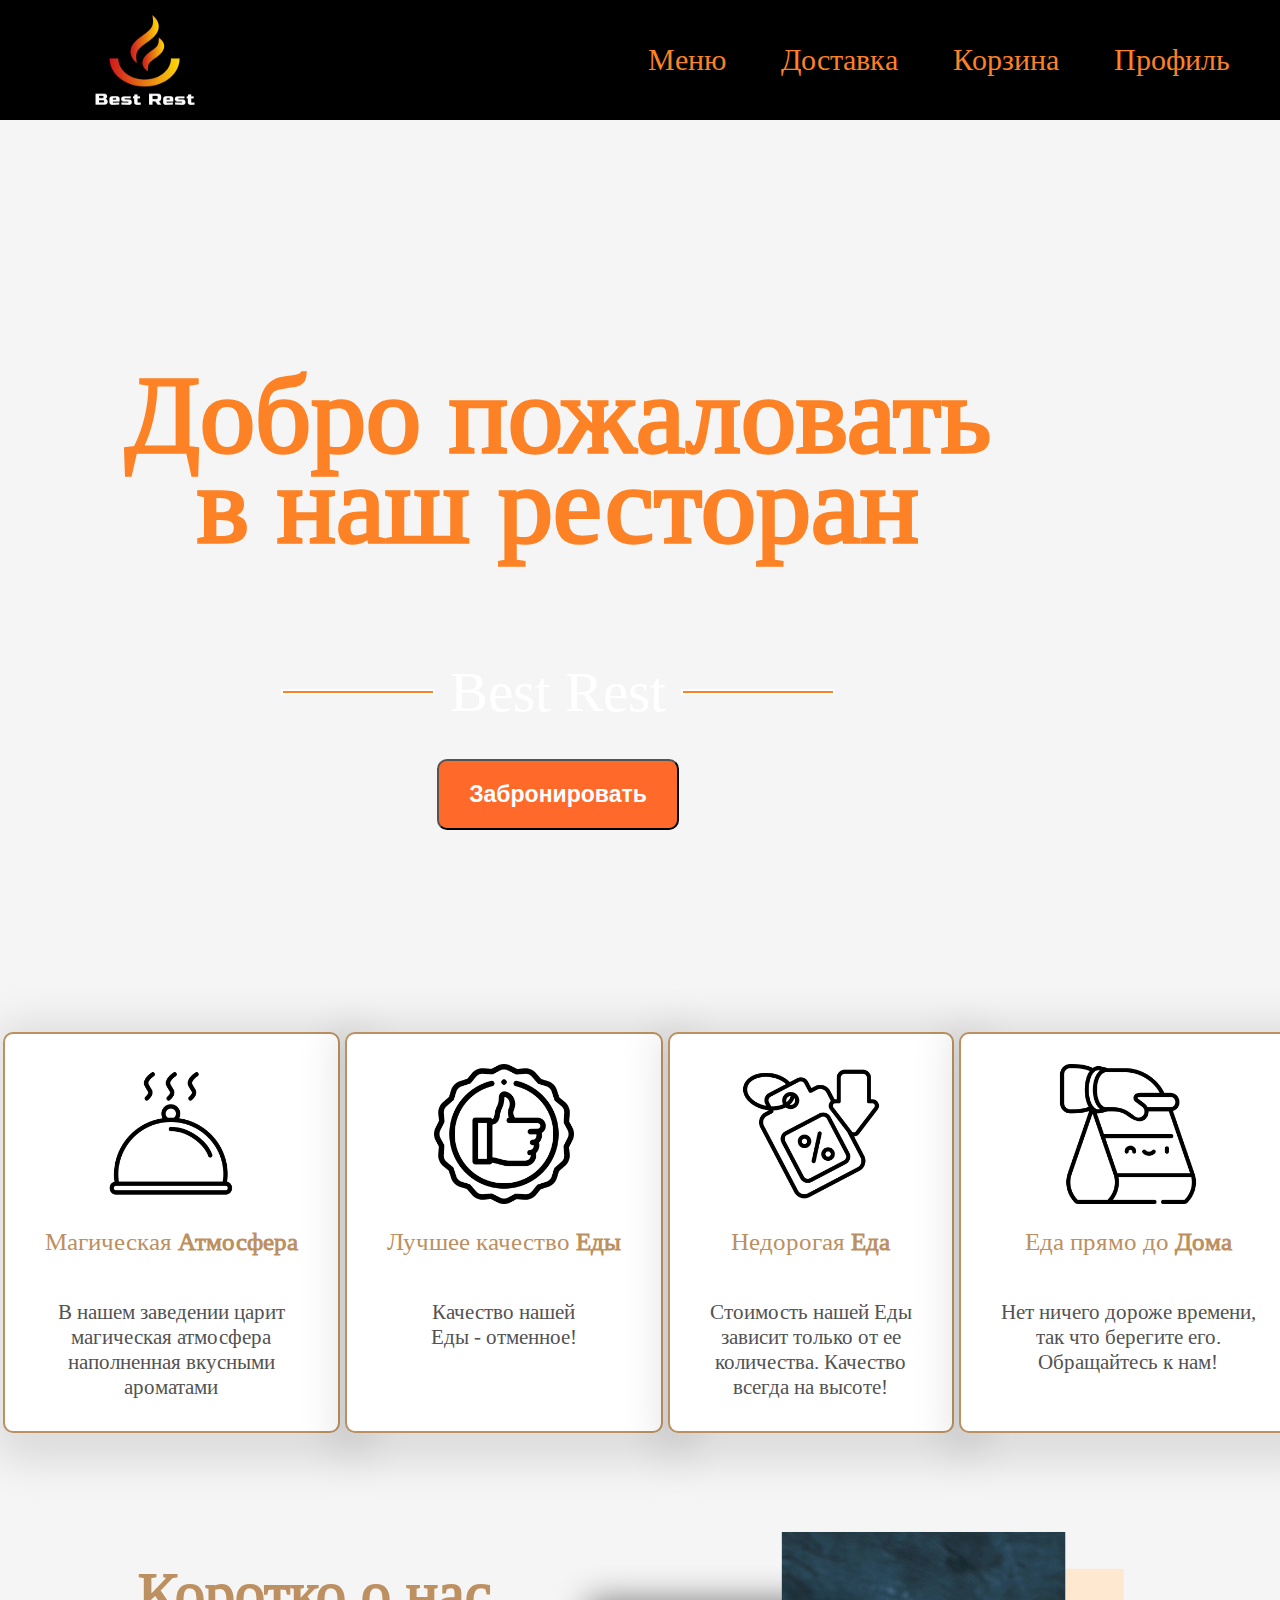
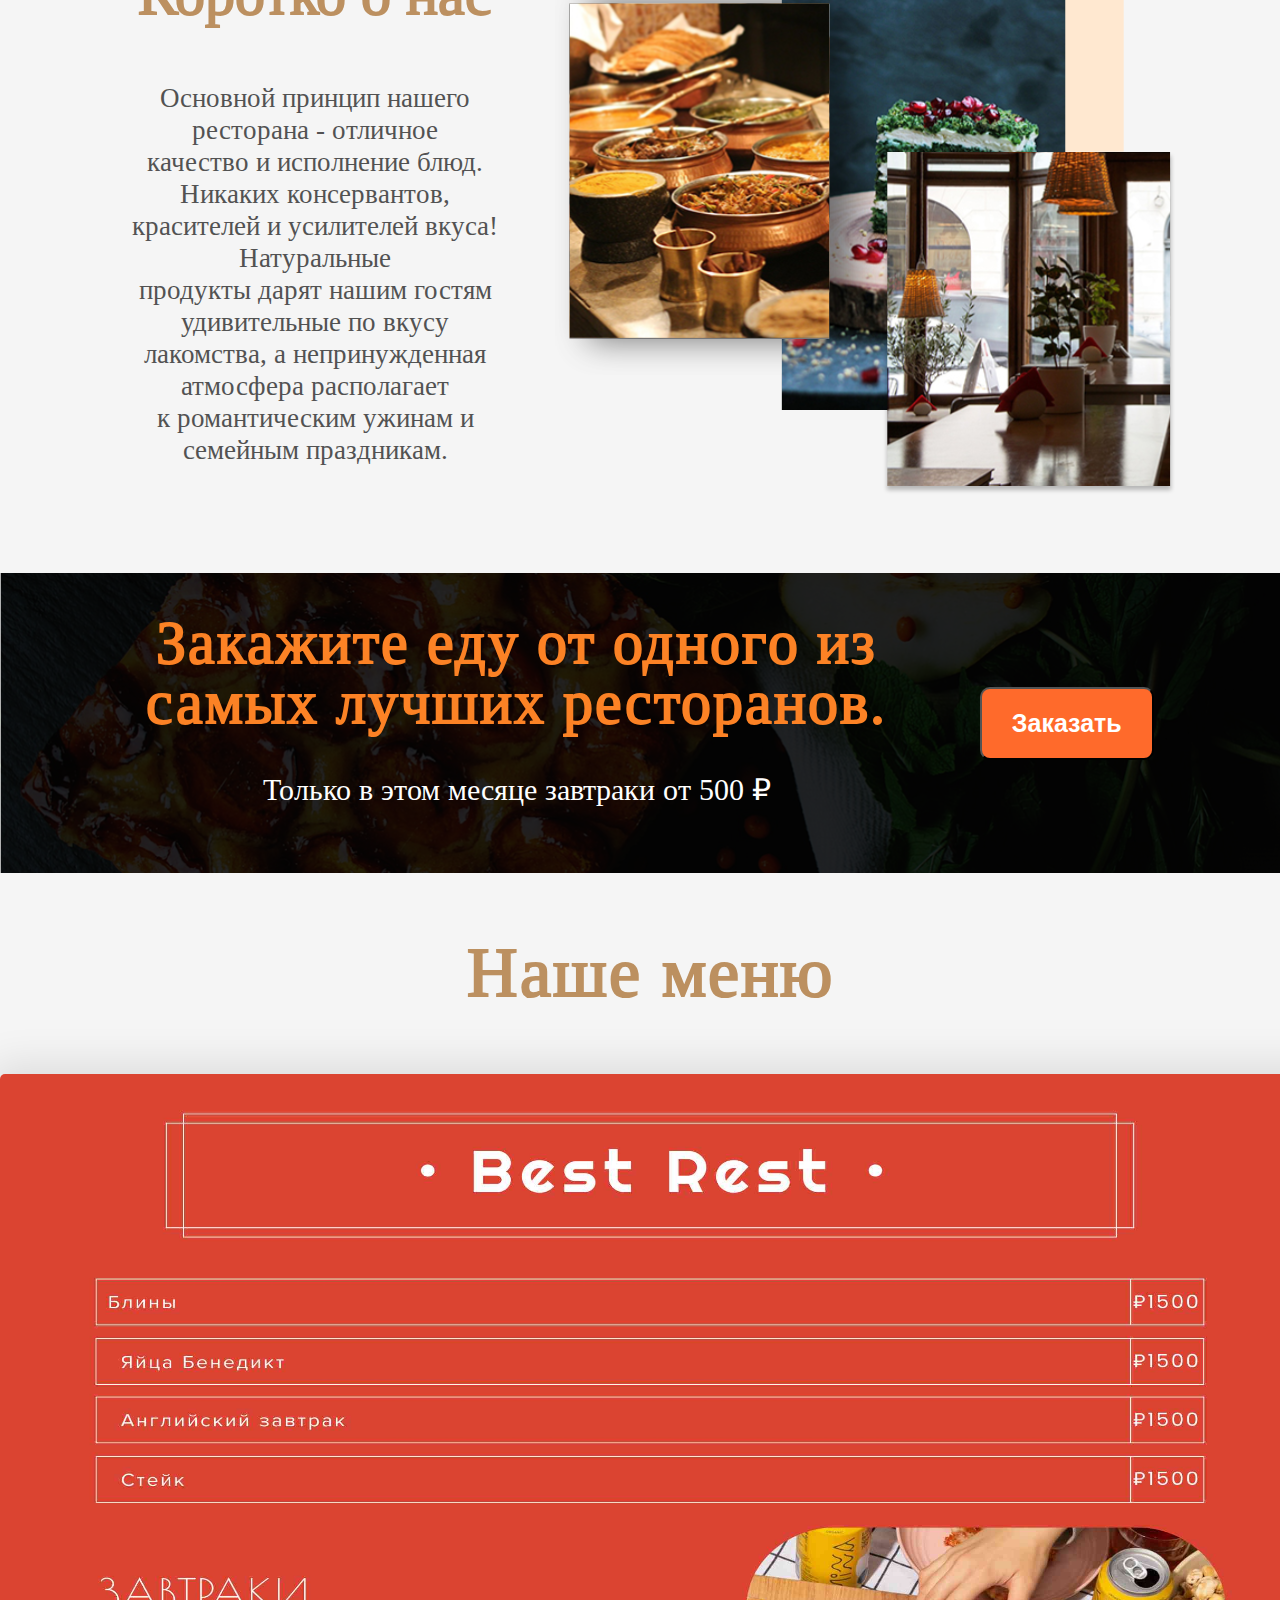
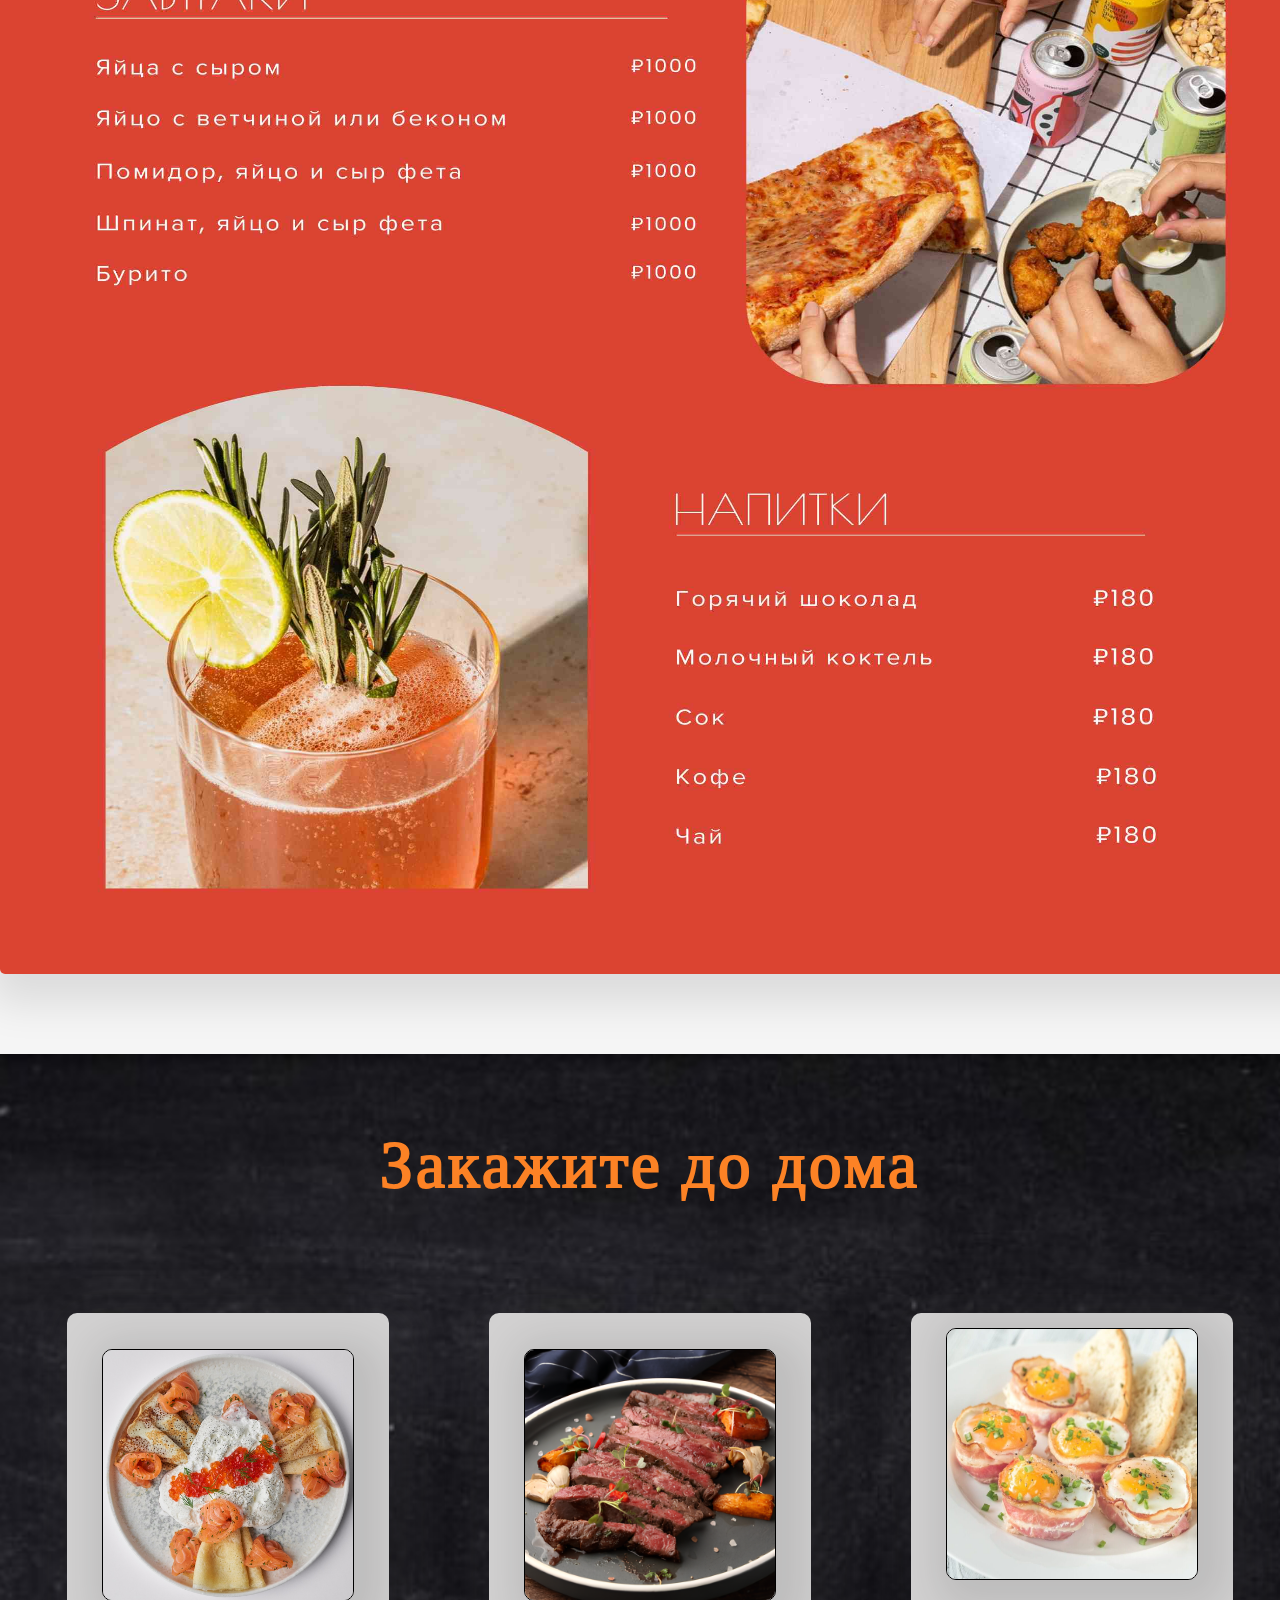
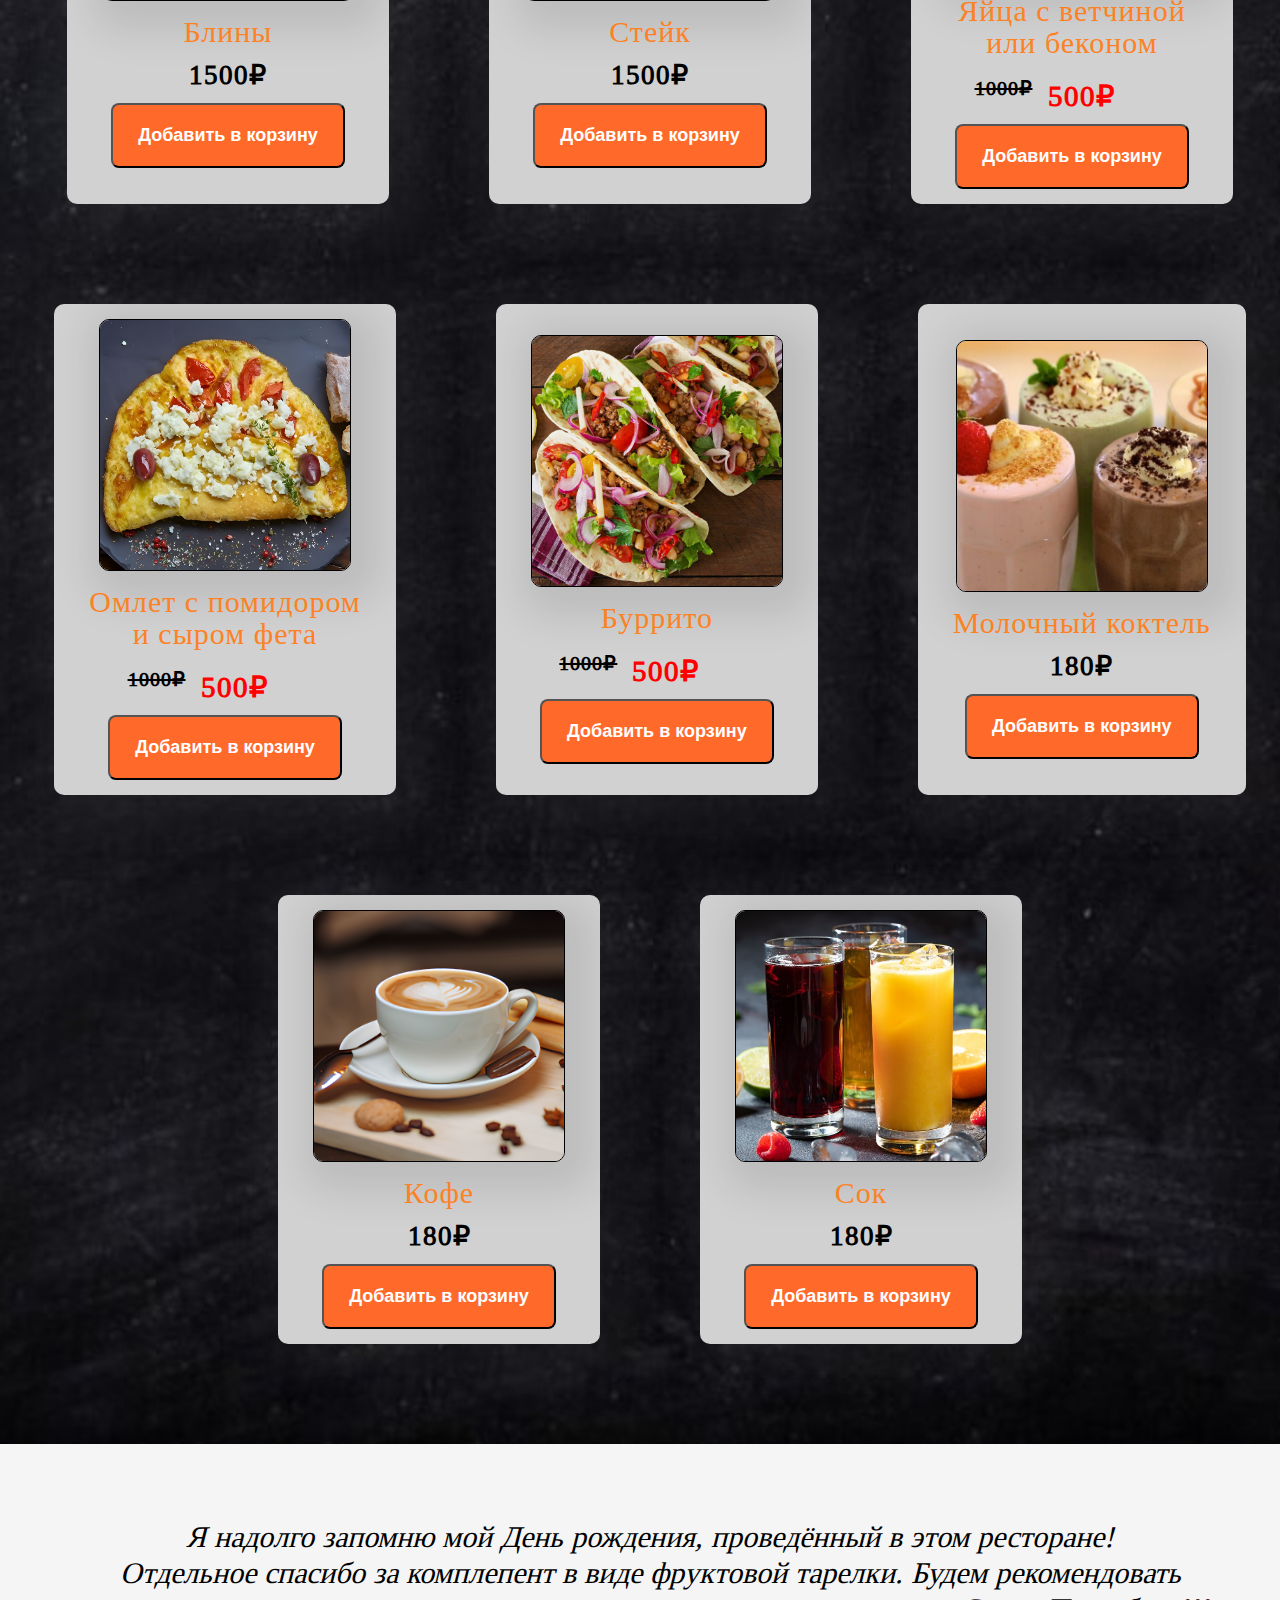
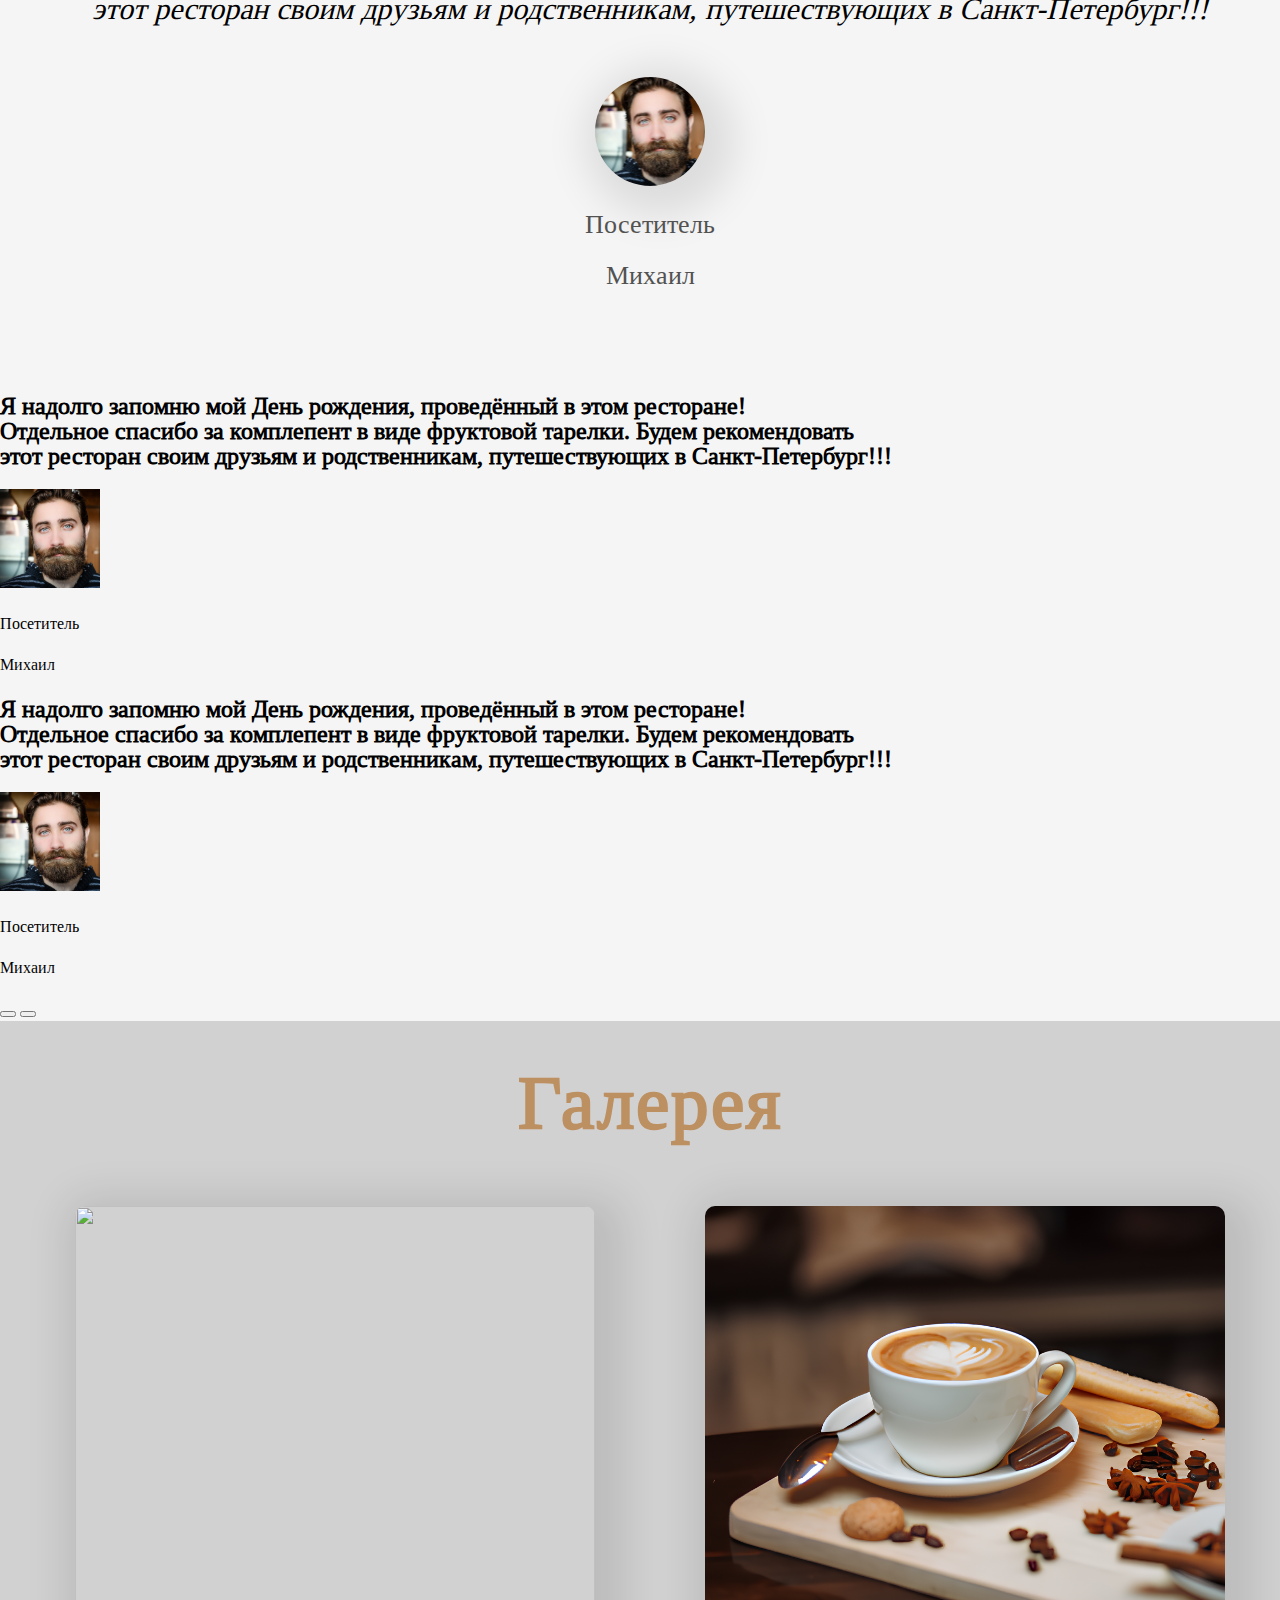
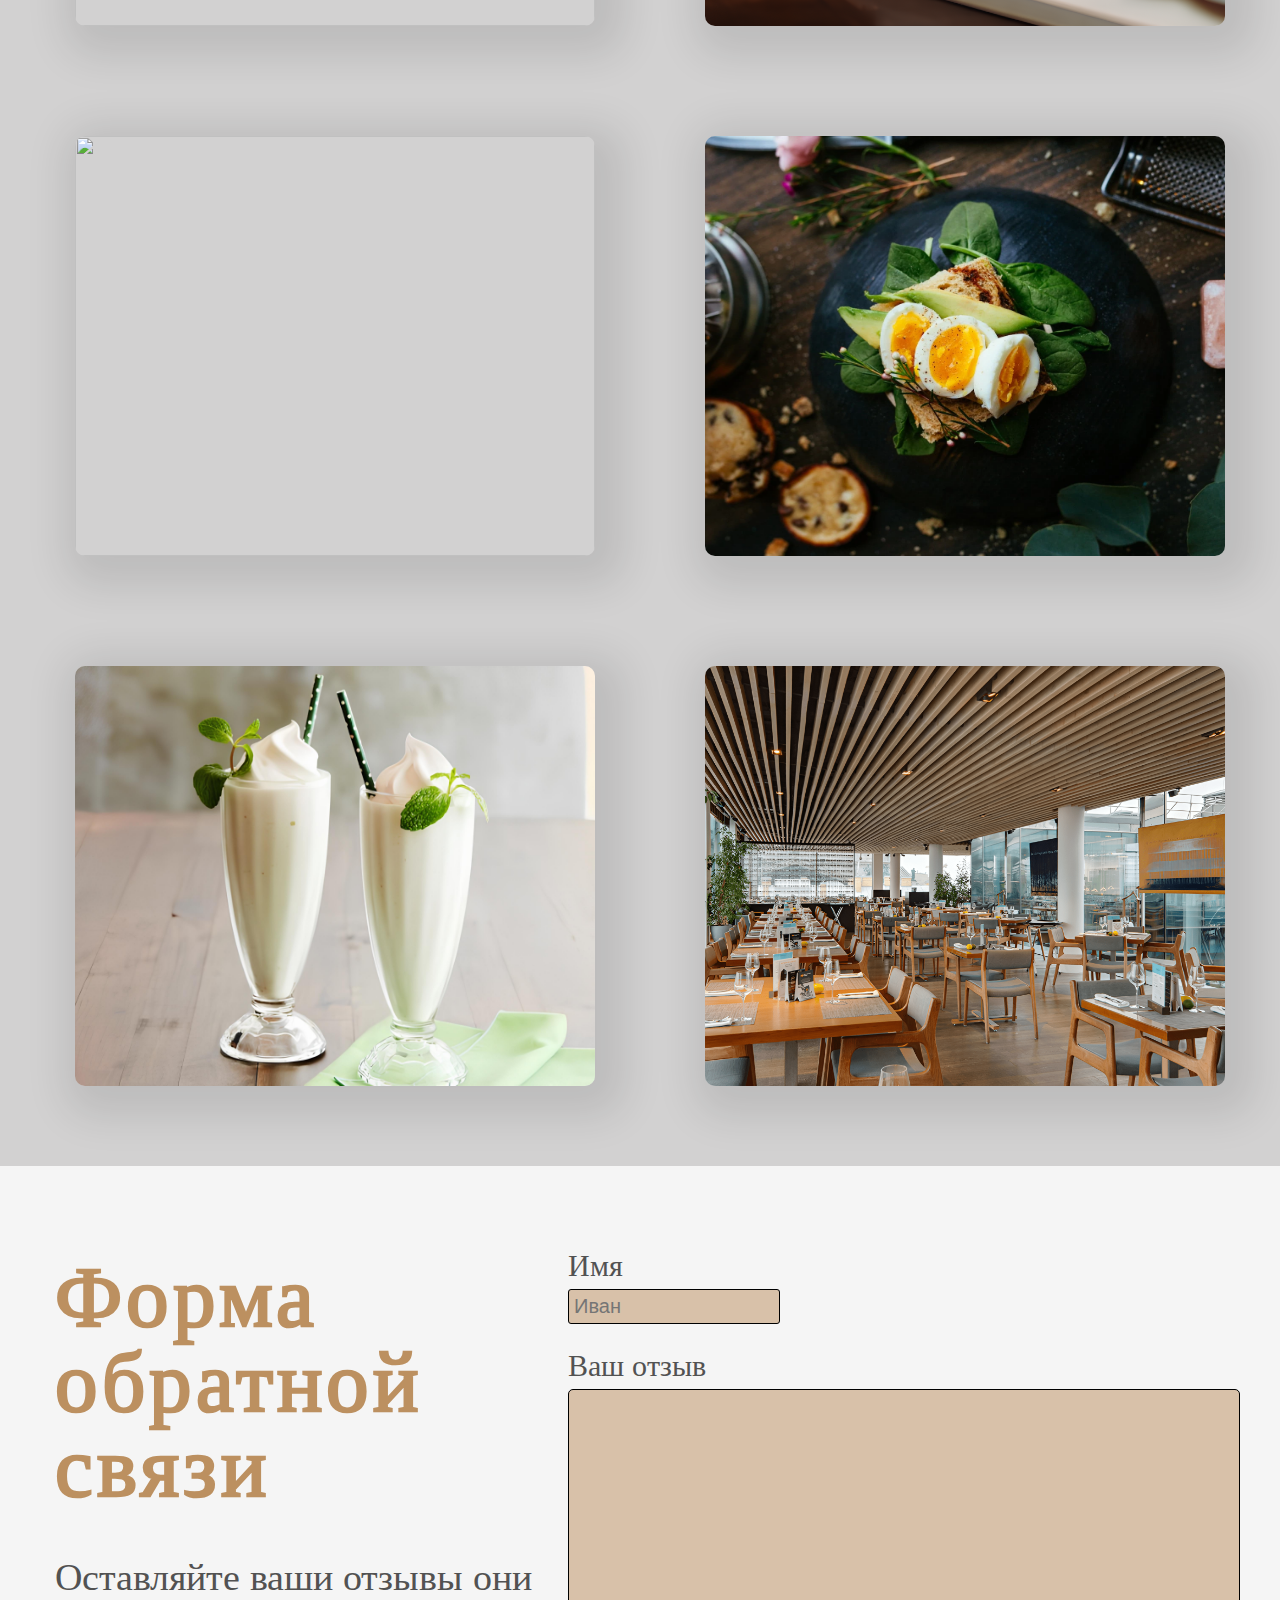
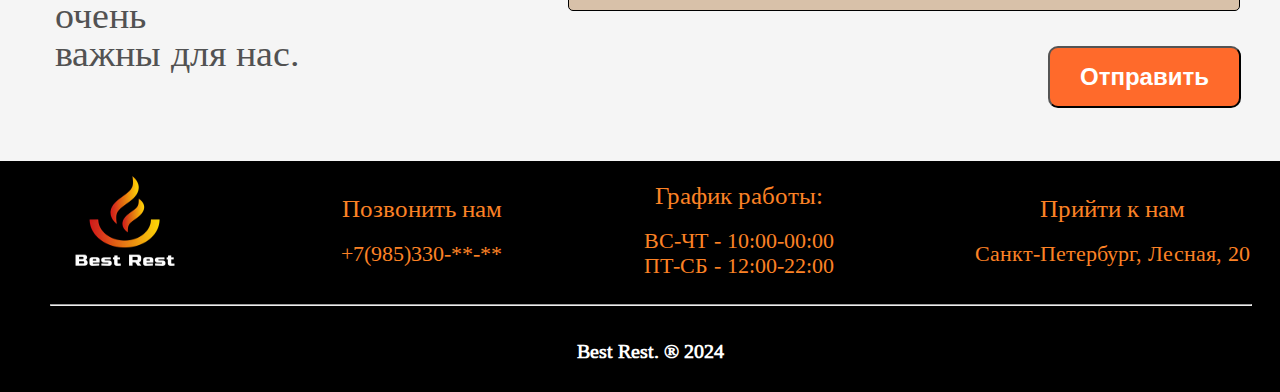
==== commit e1f743b7: "8" ====
--- a/index.html
+++ b/index.html
@@ -1,5 +1,5 @@
 <!DOCTYPE html>
-<html>
+<html lang="ru">
 <head>
     <meta charset="UTF-8">
     <meta name="viewport" content="width=device-width, initial-scale=1.0">
@@ -11,10 +11,9 @@
         <img class="logo" src="img/logo.png">
         <nav>
             <ul class="ul_header">
-                <li class="nav_p"><a class="a_nav" href="#">Главная</a></li>
                 <li class="nav_p"><a class="a_nav" href="#nav_two">Меню</a></li>
                 <li class="nav_p"><a class="a_nav" href="#nav_three">Доставка</a></li>
-                <li class="nav_p"><a class="a_nav" href="#">Корзина</a></li>
+                <li class="nav_p"><a class="a_nav" href="shopping_cart.html">Корзина</a></li>
                 <li class="nav_p"><a class="a_nav" href="#">Профиль</a></li>
             </ul>
         </nav>
@@ -51,7 +50,7 @@
                 <p class="advantage_p">Нет ничего дороже времени,<br> так что берегите его. <br> Обращайтесь к нам!</p>
             </div>
         </div>
-        <div class="our_story" id="nav_two">
+        <div class="our_story">
             <div class="left_story">
                 <h2 class="story_h">Коротко о нас</h2>
                 <p class="story_p">
@@ -148,15 +147,47 @@
                 </div>
             </div>
         </div>
-        <div class="feedback">
-            <h2 class="feedback_h">
-                Я надолго запомню мой День рождения, проведённый в этом ресторане! <br>
-                Отдельное спасибо за комплепент в виде фруктовой тарелки. Будем рекомендовать <br>
-                этот ресторан своим друзьям и родственникам, путешествующих в Санкт-Петербург!!! <br>
-            </h2>
-            <img src="img/profile_photo.svg" class="img_profile">
-            <p class="feedback_p">Посетитель</p>
-            <p class="feedback_name">Михаил</p>
+        <div class="slider">
+            <div class="slider_line">
+                <div class="slider_one">
+                    <div class="feedback_one">
+                        <h2 class="feedback_h1">
+                            Я надолго запомню мой День рождения, проведённый в этом ресторане! <br>
+                            Отдельное спасибо за комплепент в виде фруктовой тарелки. Будем рекомендовать <br>
+                            этот ресторан своим друзьям и родственникам, путешествующих в Санкт-Петербург!!! <br>
+                        </h2>
+                        <img src="img/profile_photo.svg" class="img_profile1">
+                        <p class="feedback_p1">Посетитель</p>
+                        <p class="feedback_name1">Михаил</p>
+                    </div>
+                </div>
+                <div class="slider_two">
+                    <div class="feedback_two">
+                        <h2 class="feedback_h2">
+                            Я надолго запомню мой День рождения, проведённый в этом ресторане! <br>
+                            Отдельное спасибо за комплепент в виде фруктовой тарелки. Будем рекомендовать <br>
+                            этот ресторан своим друзьям и родственникам, путешествующих в Санкт-Петербург!!! <br>
+                        </h2>
+                        <img src="img/profile_photo.svg" class="img_profile2">
+                        <p class="feedback_p2">Посетитель</p>
+                        <p class="feedback_name2">Михаил</p>
+                    </div>
+                </div>
+                <div class="slider_three">
+                    <div class="feedback_three">
+                        <h2 class="feedback_h3">
+                            Я надолго запомню мой День рождения, проведённый в этом ресторане! <br>
+                            Отдельное спасибо за комплепент в виде фруктовой тарелки. Будем рекомендовать <br>
+                            этот ресторан своим друзьям и родственникам, путешествующих в Санкт-Петербург!!! <br>
+                        </h2>
+                        <img src="img/profile_photo.svg" class="img_profile3">
+                        <p class="feedback_p3">Посетитель</p>
+                        <p class="feedback_name3">Михаил</p>
+                    </div>
+                </div>
+            </div>
+            <button class="slider_left"></button>
+            <button class="slider_right"></button>
         </div>
         <div class="imges_main">
             <h2 class="imges_h">Галерея</h2>
--- a/style.css
+++ b/style.css
@@ -363,7 +363,7 @@
     color: black;
 }
 
-.feedback{
+.feedback_one{
     display: flex;
     flex-direction: column;
     align-items: center;
@@ -372,7 +372,7 @@
     padding: 50px 0px 60px 0px;
 }
 
-.feedback_h{
+.feedback_h1{
     font-size: 30px;
     font-style: italic;
     font-weight: 400;
@@ -380,20 +380,20 @@
     margin-bottom: 50px;
 }
 
-.img_profile{
+.img_profile1{
     width: 110px;
     height: 109px;
     border-radius: 100%;
     box-shadow: 10px 10px 40px 20px #0000001A;
 }
 
-.feedback_p{
+.feedback_p1{
     font-size: 26px;
     color: rgb(82, 82, 82);
     margin-bottom: 0%;
 }
 
-.feedback_name{
+.feedback_name1{
     font-size: 26px;
     color: rgb(82, 82, 82);
 }
@@ -557,3 +557,11 @@
     text-align: center;
     font-size: 20px;
 }
+
+.shopping_cart{
+    background-image: url(img/shopping_cart.png);
+    background-size: cover;
+    background-repeat: no-repeat;
+    background-position: top;
+    height: 1500px;
+}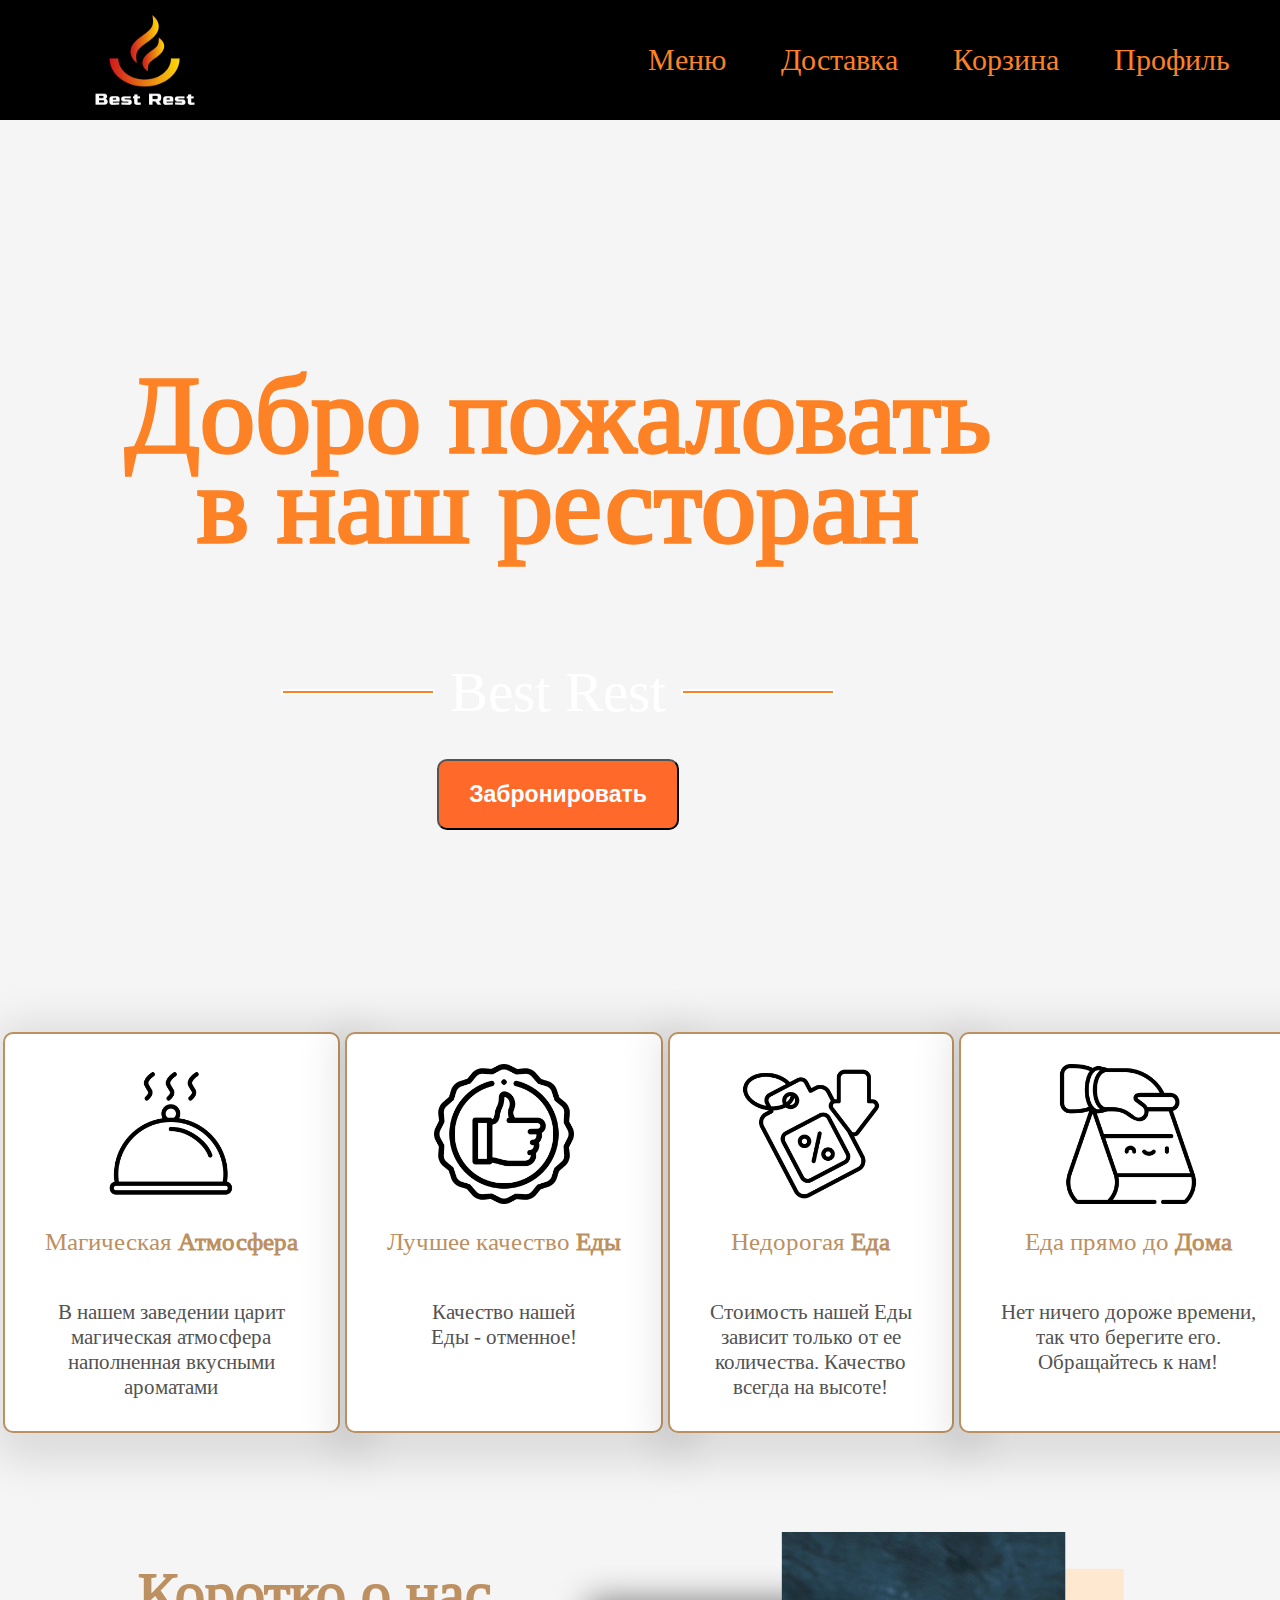
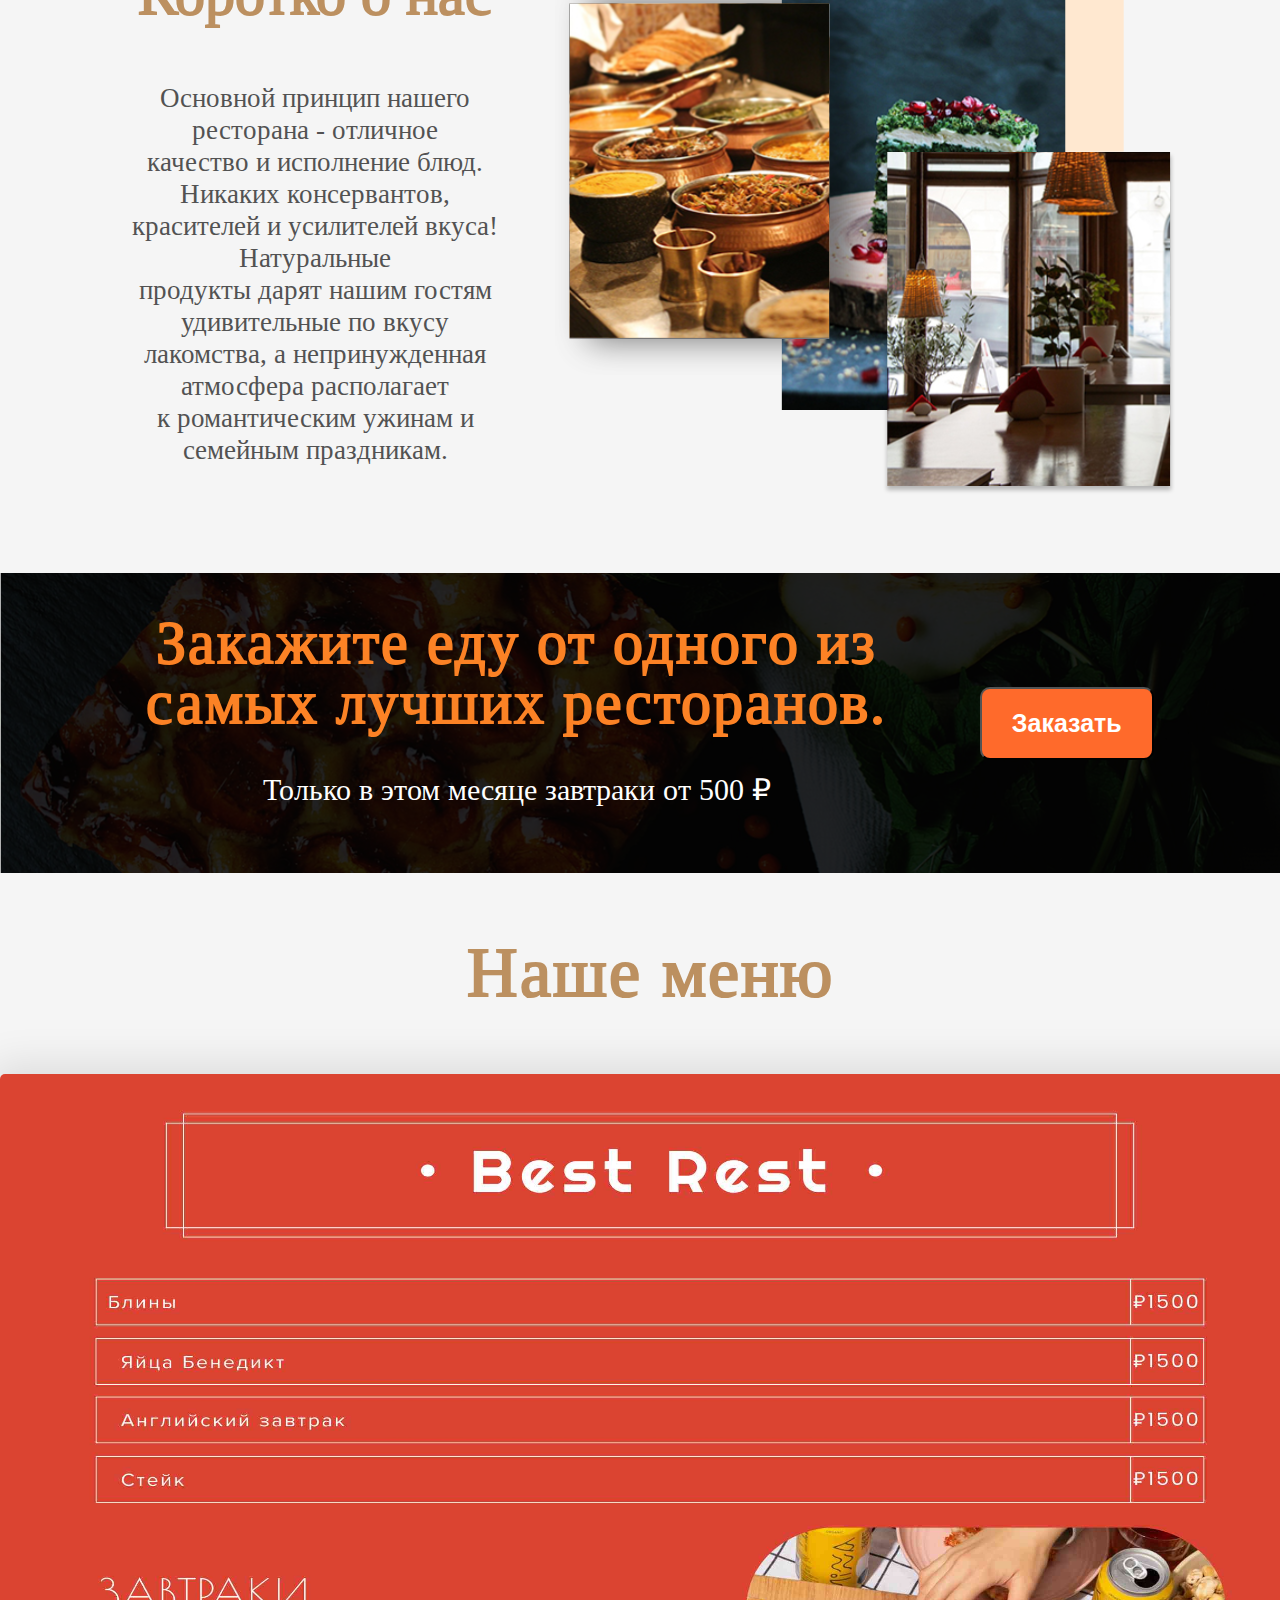
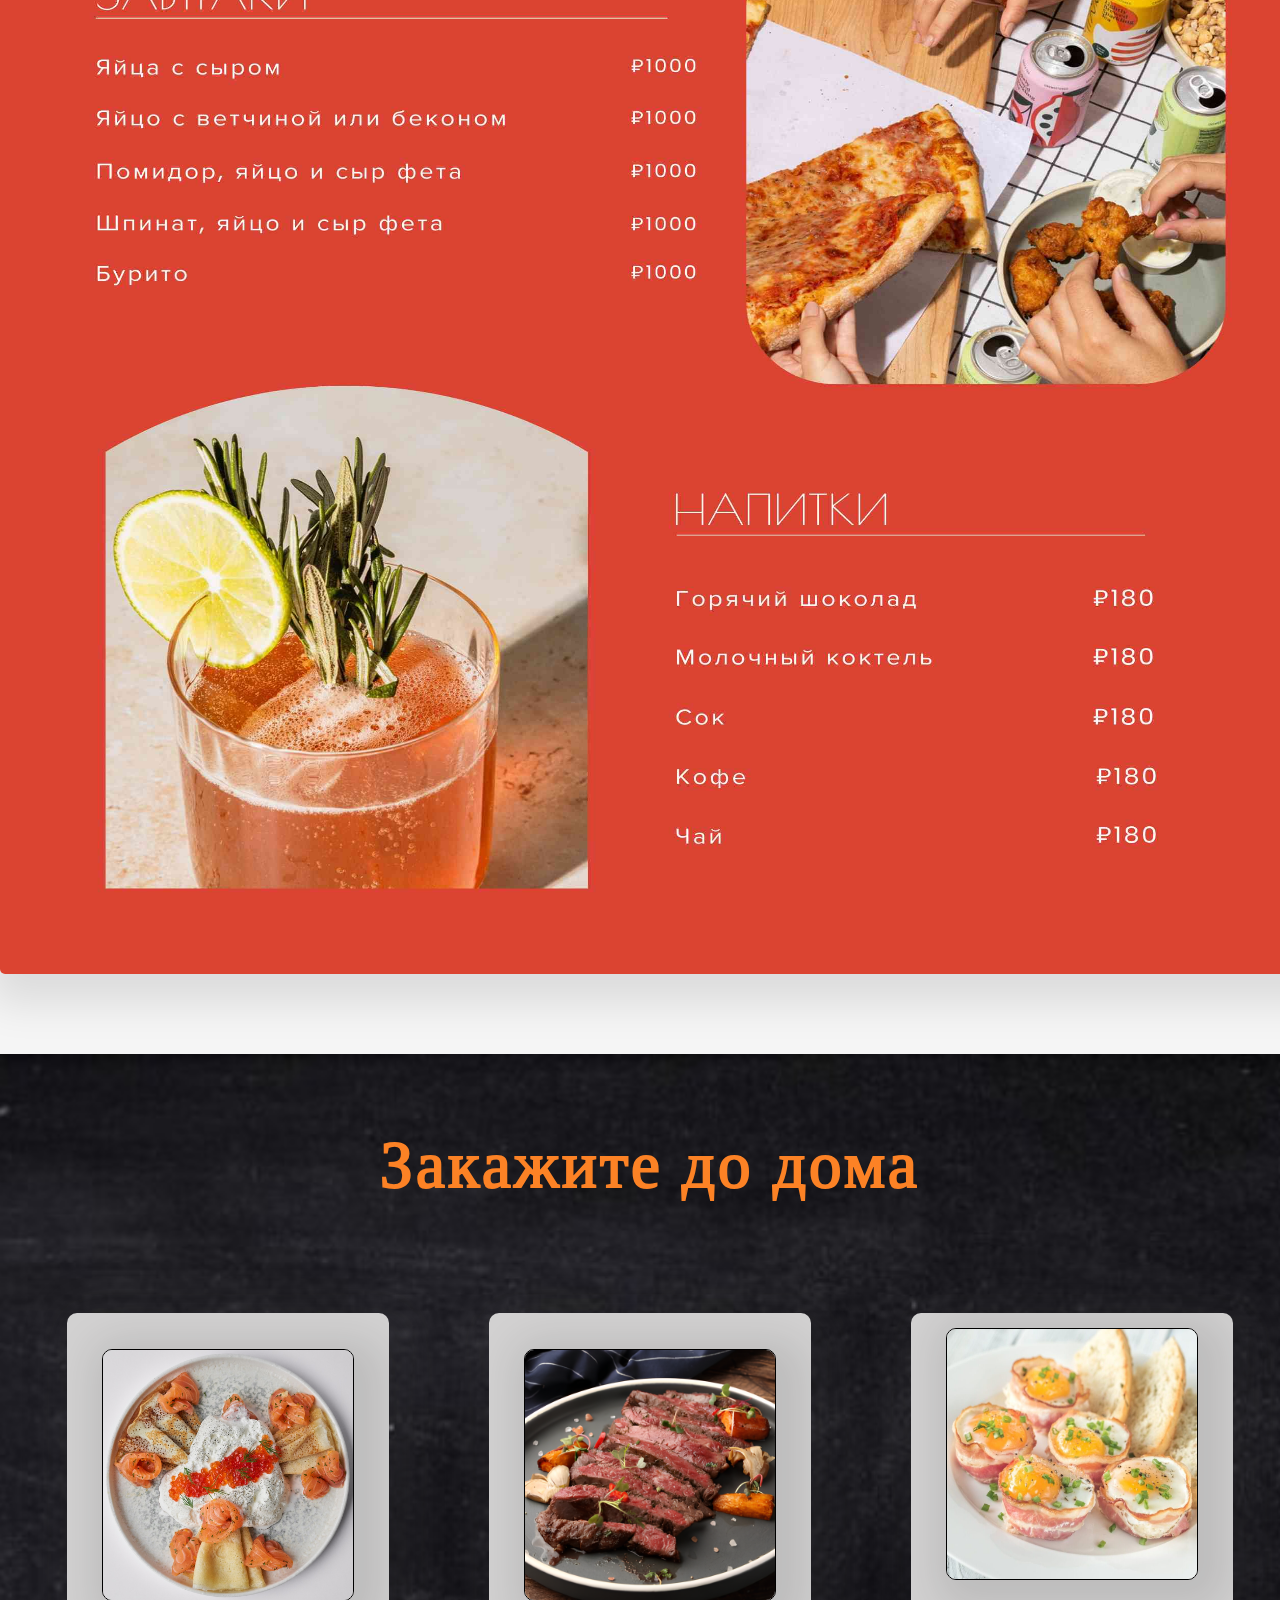
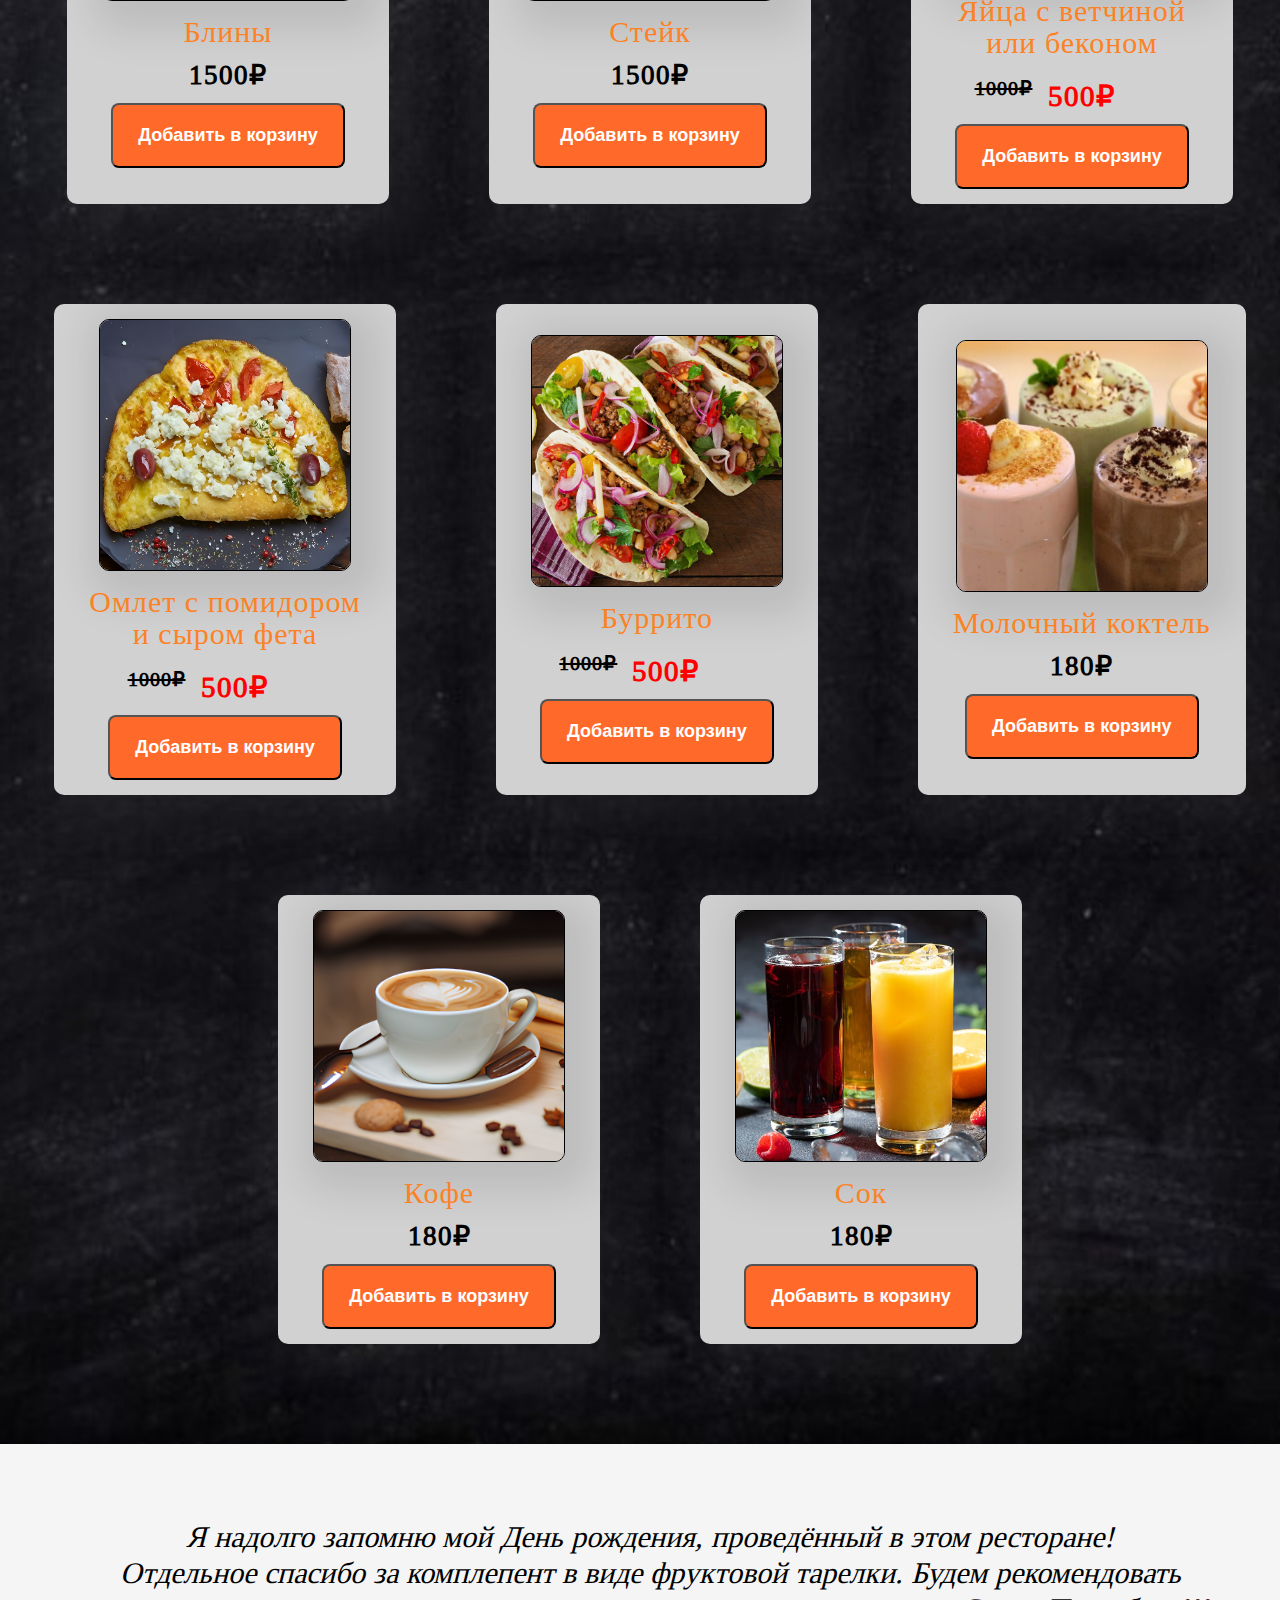
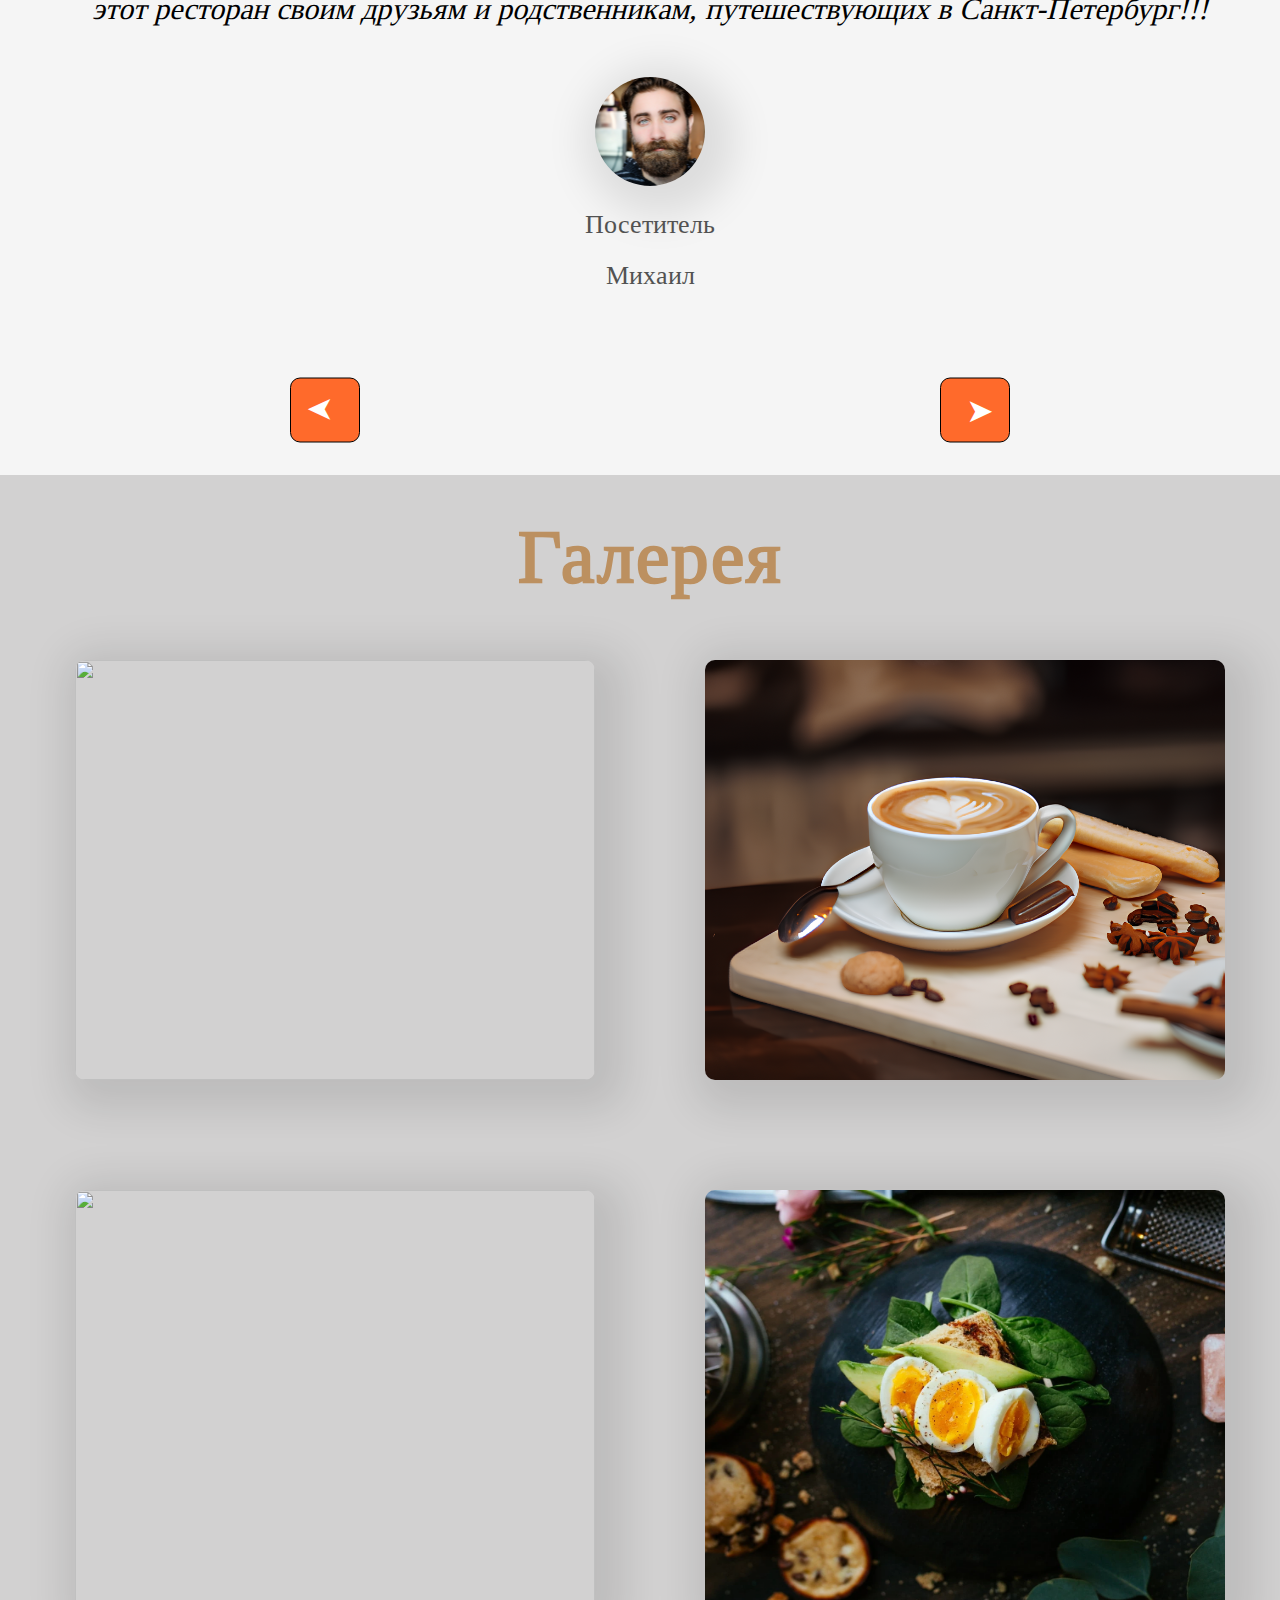
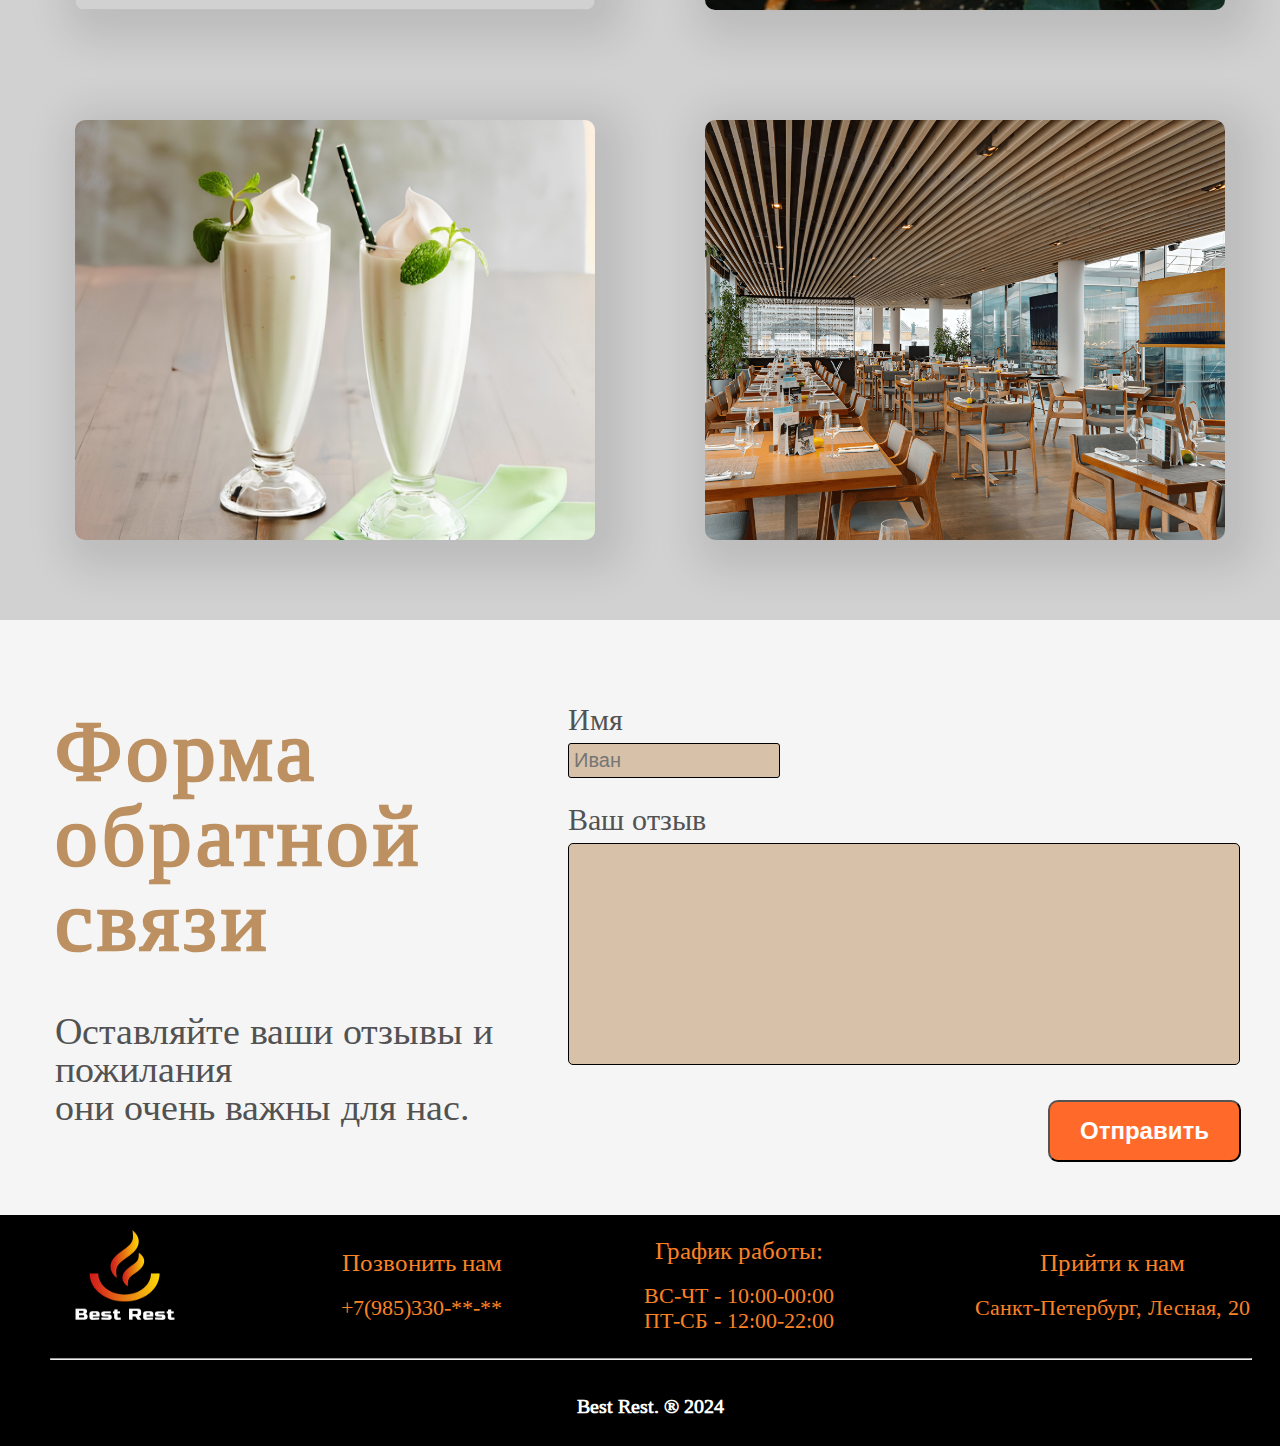
==== commit 6f2d0c3a: "9" ====
--- a/index.html
+++ b/index.html
@@ -149,45 +149,47 @@
         </div>
         <div class="slider">
             <div class="slider_line">
-                <div class="slider_one">
+                <div class="sliders">
                     <div class="feedback_one">
                         <h2 class="feedback_h1">
                             Я надолго запомню мой День рождения, проведённый в этом ресторане! <br>
                             Отдельное спасибо за комплепент в виде фруктовой тарелки. Будем рекомендовать <br>
                             этот ресторан своим друзьям и родственникам, путешествующих в Санкт-Петербург!!! <br>
                         </h2>
-                        <img src="img/profile_photo.svg" class="img_profile1">
+                        <img src="img/profile1.svg" class="img_profile1">
                         <p class="feedback_p1">Посетитель</p>
                         <p class="feedback_name1">Михаил</p>
                     </div>
                 </div>
-                <div class="slider_two">
+                <div class="sliders">
                     <div class="feedback_two">
                         <h2 class="feedback_h2">
-                            Я надолго запомню мой День рождения, проведённый в этом ресторане! <br>
-                            Отдельное спасибо за комплепент в виде фруктовой тарелки. Будем рекомендовать <br>
-                            этот ресторан своим друзьям и родственникам, путешествующих в Санкт-Петербург!!! <br>
+                            Хороший ресторан. Еда была вкусной, а атмосфера заведения придавала особое очарование. <br>
+                            Очень вежливый персонал, официант отлично знает позиции в меню и помог с выбором. <br>
+                            В общем нам все очень понравилось. Рекомендую посетить это место. <br>
                         </h2>
-                        <img src="img/profile_photo.svg" class="img_profile2">
+                        <img src="img/profile2.png" class="img_profile2">
                         <p class="feedback_p2">Посетитель</p>
-                        <p class="feedback_name2">Михаил</p>
-                    </div>
-                </div>
-                <div class="slider_three">
+                        <p class="feedback_name2">Николай</p>
+                    </div>
+                </div>
+                <div class="sliders">
                     <div class="feedback_three">
                         <h2 class="feedback_h3">
-                            Я надолго запомню мой День рождения, проведённый в этом ресторане! <br>
-                            Отдельное спасибо за комплепент в виде фруктовой тарелки. Будем рекомендовать <br>
-                            этот ресторан своим друзьям и родственникам, путешествующих в Санкт-Петербург!!! <br>
+                            Отмечали юбилей. Прекрасная праздничная атмосфера, бесподобная кухня, профессиональная подача блюд, <br>
+                            торт выше всех похвал. Обязательно вернемся сюда. Огромное спасибо всем кто участвовал в <br>
+                            организации нашего праздника. Рекомендуем всем посетить это волшебное место. <br>
                         </h2>
-                        <img src="img/profile_photo.svg" class="img_profile3">
+                        <img src="img/profile3.png" class="img_profile3">
                         <p class="feedback_p3">Посетитель</p>
-                        <p class="feedback_name3">Михаил</p>
-                    </div>
-                </div>
-            </div>
-            <button class="slider_left"></button>
-            <button class="slider_right"></button>
+                        <p class="feedback_name3">Виктор</p>
+                    </div>
+                </div>
+            </div>
+        </div>
+        <div class="slider_button">
+            <button class="slider_left">&#10148;</button>
+            <button class="slider_right">&#10148;</button>
         </div>
         <div class="imges_main">
             <h2 class="imges_h">Галерея</h2>
@@ -203,7 +205,7 @@
         <div class="forma">
             <div class="left_form">
                 <h2 class="form_h">Форма обратной <br> связи</h2>
-                <p class="form_p">Оставляйте ваши отзывы они очень <br> важны для нас. </p>
+                <p class="form_p">Оставляйте ваши отзывы и пожилания <br> они очень важны для нас. </p>
             </div>
             <form class="right_form">
                 <label class="form_i" for="input_name">Имя</label>
@@ -234,6 +236,6 @@
         <hr class="hr_footer">
         <h4 class="fot_copyright">Best Rest. ® 2024</h4>
     </footer>
-    <script src="script.js"></script>
+    <script src="scriptSlider.js"></script>
 </body>
 </html>--- a/style.css
+++ b/style.css
@@ -363,6 +363,22 @@
     color: black;
 }
 
+.slider{
+    width: 100%;
+    overflow: hidden;
+    position: relative;
+}
+
+.slider_line{
+    width: 300%;
+    display: flex;
+    transition: 1s;
+}
+
+.sliders{
+ width: 100%;
+}
+
 .feedback_one{
     display: flex;
     flex-direction: column;
@@ -396,6 +412,111 @@
 .feedback_name1{
     font-size: 26px;
     color: rgb(82, 82, 82);
+}
+
+.feedback_two{
+    display: flex;
+    flex-direction: column;
+    align-items: center;
+    justify-content: center;
+    text-align: center;
+    padding: 50px 0px 60px 0px;
+}
+
+.feedback_h2{
+    font-size: 30px;
+    font-style: italic;
+    font-weight: 400;
+    line-height: 36px;
+    margin-bottom: 50px;
+}
+
+.img_profile2{
+    width: 110px;
+    height: 109px;
+    border-radius: 100%;
+    box-shadow: 10px 10px 40px 20px #0000001A;
+}
+
+.feedback_p2{
+    font-size: 26px;
+    color: rgb(82, 82, 82);
+    margin-bottom: 0%;
+}
+
+.feedback_name2{
+    font-size: 26px;
+    color: rgb(82, 82, 82);
+}
+
+.feedback_three{
+    display: flex;
+    flex-direction: column;
+    align-items: center;
+    justify-content: center;
+    text-align: center;
+    padding: 50px 0px 60px 0px;
+}
+
+.feedback_h3{
+    font-size: 30px;
+    font-style: italic;
+    font-weight: 400;
+    line-height: 36px;
+    margin-bottom: 50px;
+}
+
+.img_profile3{
+    width: 110px;
+    height: 109px;
+    border-radius: 100%;
+    box-shadow: 10px 10px 40px 20px #0000001A;
+}
+
+.feedback_p3{
+    font-size: 26px;
+    color: rgb(82, 82, 82);
+    margin-bottom: 0%;
+}
+
+.feedback_name3{
+    font-size: 26px;
+    color: rgb(82, 82, 82);
+}
+
+.slider_button{
+    display: flex;
+    justify-content: space-around;
+    align-items: center;
+    width: 100%;
+}
+
+.slider_left{
+    padding: 15px 15px 15px 25px;
+    transform: translateY(-50%) rotate(180deg);
+    font-size: 33px;
+    color: rgb(255, 255, 255);
+    background-color: rgb(255, 106, 43);
+    border: 1px solid rgb(0, 0, 0);
+    border-radius: 10px;
+    line-height: 1;
+}
+
+.slider_right{
+    padding: 15px 15px 15px 25px;
+    transform: translateY(-50%);
+    font-size: 33px;
+    color: rgb(255, 255, 255);
+    background-color: rgb(255, 106, 43);
+    border: 1px solid rgb(0, 0, 0);
+    border-radius: 10px;
+    line-height: 1;
+}
+
+.slider_left:hover, .slider_right:hover {
+    cursor: pointer;
+    background-color: rgb(253, 116, 57);
+    color: black;
 }
 
 .imges_main{
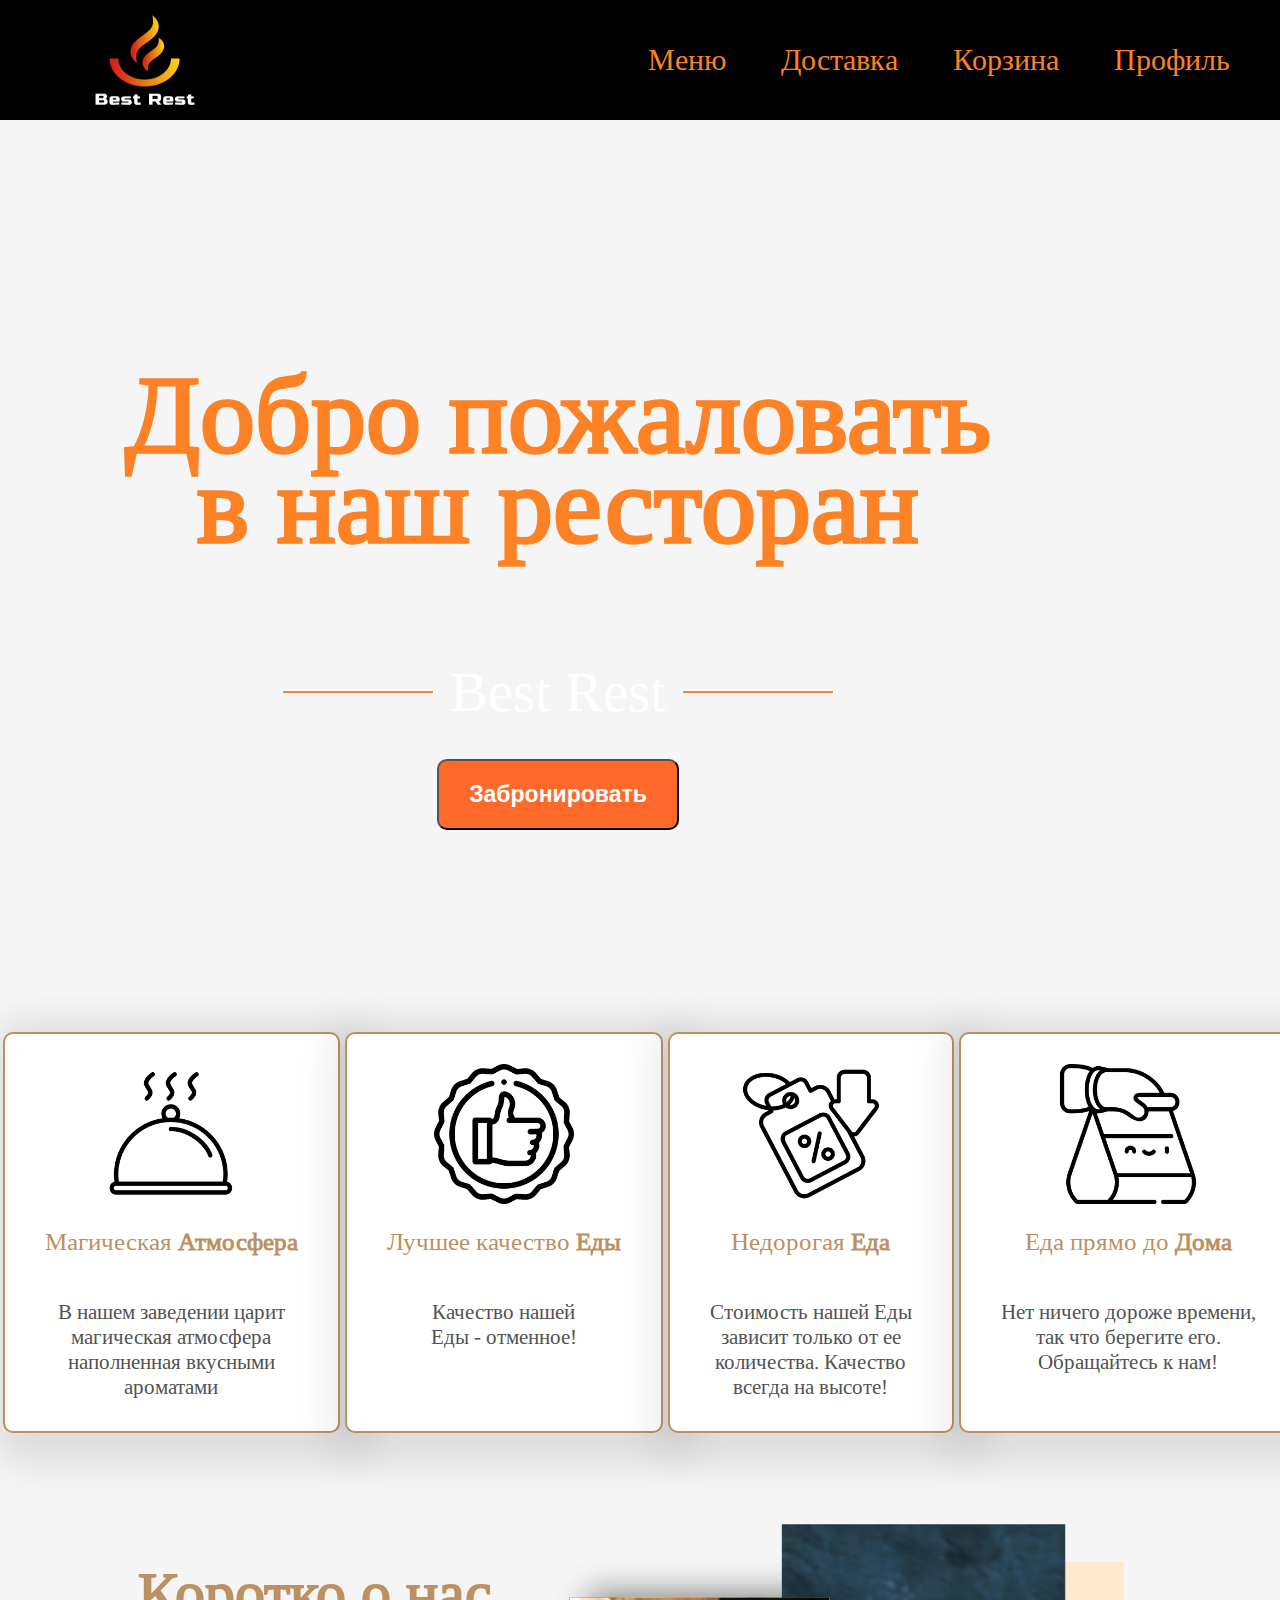
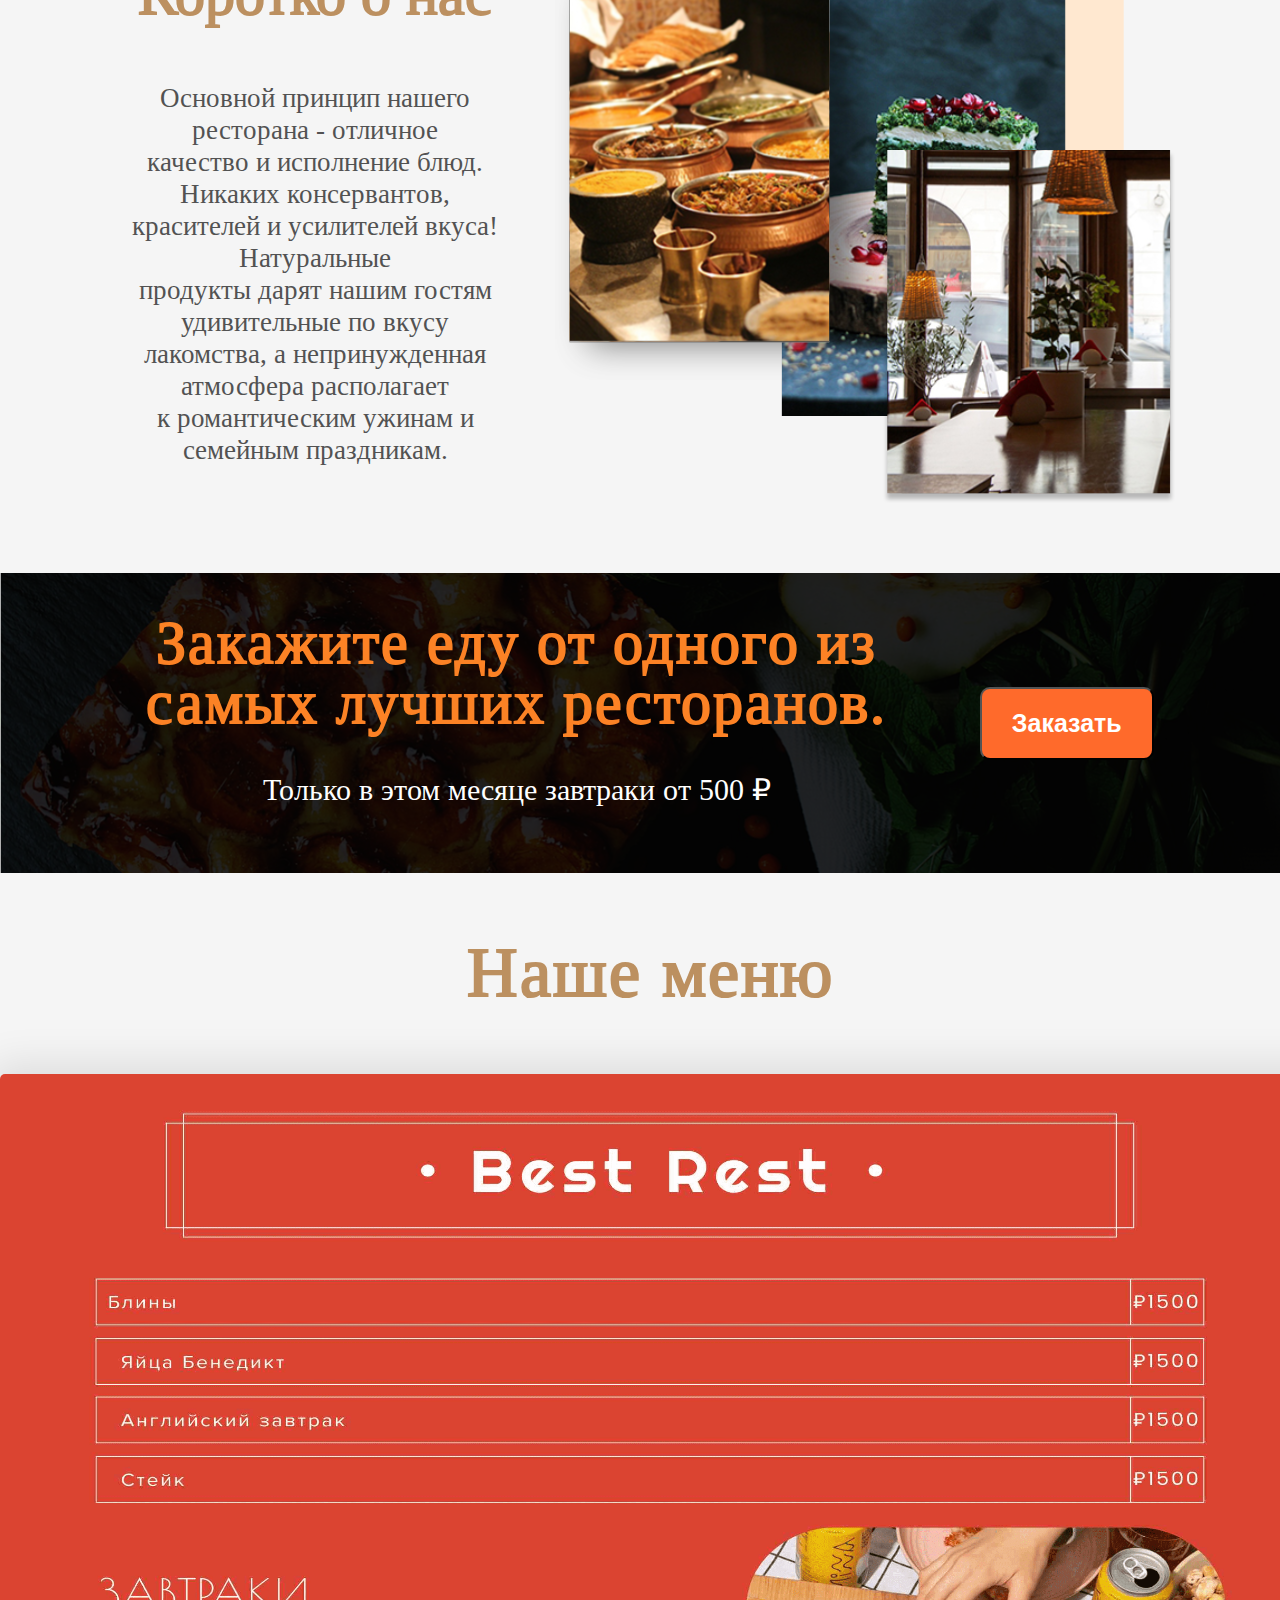
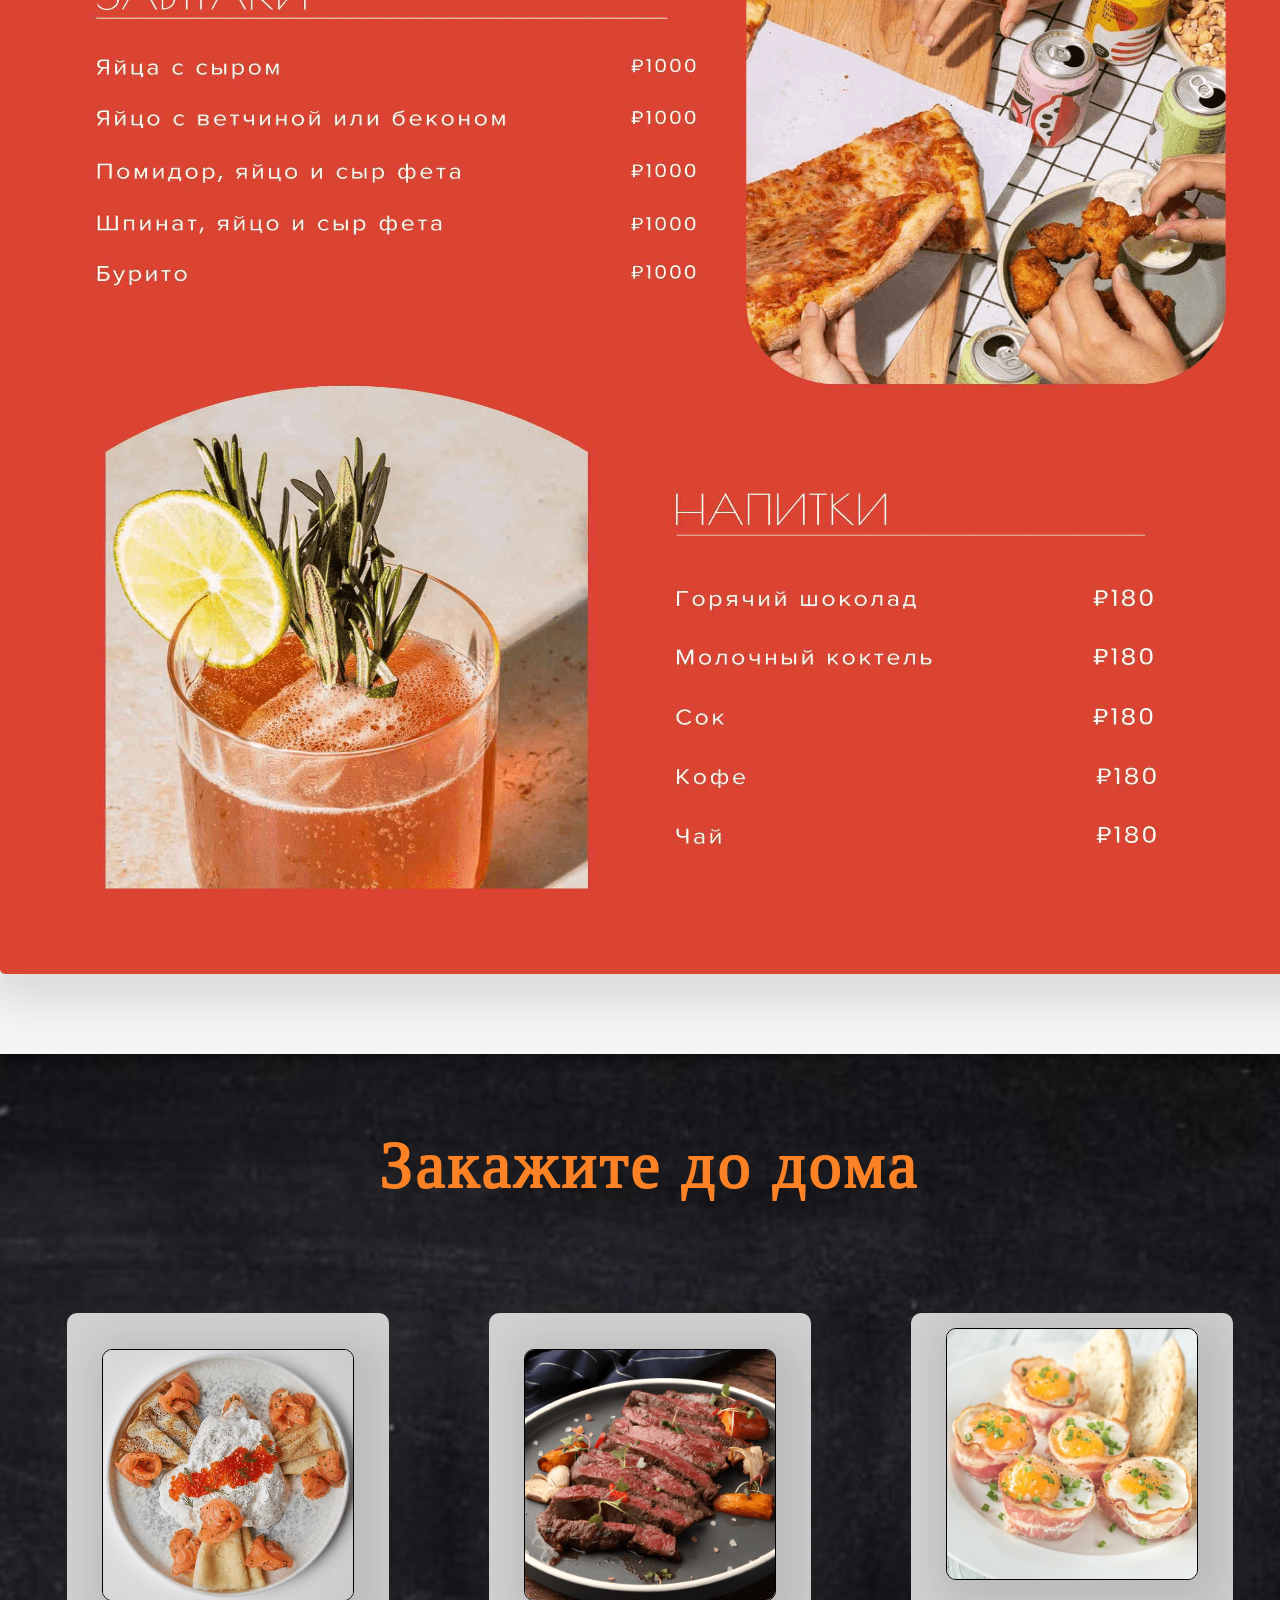
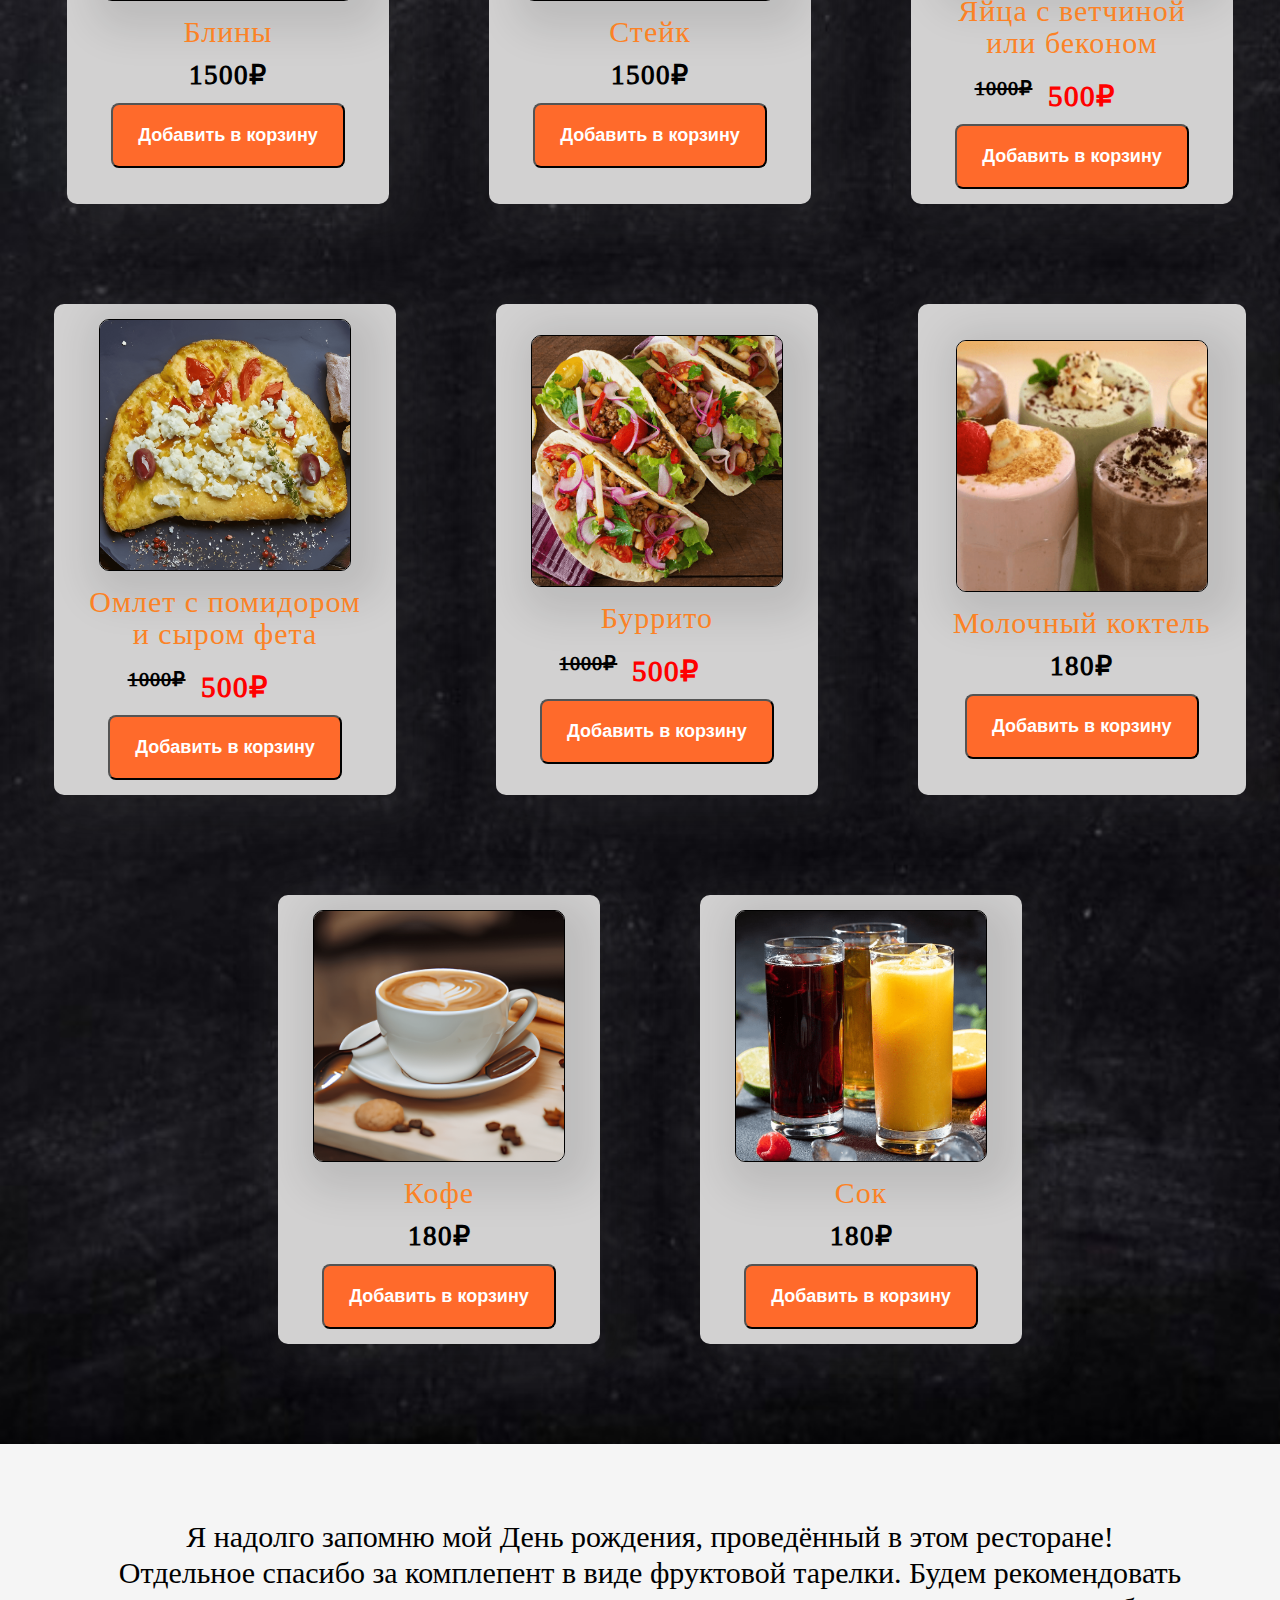
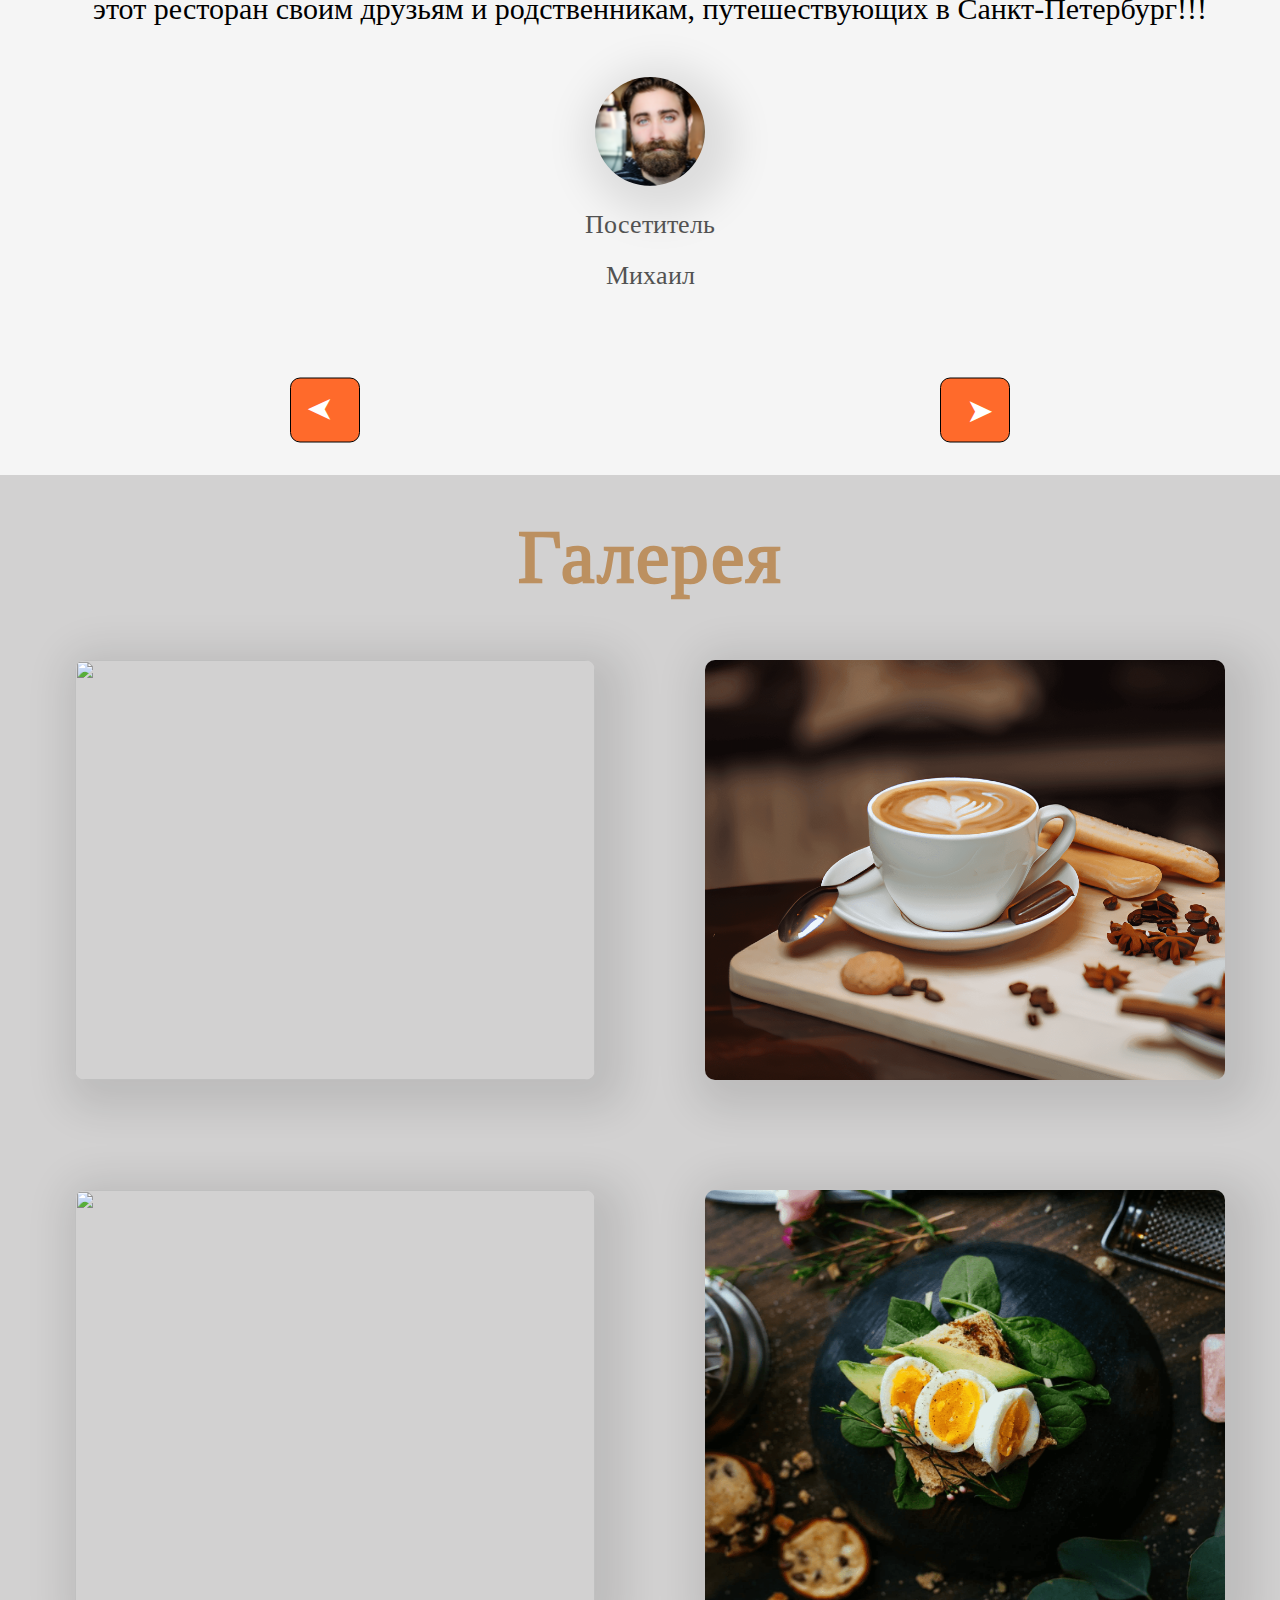
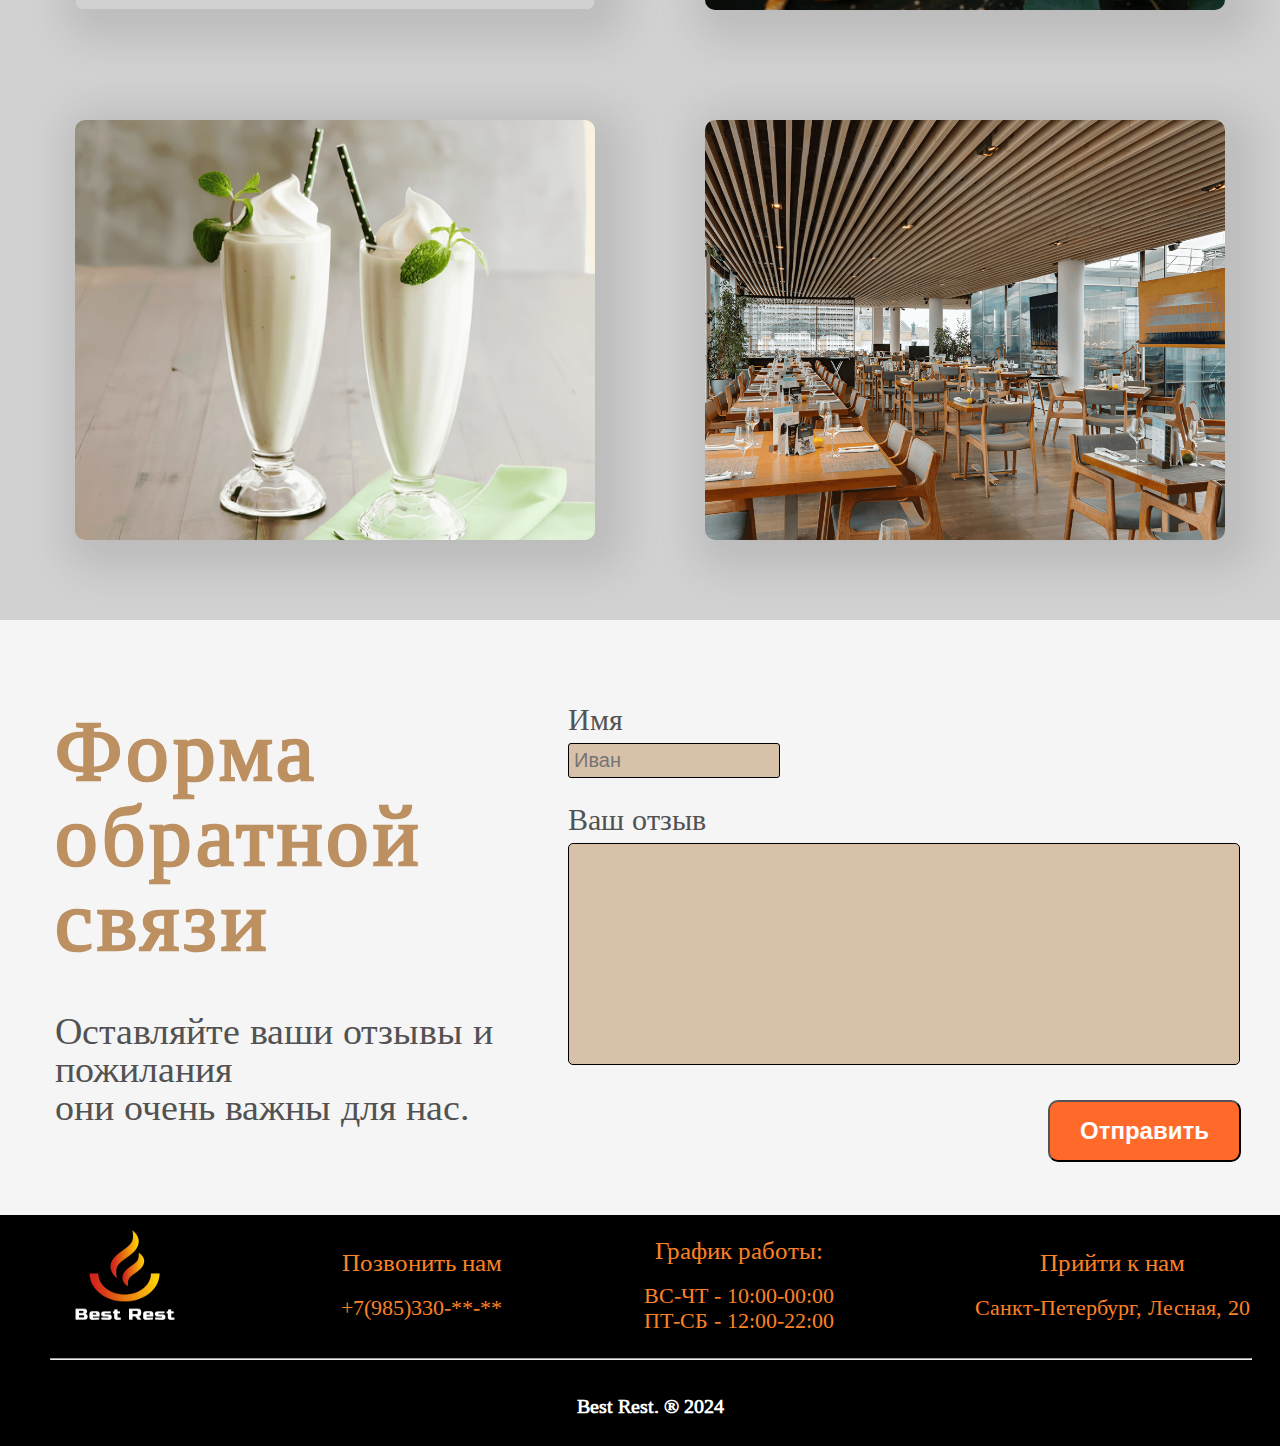
==== commit 4eb2b40e: "12" ====
--- a/index.html
+++ b/index.html
@@ -25,7 +25,7 @@
                 <div class="name_restaurant">
                 <p><hr class="hr_name">Best Rest<hr class="hr_name"></p>
                 </div>
-                <button class="button_menu">Забронировать</button>
+                <button class="button_reserv">Забронировать</button>
             </div>
         </div>
         <div class="advantages">
@@ -191,8 +191,8 @@
             <button class="slider_left">&#10148;</button>
             <button class="slider_right">&#10148;</button>
         </div>
-        <div class="imges_main">
-            <h2 class="imges_h">Галерея</h2>
+        <div class="gallery">
+            <h2 class="gallery_h">Галерея</h2>
             <div class="imges_rest">
                 <img class="img_rest" src="img/rest_zal.png">
                 <img class="img_rest" src="img/coffee.png">
--- a/style.css
+++ b/style.css
@@ -93,7 +93,7 @@
     background-color: rgb(252, 130, 37);
 }
 
-.button_menu{
+.button_reserv{
     background-color: rgb(255, 106, 43);
     color: white;
     border-radius: 10px;
@@ -390,7 +390,8 @@
 
 .feedback_h1{
     font-size: 30px;
-    font-style: italic;
+    /*font-style: italic;*/
+    font-family: 'Tinos-Italic';
     font-weight: 400;
     line-height: 36px;
     margin-bottom: 50px;
@@ -425,7 +426,8 @@
 
 .feedback_h2{
     font-size: 30px;
-    font-style: italic;
+     /*font-style: italic;*/
+     font-family: 'Tinos-Italic';
     font-weight: 400;
     line-height: 36px;
     margin-bottom: 50px;
@@ -460,7 +462,8 @@
 
 .feedback_h3{
     font-size: 30px;
-    font-style: italic;
+     /*font-style: italic;*/
+     font-family: 'Tinos-Italic';
     font-weight: 400;
     line-height: 36px;
     margin-bottom: 50px;
@@ -519,7 +522,7 @@
     color: black;
 }
 
-.imges_main{
+.gallery{
     display: flex;
     flex-direction: column;
     align-items: center;
@@ -529,7 +532,7 @@
     gap: 90px;
 }
 
-.imges_h{
+.gallery_h{
     margin: 0%;
     color: rgb(188, 144,96);
     letter-spacing: 2px;
